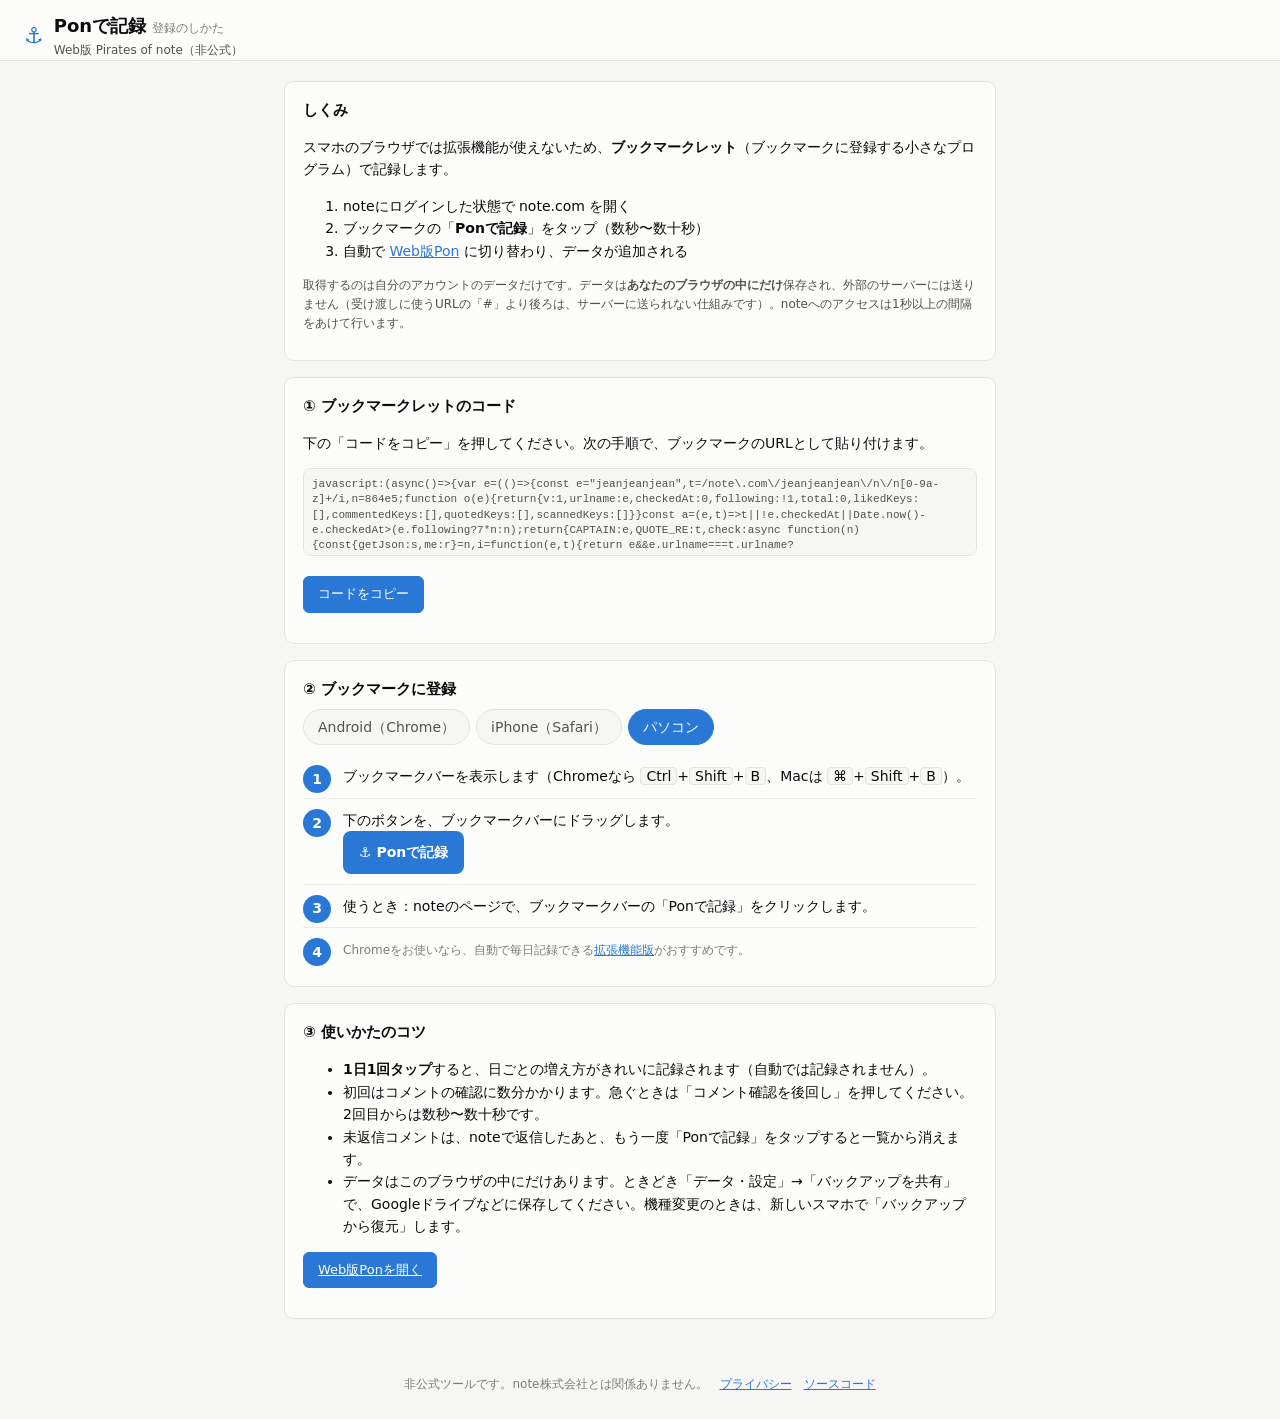
==== docs/install.html @ 09424269 "v0.5.0" ====
<!doctype html>
<html lang="ja">
<head>
<meta charset="utf-8">
<meta name="viewport" content="width=device-width,initial-scale=1">
<title>Ponで記録 — 登録のしかた</title>
<link rel="icon" href="icons/icon-192.png">
<link rel="apple-touch-icon" href="icons/apple-touch-icon.png">
<link rel="stylesheet" href="app/dashboard.css">
<style>
  main { max-width: 760px; }
  .steps { counter-reset: s; list-style: none; padding: 0; margin: 0; }
  .steps > li { counter-increment: s; position: relative; padding: 10px 0 10px 40px; border-top: 1px solid var(--grid); }
  .steps > li:first-child { border-top: 0; }
  .steps > li::before { content: counter(s); position: absolute; left: 0; top: 10px; width: 28px; height: 28px; border-radius: 50%; background: var(--accent); color: #fff; font-weight: 700; display: flex; align-items: center; justify-content: center; }
  .code { width: 100%; height: 88px; font: 11px/1.4 ui-monospace, monospace; border: 1px solid var(--line); border-radius: 8px; padding: 8px; background: var(--bg); color: var(--text-2); resize: none; }
  .drag { display: inline-block; padding: 10px 16px; border-radius: 8px; background: var(--accent); color: #fff; font-weight: 700; text-decoration: none; cursor: grab; }
  .tabs2 { display: flex; gap: 6px; flex-wrap: wrap; margin-bottom: 10px; }
  .tabs2 button { border: 1px solid var(--line); background: var(--bg); color: var(--text-2); border-radius: 999px; padding: 6px 14px; font: inherit; cursor: pointer; }
  .tabs2 button[aria-pressed="true"] { background: var(--accent); border-color: var(--accent); color: #fff; }
  .shot { display: block; max-width: 100%; border: 1px solid var(--line); border-radius: 10px; margin-top: 8px; }
  kbd { font: inherit; background: var(--bg); border: 1px solid var(--line); border-radius: 4px; padding: 0 5px; }
</style>
</head>
<body>
<header class="top">
  <div class="brand"><span class="logo" aria-hidden="true">⚓</span><div><h1>Ponで記録 <span class="meta">登録のしかた</span></h1><p class="sub">Web版 Pirates of note（非公式）</p></div></div>
</header>
<main>
  <div class="card">
    <h2>しくみ</h2>
    <p>スマホのブラウザでは拡張機能が使えないため、<b>ブックマークレット</b>（ブックマークに登録する小さなプログラム）で記録します。</p>
    <ol>
      <li>noteにログインした状態で note.com を開く</li>
      <li>ブックマークの「<b>Ponで記録</b>」をタップ（数秒〜数十秒）</li>
      <li>自動で <a href="./">Web版Pon</a> に切り替わり、データが追加される</li>
    </ol>
    <p class="hint">取得するのは自分のアカウントのデータだけです。データは<b>あなたのブラウザの中にだけ</b>保存され、外部のサーバーには送りません（受け渡しに使うURLの「#」より後ろは、サーバーに送られない仕組みです）。noteへのアクセスは1秒以上の間隔をあけて行います。</p>
  </div>

  <div class="card">
    <h2>① ブックマークレットのコード</h2>
    <p>下の「コードをコピー」を押してください。次の手順で、ブックマークのURLとして貼り付けます。</p>
    <textarea class="code" id="code" readonly></textarea>
    <p class="btn-row"><button class="btn primary" id="copy">コードをコピー</button> <span class="meta" id="copied"></span></p>
  </div>

  <div class="card">
    <h2>② ブックマークに登録</h2>
    <div class="tabs2" role="group" aria-label="端末">
      <button data-os="android" aria-pressed="true">Android（Chrome）</button>
      <button data-os="iphone" aria-pressed="false">iPhone（Safari）</button>
      <button data-os="pc" aria-pressed="false">パソコン</button>
    </div>

    <ol class="steps" data-panel="android">
      <li>このページを開いたまま、Chromeの右上の <kbd>⋮</kbd> → <b>☆</b>（ブックマークに追加）をタップします。</li>
      <li>画面下に出る「<b>編集</b>」をタップします（見逃したら <kbd>⋮</kbd> → ブックマーク → 追加したブックマークの <kbd>⋮</kbd> → 編集）。</li>
      <li><b>名前</b>を「<b>Ponで記録</b>」に変えます。</li>
      <li><b>URL</b>の欄を長押しして全部消し、①でコピーしたコードを貼り付けて保存します。</li>
      <li>使うとき：noteのページで、<b>アドレスバーに「Ponで記録」と入力</b>し、候補に出る<b>☆マークの「Ponで記録」</b>をタップします。<br><span class="meta">※候補の一番上に出る検索ではなく、☆のついたブックマークを選んでください。</span></li>
      <!-- 画像を追加する場合： <img class="shot" src="img/android-1.png" alt="…"> -->
    </ol>

    <ol class="steps" data-panel="iphone" hidden>
      <li>このページを開いたまま、Safariの下にある <b>共有ボタン</b>（□に↑）をタップし、「<b>ブックマークを追加</b>」を選んで保存します。</li>
      <li>下の <b>本のアイコン</b>（ブックマーク）をタップし、右下の「<b>編集</b>」を押して、いま追加したブックマークをタップします。</li>
      <li><b>名前</b>を「<b>Ponで記録</b>」に変えます。</li>
      <li><b>アドレス</b>の欄の <kbd>ⓧ</kbd> を押して消し、①でコピーしたコードを貼り付けて「完了」を押します。</li>
      <li>使うとき：noteのページで、本のアイコン → 「<b>Ponで記録</b>」をタップします。</li>
      <li><b>このWeb版Ponを「ホーム画面に追加」してください</b>（共有ボタン → ホーム画面に追加）。iPhoneのSafariは、7日間開かないサイトのデータを消すことがありますが、ホーム画面に追加すると対象外になります。</li>
    </ol>

    <ol class="steps" data-panel="pc" hidden>
      <li>ブックマークバーを表示します（Chromeなら <kbd>Ctrl</kbd>+<kbd>Shift</kbd>+<kbd>B</kbd>、Macは <kbd>⌘</kbd>+<kbd>Shift</kbd>+<kbd>B</kbd>）。</li>
      <li>下のボタンを、ブックマークバーにドラッグします。<br><a class="drag" id="drag" href="#">⚓ Ponで記録</a></li>
      <li>使うとき：noteのページで、ブックマークバーの「Ponで記録」をクリックします。</li>
      <li><span class="meta">Chromeをお使いなら、自動で毎日記録できる<a href="https://github.com/jeanjeanjean-sama/pirates-of-note/releases">拡張機能版</a>がおすすめです。</span></li>
    </ol>
  </div>

  <div class="card">
    <h2>③ 使いかたのコツ</h2>
    <ul>
      <li><b>1日1回タップ</b>すると、日ごとの増え方がきれいに記録されます（自動では記録されません）。</li>
      <li>初回はコメントの確認に数分かかります。急ぐときは「コメント確認を後回し」を押してください。2回目からは数秒〜数十秒です。</li>
      <li>未返信コメントは、noteで返信したあと、もう一度「Ponで記録」をタップすると一覧から消えます。</li>
      <li>データはこのブラウザの中にだけあります。ときどき「データ・設定」→「バックアップを共有」で、Googleドライブなどに保存してください。機種変更のときは、新しいスマホで「バックアップから復元」します。</li>
    </ul>
    <p><a class="btn primary" href="./">Web版Ponを開く</a></p>
  </div>
</main>
<footer class="foot">非公式ツールです。note株式会社とは関係ありません。　<a href="privacy.html">プライバシー</a>　<a href="https://github.com/jeanjeanjean-sama/pirates-of-note">ソースコード</a></footer>
<script>
  const CODE = "javascript:(async()=>{var e=(()=>{const e=\"jeanjeanjean\",t=/note\\.com\\/jeanjeanjean\\/n\\/n[0-9a-z]+/i,n=864e5;function o(e){return{v:1,urlname:e,checkedAt:0,following:!1,total:0,likedKeys:[],commentedKeys:[],quotedKeys:[],scannedKeys:[]}}const a=(e,t)=>t||!e.checkedAt||Date.now()-e.checkedAt>(e.following?7*n:n);return{CAPTAIN:e,QUOTE_RE:t,check:async function(n){const{getJson:s,me:r}=n,i=function(e,t){return e&&e.urlname===t.urlname?{...o(t.urlname),...e}:o(t.urlname)}(n.prev,r),c=e=>{try{n.onProgress&&n.onProgress(e)}catch(e){}};if(r.urlname===e)return{...i,captain:!0,following:!0,checkedAt:Date.now()};if(a(i,n.force)){c(\"ジァン=サマーとの縁を確認中…\");const t=await s(`/api/v2/creators/${e}`);if(i.following=!!(t&&t.data&&t.data.isFollowing),i.following){const t=[];for(let n=1;n<=30;n++){const o=await s(`/api/v2/creators/${e}/contents?kind=note&page=${n}`),a=o&&o.data||{};for(const e of a.contents||[])e&&e.key&&t.push({key:e.key,liked:!!e.isLiked,comments:e.commentCount||0});if(a.isLastPage||!(a.contents||[]).length)break}i.total=t.length,i.likedKeys=t.filter(e=>e.liked).map(e=>e.key);const n=new Set(i.commentedKeys.filter(e=>t.some(t=>t.key===e))),o=t.filter(e=>e.comments>0&&!n.has(e.key)).slice(0,60);for(let e=0;e<o.length;e++){c(`ジァン=サマーの記事のコメントを確認中… ${e+1} / ${o.length}`);try{let t=1;for(;t&&t<=3;){const a=await s(`/api/v3/notes/${o[e].key}/note_comments?page=${t}`);if((a.data||[]).some(e=>e&&e.user&&e.user.urlname===r.urlname)){n.add(o[e].key);break}t=a.next_page||null}}catch(e){}}i.commentedKeys=[...n]}i.checkedAt=Date.now()}if(i.following&&Array.isArray(n.ownKeys)){const e=new Set([...i.scannedKeys,...n.skipKeys||[]]),o=n.ownKeys.filter(t=>t&&!e.has(t)).slice(0,n.maxScan||15),a=new Set(i.quotedKeys);for(let e=0;e<o.length;e++){c(`自分の記事の引用を確認中… ${e+1} / ${o.length}`);try{const r=await s(`/api/v3/notes/${o[e]}`),c=r&&r.data||{};t.test(c.body||\"\")&&a.add(o[e]),i.scannedKeys.push(o[e]),n.onBody&&await n.onBody(o[e],c)}catch(t){/404/.test(String(t&&t.message))&&i.scannedKeys.push(o[e])}}i.quotedKeys=[...a],i.scannedKeys=i.scannedKeys.slice(-3e3)}return i},isDue:a}})();const t=\"pon.web.v1\",n=e=>new Promise(t=>setTimeout(t,e)),o=e=>(String(e).match(/\\/n\\/(n[0-9a-z]+)/i)||[])[1]||\"\",a=e=>(String(e).match(/note\\.com\\/([^/?#]+)\\/n\\//)||String(e).match(/^\\/([^/?#]+)\\/n\\//)||[])[1]||\"\",s=\"pon-web-collector\";let r=0;async function i(e){const t=r+1e3-Date.now();t>0&&await n(t);try{return await e()}finally{r=Date.now()}}async function c(e){for(let t=1;t<=3;t++){const o=await i(()=>fetch(e,{credentials:\"include\",headers:{Accept:\"application/json\"}}));if(o.ok)return o.json();if([401,403,404].includes(o.status)||3===t)throw new Error(`HTTP ${o.status}`);await n(2e3*t)}}const l=()=>{const e=document.cookie.match(/(?:^|;\\s*)note_gql_auth_token=([^;]+)/);return e?decodeURIComponent(e[1]):null};async function d(e,t){const o=l();if(!o)throw new Error(\"NOT_LOGGED_IN\");let a=\"\";for(let s=1;s<=4;s++){const r=await i(()=>fetch(\"https://graphql.note.com/graphql\",{method:\"POST\",headers:{\"content-type\":\"application/json\",accept:\"application/json\",authorization:`Bearer ${o}`},body:JSON.stringify({query:e,variables:t})})),c=await r.json().catch(()=>null);if(r.ok&&c&&c.data)return c.data;if(401===r.status||403===r.status)throw new Error(\"NOT_LOGGED_IN\");a=`HTTP ${r.status}`,s<4&&await n(2e3*2**(s-1))}throw new Error(`数値の取得に失敗しました（${a}）`)}function u(e){if(!e)return\"\";if(\"string\"==typeof e)return e;if(\"text\"===e.type)return e.value||\"\";const t=(e.children||[]).map(u).join(\"\");return\"p\"===e.tag_name||\"br\"===e.tag_name?t+\"\\n\":t}const m=e=>u(e.comment).replace(/\\s+/g,\" \").trim().slice(0,120);async function p(e){const t=[];for(let n=1;n&&n<=10;){const o=await c(`/api/v3/notes/${e}/note_comments?page=${n}`);t.push(...o.data||[]),n=o.next_page||null}return t}function f(e,t,n){return{noteKey:e.key,title:e.title,url:e.url,checkedCommentCount:e.comment,checkedAt:Date.now(),pending:t.filter(e=>e.user&&e.user.urlname!==n.urlname&&!1===e.is_creator_replied&&!e.is_blocked).map(e=>({commentKey:e.key,by:e.user.nickname||e.user.urlname,byUrlname:e.user.urlname,createdAt:e.created_at,likeCount:e.like_count||0,creatorLiked:!!e.is_creator_liked,excerpt:m(e)}))}}await async function(){const r=function(){const e=document.getElementById(s);e&&e.remove();const t=document.createElement(\"div\");t.id=s,t.style.cssText=\"position:fixed;left:12px;right:12px;bottom:12px;z-index:2147483647;max-width:420px;margin:0 auto;background:#1e56a0;color:#fff;font:14px/1.6 system-ui,sans-serif;padding:14px 16px;border-radius:12px;box-shadow:0 6px 24px rgba(0,0,0,.35);\",t.innerHTML='<div style=\"font-weight:700;margin-bottom:4px\">⚓ Ponで記録</div><div data-t style=\"white-space:pre-wrap\"></div><div data-b style=\"display:flex;gap:8px;justify-content:flex-end;margin-top:10px\"></div>',document.body.appendChild(t);const n=t.querySelector(\"[data-t]\"),o=t.querySelector(\"[data-b]\");return{set:e=>{n.textContent=e},buttons:e=>{o.innerHTML=\"\",e.forEach(([e,t])=>((e,t)=>{const n=document.createElement(\"button\");return n.textContent=e,n.style.cssText=\"border:0;border-radius:8px;padding:8px 12px;font:inherit;background:#fff;color:#1e56a0;cursor:pointer\",n.onclick=t,o.appendChild(n),n})(e,t))},close:()=>t.remove(),state:{skipComments:!1,cancelled:!1}}}();if(\"note.com\"!==location.hostname)return r.set(\"note.com のページで実行してください。\"),void r.buttons([[\"閉じる\",r.close]]);r.buttons([[\"中止\",()=>{r.state.cancelled=!0,r.close()}]]);try{r.set(\"noteの準備を待っています…\");for(let e=0;e<20&&!l();e++)await n(1e3);if(!l())throw new Error(\"noteにログインしてから実行してください（ログイン済みなら、noteのトップページを開き直してからもう一度）。\");let s={};try{s=JSON.parse(localStorage.getItem(t)||\"{}\")}catch(e){s={}}s.checked=s.checked||{},r.set(\"自分の情報を確認中…\");const i=(await c(\"/api/v2/current_user\")).data;if(!i||!i.urlname)throw new Error(\"noteにログインしてから実行してください。\");const u={urlname:i.urlname,nickname:i.nickname||i.urlname,followerCount:i.follower_count??null};s.urlname&&s.urlname!==u.urlname&&(s={checked:{}}),s.urlname=u.urlname,r.set(\"記事の数値を取得中…\");const m=await async function(e){const t=new Date(Date.now()+324e5).toISOString().slice(0,10),n=[];let a=null,s=null;for(let e=0;e<50;e++){const e={unit:\"ALL\",date:`${t}T00:00:00.000Z`,order:\"PUBLISHED_DATE_DESC\",first:100};a&&(e.after=a);const r=await d(\"query PonWebList($unit: DashboardPeriodUnit!, $date: Datetime!, $order: DashboardNoteListOrder, $first: Int!, $after: String) {\\n  dashboardNoteListConnection(unit: $unit, date: $date, order: $order, first: $first, after: $after) {\\n    pageInfo { hasNextPage endCursor }\\n    edges { node { note { title status publishedAt link { absoluteUrl } } metrics { pageViewCount impressionCount likeCount commentCount salesAmount } } }\\n  }\\n  dashboardStatLastUpdatedTimes { id noteStatLastUpdatedAt }\\n}\",e),i=r.dashboardNoteListConnection;s=s||r.dashboardStatLastUpdatedTimes&&r.dashboardStatLastUpdatedTimes.noteStatLastUpdatedAt||null;for(const e of i.edges||[]){const t=e.node||{},a=t.note||{},s=t.metrics||{},r=a.link&&a.link.absoluteUrl||\"\";n.push({key:o(r),title:a.title||\"\",url:r,status:a.status||\"\",publishedAt:a.publishedAt||\"\",imp:s.impressionCount||0,pv:s.pageViewCount||0,like:s.likeCount||0,comment:s.commentCount||0,sales:s.salesAmount||0})}if(!i.pageInfo||!i.pageInfo.hasNextPage)break;a=i.pageInfo.endCursor}const r=e=>n.reduce((t,n)=>t+n[e],0);return{date:t,capturedAt:(new Date).toISOString(),statUpdatedAt:s,followerCount:e.followerCount??null,totals:{imp:r(\"imp\"),pv:r(\"pv\"),like:r(\"like\"),comment:r(\"comment\"),sales:r(\"sales\"),articles:n.length},items:n}}(u);if(r.state.cancelled)return;const y=new Set(s.pendingKeys||[]),h=m.items.filter(e=>e.key&&e.comment>0&&(s.checked[e.key]!==e.comment||y.has(e.key))),g=[];r.buttons([[\"コメント確認を後回し\",()=>{r.state.skipComments=!0}],[\"中止\",()=>{r.state.cancelled=!0,r.close()}]]);for(let e=0;e<h.length;e++){if(r.state.cancelled)return;if(r.state.skipComments)break;r.set(`コメントを確認中… ${e+1} / ${h.length}記事\\n（初回は時間がかかります。2回目からは数秒です）`);try{const t=f(h[e],await p(h[e].key),u);g.push(t),s.checked[t.noteKey]=t.checkedCommentCount}catch(e){}}const k=new Set([...y].filter(e=>!g.some(t=>t.noteKey===e)));g.filter(e=>e.pending.length).forEach(e=>k.add(e.noteKey)),s.pendingKeys=[...k],r.buttons([[\"中止\",()=>{r.state.cancelled=!0,r.close()}]]),r.set(\"通知を確認中…\");const w=await async function(e,t){const n=2!==t.noticeScanVersion?\"\":t.lastNoticeSeenAt||\"\";let s=t.lastNoticeSeenAt||\"\";const r=new Map,i=[];for(let t=1;t<=25;t++){const l=await c(`/api/v3/notices?page=${t}`);let d=!1;for(const t of l.data||[]){if(t.noticed_at&&t.noticed_at>s&&(s=t.noticed_at),n&&t.noticed_at&&t.noticed_at<=n){d=!0;continue}if(\"note_comment_reply\"!==t.kind&&\"note_comment_like\"!==t.kind)continue;const c=t.all_area_url||t.featured_area_url||\"\",l=o(c),u=a(c);if(!l||!u)continue;const m=new URL(c,location.origin),p=m.searchParams.get(\"c\"),f=m.origin+m.pathname,y=(t.action_users||[]).map(e=>e.name).filter(Boolean).join(\"、\");if(u===e.urlname){\"note_comment_reply\"===t.kind&&i.push({id:`${l}|${t.noticed_at}|${y}`,noteKey:l,title:t.note_name||\"\",by:y,at:t.noticed_at,url:p?`${f}?c=${encodeURIComponent(p)}`:f});continue}const h=r.get(l)||{id:l,noteKey:l,noteTitle:t.note_name||\"\",noteUrl:f,author:u,source:\"notice\",firstSeenAt:(new Date).toISOString(),activity:[],lastActivityAt:null};h.activity.push({kind:\"note_comment_reply\"===t.kind?\"reply\":\"like\",by:y,at:t.noticed_at,link:p?`${f}?c=${encodeURIComponent(p)}`:f}),(!h.lastActivityAt||t.noticed_at>h.lastActivityAt)&&(h.lastActivityAt=t.noticed_at),r.set(l,h)}if(d||!l.next_page)break}return t.lastNoticeSeenAt=s,t.noticeScanVersion=2,{myComments:[...r.values()],threadReplies:i}}(u,s);if(r.state.cancelled)return;let b=s.perk||null;try{b=await e.check({getJson:c,me:u,prev:s.perk,force:!(s.perk&&s.perk.following),ownKeys:m.items.map(e=>e.key),onProgress:e=>r.set(e)}),s.perk=b}catch(e){}if(r.state.cancelled)return;r.set(\"Ponに渡しています…\");const _={app:\"pon-web\",v:1,me:u,snapshot:m,unreplied:g,myComments:w.myComments,threadReplies:w.threadReplies,perk:b?{...b,scannedKeys:void 0}:null,logs:r.state.skipComments?[{level:\"info\",message:\"コメント確認の残りは次回に後回しにしました\"}]:[]},S=await async function(e){const t=new Blob([JSON.stringify(e)]).stream().pipeThrough(new CompressionStream(\"gzip\")),n=new Uint8Array(await new Response(t).arrayBuffer());let o=\"\";for(let e=0;e<n.length;e+=32768)o+=String.fromCharCode.apply(null,n.subarray(e,e+32768));return btoa(o).replace(/\\+/g,\"-\").replace(/\\//g,\"_\").replace(/=+$/,\"\")}(_);localStorage.setItem(t,JSON.stringify(s)),location.href=`https://jeanjeanjean-sama.github.io/pirates-of-note/#pon=${S}`}catch(e){r.set(`❌ ${e.message}`),r.buttons([[\"閉じる\",r.close]])}}()})();";
  document.getElementById('code').value = CODE;
  document.getElementById('drag').href = CODE;
  document.getElementById('drag').addEventListener('click', (e) => { e.preventDefault(); alert('このボタンはクリックせず、ブックマークバーにドラッグしてください。'); });
  document.getElementById('copy').addEventListener('click', async () => {
    const out = document.getElementById('copied');
    try { await navigator.clipboard.writeText(CODE); out.textContent = 'コピーしました'; }
    catch (_) { const t = document.getElementById('code'); t.focus(); t.select(); document.execCommand('copy'); out.textContent = 'コピーしました（うまくいかない場合は枠の中を長押しして全選択→コピー）'; }
  });
  const osOf = () => /iPhone|iPad|iPod/.test(navigator.userAgent) ? 'iphone' : /Android/.test(navigator.userAgent) ? 'android' : 'pc';
  function show(os) {
    document.querySelectorAll('[data-os]').forEach((b) => b.setAttribute('aria-pressed', String(b.dataset.os === os)));
    document.querySelectorAll('[data-panel]').forEach((p) => { p.hidden = p.dataset.panel !== os; });
  }
  document.querySelectorAll('[data-os]').forEach((b) => b.addEventListener('click', () => show(b.dataset.os)));
  show(osOf());
</script>
</body>
</html>
---- docs/app/dashboard.css ----
[hidden] { display: none !important; }
.foot .ver { font-variant-numeric: tabular-nums; }
:root {
  color-scheme: light;
  --bg: #f6f6f4;
  --surface: #fcfcfb;
  --line: #e4e3df;
  --grid: #ecebe7;
  --text: #0b0b0b;
  --text-2: #52514e;
  --muted: #7d7c77;
  --accent: #2a78d6;
  --series-1: #2a78d6;
  --good: #1a7f37;
  --bad: #c62a2a;
  --danger: #c62a2a;
  --pill: #e34948;
  --radius: 10px;
}
@media (prefers-color-scheme: dark) {
  :root {
    color-scheme: dark;
    --bg: #121211;
    --surface: #1a1a19;
    --line: #2e2e2c;
    --grid: #262624;
    --text: #ffffff;
    --text-2: #c3c2b7;
    --muted: #8f8e87;
    --accent: #3987e5;
    --series-1: #3987e5;
    --good: #4cc26b;
    --bad: #ff7b72;
    --danger: #ff7b72;
    --pill: #e66767;
  }
}
* { box-sizing: border-box; }
body { margin: 0; background: var(--bg); color: var(--text); font: 14px/1.6 system-ui, -apple-system, "Hiragino Sans", "Noto Sans JP", "Yu Gothic UI", sans-serif; }
h1 { font-size: 18px; margin: 0; }
h2 { font-size: 15px; margin: 0 0 8px; }
a { color: var(--accent); }
.top { position: sticky; top: 0; z-index: 5; background: var(--surface); border-bottom: 1px solid var(--line); padding: 12px 24px 0; }
.brand { display: flex; gap: 10px; align-items: center; }
.logo { font-size: 22px; color: var(--accent); }
.sub { margin: 0; color: var(--text-2); font-size: 12px; }
.tabs { display: flex; gap: 4px; margin-top: 10px; overflow-x: auto; }
.tabs button { border: 0; background: none; color: var(--text-2); padding: 8px 14px; font-size: 14px; border-bottom: 2px solid transparent; cursor: pointer; white-space: nowrap; }
.tabs button[aria-selected="true"] { color: var(--text); border-bottom-color: var(--accent); font-weight: 600; }
.pill { display: inline-block; min-width: 18px; padding: 0 6px; border-radius: 9px; background: var(--pill); color: #fff; font-size: 11px; line-height: 18px; text-align: center; }
main { max-width: 1120px; margin: 0 auto; padding: 20px 24px 40px; }
.card { background: var(--surface); border: 1px solid var(--line); border-radius: var(--radius); padding: 16px 18px; margin-bottom: 16px; }
.card-head { display: flex; justify-content: space-between; align-items: center; gap: 12px; flex-wrap: wrap; margin-bottom: 8px; }
.card-head h2 { margin: 0; }
.empty { text-align: center; padding: 32px; }
.meta { color: var(--muted); font-size: 12px; font-weight: normal; }
.hint { color: var(--text-2); font-size: 12px; margin: 4px 0 10px; }
.kpis { display: grid; grid-template-columns: repeat(auto-fit, minmax(160px, 1fr)); gap: 12px; margin-bottom: 6px; }
.kpi { background: var(--surface); border: 1px solid var(--line); border-radius: var(--radius); padding: 12px 14px; }
.kpi .label { color: var(--text-2); font-size: 12px; }
.kpi .value { font-size: 24px; font-weight: 600; font-variant-numeric: tabular-nums; }
.kpi .delta { font-size: 12px; color: var(--text-2); font-variant-numeric: tabular-nums; }
.delta.up { color: var(--good); }
.delta.down { color: var(--bad); }
.controls { display: flex; gap: 12px; align-items: center; flex-wrap: wrap; font-size: 12px; color: var(--text-2); }
select, input[type="search"] { font: inherit; padding: 5px 8px; border: 1px solid var(--line); border-radius: 6px; background: var(--bg); color: var(--text); }
.seg { display: inline-flex; border: 1px solid var(--line); border-radius: 6px; overflow: hidden; }
.seg button { border: 0; background: none; color: var(--text-2); padding: 5px 10px; font-size: 12px; cursor: pointer; }
.seg button[aria-pressed="true"] { background: var(--accent); color: #fff; }
.chart { width: 100%; min-height: 260px; position: relative; }
.chart svg { display: block; width: 100%; height: 280px; overflow: visible; }
.chart .axis text { fill: var(--muted); font-size: 11px; }
.chart .gridline { stroke: var(--grid); stroke-width: 1; }
.chart .baseline { stroke: var(--line); stroke-width: 1; }
.chart .series { fill: none; stroke: var(--series-1); stroke-width: 2; stroke-linejoin: round; stroke-linecap: round; }
.chart .dot { fill: var(--series-1); stroke: var(--surface); stroke-width: 2; }
.chart .dot.multi { fill: var(--surface); stroke: var(--series-1); stroke-width: 2; }
.chart .cross { stroke: var(--muted); stroke-width: 1; stroke-dasharray: 3 3; }
.chart .hit { fill: transparent; cursor: crosshair; }
.chart .nodata { display: flex; align-items: center; justify-content: center; height: 260px; color: var(--muted); text-align: center; padding: 0 16px; }
.tooltip { position: fixed; z-index: 20; pointer-events: none; background: var(--surface); color: var(--text); border: 1px solid var(--line); border-radius: 8px; padding: 8px 10px; font-size: 12px; box-shadow: 0 4px 16px rgba(0,0,0,.12); max-width: 260px; }
.tooltip .t-value { font-size: 15px; font-weight: 600; font-variant-numeric: tabular-nums; }
.rank { margin: 0; padding-left: 1.6em; }
.rank li { padding: 4px 0; border-bottom: 1px solid var(--grid); }
.rank li:last-child { border-bottom: 0; }
.rank .num { float: right; font-variant-numeric: tabular-nums; color: var(--text-2); }
.table-wrap { overflow-x: auto; }
table.grid { width: 100%; border-collapse: collapse; font-size: 13px; }
.grid th, .grid td { padding: 6px 8px; border-bottom: 1px solid var(--grid); text-align: right; white-space: nowrap; font-variant-numeric: tabular-nums; }
.grid th { position: sticky; top: 0; background: var(--surface); color: var(--text-2); font-weight: 600; cursor: pointer; user-select: none; }
.grid th[aria-sort="descending"]::after { content: " ▼"; }
.grid th[aria-sort="ascending"]::after { content: " ▲"; }
.grid .l { text-align: left; white-space: normal; min-width: 240px; }
.grid tbody tr:hover { background: var(--bg); }
.up { color: var(--good); }
.down { color: var(--bad); }
.group { border-top: 1px solid var(--grid); padding: 10px 0; }
.group:first-child { border-top: 0; }
.group-title { font-weight: 600; }
.item { display: flex; gap: 10px; align-items: flex-start; padding: 8px 0 0 12px; }
.item .body { flex: 1; min-width: 0; }
.item .who { font-size: 12px; color: var(--text-2); }
.item .text { margin: 2px 0 0; overflow-wrap: anywhere; }
.item.dismissed { opacity: .5; }
.tag { display: inline-block; font-size: 11px; padding: 0 6px; border-radius: 4px; border: 1px solid var(--line); color: var(--text-2); margin-left: 4px; }
.btn { display: inline-block; font: inherit; font-size: 13px; padding: 7px 14px; border-radius: 6px; border: 1px solid var(--line); background: var(--bg); color: var(--text); cursor: pointer; }
.btn.small { padding: 3px 10px; font-size: 12px; }
.btn.primary { background: var(--accent); border-color: var(--accent); color: #fff; }
.btn.danger { color: var(--danger); border-color: var(--danger); background: none; }
.btn:disabled { opacity: .5; cursor: default; }
.btn-row { display: flex; gap: 8px; flex-wrap: wrap; }
.settings { display: grid; gap: 6px; margin-top: 8px; }
.check { display: inline-flex; gap: 6px; align-items: center; font-size: 13px; color: var(--text); }
.logs { list-style: none; margin: 0; padding: 0; max-height: 240px; overflow: auto; font-size: 12px; }
.logs li { padding: 3px 0; border-bottom: 1px solid var(--grid); color: var(--text-2); }
.logs li.error { color: var(--bad); }
.foot { text-align: center; color: var(--muted); font-size: 12px; padding: 0 16px 24px; }
@media (max-width: 640px) {
  .top { padding: 10px 16px 0; }
  main { padding: 16px; }
}

.subhead { font-size: 14px; margin: 18px 0 4px; padding-top: 12px; border-top: 1px solid var(--line); }

/* ---------- 記事カード ---------- */
:root { --c-imp: #2a78d6; --c-pv: #eb6834; --c-like: #1baf7a; --track: #ecebe7; }
@media (prefers-color-scheme: dark) { :root { --c-imp: #3987e5; --c-pv: #d95926; --c-like: #199e70; --track: #2a2a28; } }
.controls.wrap { margin: 4px 0 8px; }
.acard { border-top: 1px solid var(--line); padding: 14px 0; }
.acard:first-of-type { border-top: 0; }
.atitle { font-size: 15px; font-weight: 600; color: var(--text); text-decoration: none; }
.atitle:hover { text-decoration: underline; }
.ameta { font-size: 12px; color: var(--muted); margin: 2px 0 8px; }
.mrow { display: grid; grid-template-columns: 64px 1fr 72px 64px; gap: 10px; align-items: center; margin: 4px 0; font-size: 12px; }
.mlabel { color: var(--text-2); }
.mbar { position: relative; height: 10px; background: var(--track); border-radius: 5px; }
.mbar.none { background: none; }
.mbar .fill { position: absolute; left: 0; top: 0; bottom: 0; border-radius: 5px; }
.fill.c-imp { background: var(--c-imp); } .fill.c-pv { background: var(--c-pv); } .fill.c-like { background: var(--c-like); }
.mbar .med { position: absolute; top: -3px; bottom: -3px; border-left: 1.5px dashed var(--text-2); }
.mval { text-align: right; font-variant-numeric: tabular-nums; font-size: 14px; color: var(--text); }
.mdelta { text-align: right; font-variant-numeric: tabular-nums; color: var(--muted); }
.mdelta.up { color: var(--good); }
.afoot { display: flex; justify-content: space-between; align-items: center; margin-top: 8px; padding-top: 8px; border-top: 1px dashed var(--grid); }
.rate { display: flex; gap: 10px; align-items: baseline; }
.rlabel { font-size: 12px; color: var(--text-2); }
.rvalue { font-size: 20px; font-weight: 600; font-variant-numeric: tabular-nums; }
.rvalue.up { color: var(--good); }
.atrend { margin-top: 8px; }
.mini { width: 100%; max-width: 560px; height: 120px; display: block; }
.mini .mbar-fill { fill: var(--c-pv); }
.mini .axis-t { fill: var(--muted); font-size: 10px; }
.mini .baseline { stroke: var(--line); }
/* ---------- マップ ---------- */
.chart.map svg { height: auto; }
.chart .pt { stroke: var(--surface); stroke-width: 2; cursor: pointer; }
.chart .pt.past { fill: var(--muted); fill-opacity: .55; }
.chart .pt.recent { fill: var(--series-1); }
.chart .pt:hover { stroke: var(--text); }
.chart .guide { stroke: var(--muted); stroke-width: 1; stroke-dasharray: 4 4; opacity: .7; }
.chart .guide-t { fill: var(--muted); font-size: 11px; }
.legend { display: flex; gap: 16px; font-size: 12px; color: var(--text-2); margin: 4px 0 8px; }
.lg { display: inline-flex; gap: 6px; align-items: center; }
.sw { width: 10px; height: 10px; border-radius: 50%; display: inline-block; }
.sw.recent { background: var(--series-1); }
.sw.past { background: var(--muted); opacity: .55; }
@media (max-width: 640px) { .mrow { grid-template-columns: 48px 1fr 56px 48px; gap: 6px; } }
.mini .mbar-fill.like { fill: var(--c-like); }

/* ---------- 拡張機能版 / Web版の出し分け ---------- */
.web-only { display: none !important; }
html.web .web-only { display: revert !important; }
html.web .ext-only { display: none !important; }
html.web .btn.web-only, html.web label.btn.web-only, html.web a.btn.web-only { display: inline-block !important; }
.banner { border-color: #eda100; background: color-mix(in srgb, #eda100 10%, var(--surface)); }
.banner p { margin: 4px 0; }

/* ---------- トースト（Web版の通知） ---------- */
.toast { position: fixed; left: 16px; right: 16px; bottom: 16px; z-index: 30; max-width: 480px; margin: 0 auto; background: var(--text); color: var(--surface); padding: 12px 16px; border-radius: 10px; font-size: 14px; box-shadow: 0 6px 20px rgba(0,0,0,.25); }
.toast.error { background: var(--bad); color: #fff; }

/* ---------- 記録とダウンロードの説明 ---------- */
.flow { display: flex; align-items: stretch; gap: 8px; flex-wrap: wrap; margin: 6px 0 10px; }
.fstep { display: flex; flex-direction: column; justify-content: center; align-items: center; min-width: 110px; padding: 8px 12px; border: 1px solid var(--line); border-radius: 10px; background: var(--bg); font-size: 14px; text-align: center; }
.fstep small { color: var(--muted); font-size: 11px; }
.fstep.store { border-color: var(--accent); }
.fstep.file { border-color: var(--good); color: var(--good); }
.farrow { align-self: center; color: var(--muted); }
.btn.dl { font-weight: 600; }
.btn.primary.dl { background: var(--good); border-color: var(--good); }
details.more summary { cursor: pointer; color: var(--text-2); font-size: 13px; margin-top: 6px; }

/* ---------- 称号・着せ替え ---------- */
input[type="text"] { font: inherit; padding: 6px 10px; border: 1px solid var(--line); border-radius: 6px; background: var(--bg); color: var(--text); width: 100%; max-width: 320px; }
#titleSel { min-width: 240px; max-width: 100%; }
#titleMsg.bad { color: var(--bad); }
.title-chip { display: inline-block; margin-right: 6px; padding: 0 8px; border-radius: 4px; background: var(--accent); color: #fff; font-size: 11px; font-weight: 700; line-height: 18px; letter-spacing: .04em; vertical-align: 1px; }
.crew-grid { display: grid; grid-template-columns: 1fr 240px; gap: 16px; align-items: start; }
.crew-grid > .card { margin-bottom: 0; }
@media (max-width: 640px) { .crew-grid { grid-template-columns: 1fr; } .wanted { max-width: 260px; margin: 0 auto; } }
.crew-grid + .card { margin-top: 16px; }
/* 手配書：どの着せ替えでも羊皮紙 */
.wanted { background: radial-gradient(circle at 30% 20%, #f7ecd0, #e9d6a8 70%, #d9bf86); color: #3a2710; border: 1px solid #b89a60; border-radius: 4px; padding: 14px 16px 12px; text-align: center; box-shadow: 0 2px 10px rgba(60,40,10,.25), inset 0 0 30px rgba(120,80,20,.25); font-family: "Hiragino Mincho ProN", "Yu Mincho", "YuMincho", "Noto Serif JP", serif; }
.w-head { font: 700 34px/1 Georgia, "Times New Roman", serif; letter-spacing: .12em; }
.w-photo { margin: 10px auto; width: 120px; height: 120px; display: flex; align-items: center; justify-content: center; font-size: 56px; background: #efe0bb; border: 2px solid #5b4020; }
.w-title { font-size: 13px; font-weight: 700; color: #7a1f14; min-height: 1.4em; }
.w-name { font-size: 20px; font-weight: 700; margin: 2px 0 6px; overflow-wrap: anywhere; }
.w-bounty { font: 700 20px/1.2 Georgia, serif; font-variant-numeric: tabular-nums; border-top: 1px solid #8a6a3a; border-bottom: 1px solid #8a6a3a; padding: 4px 0; }
.w-bounty span { font: 700 12px/1 "Hiragino Mincho ProN", "Yu Mincho", serif; margin-right: 4px; }
.w-foot { font: italic 11px/1 Georgia, serif; margin-top: 8px; opacity: .7; }
/* 着せ替えの選択肢 */
.themes { display: grid; grid-template-columns: repeat(auto-fill, minmax(170px, 1fr)); gap: 12px; }
.theme-opt { display: flex; flex-direction: column; gap: 4px; text-align: left; font: inherit; color: var(--text); background: var(--bg); border: 2px solid var(--line); border-radius: 10px; padding: 8px; cursor: pointer; }
.theme-opt[aria-pressed="true"] { border-color: var(--accent); box-shadow: 0 0 0 2px color-mix(in srgb, var(--accent) 25%, transparent); }
.theme-opt:disabled { cursor: default; opacity: .55; }
.tp { display: block; height: 72px; border-radius: 6px; overflow: hidden; position: relative; border: 1px solid rgba(0,0,0,.12); }
.tp-head { display: block; height: 16px; }
.tp-card { position: absolute; left: 10px; right: 10px; top: 24px; bottom: 8px; border: 1px solid; border-radius: 4px; padding: 6px; display: flex; flex-direction: column; gap: 5px; }
.tp-card i { display: block; height: 6px; border-radius: 3px; width: 60%; }
.tp-card i + i { width: 85%; }
.tp-name { font-weight: 700; font-size: 13px; }
.tp-desc { font-size: 11px; color: var(--muted); }
/* 特別な称号 */
.unlocks { list-style: none; margin: 0; padding: 0; }
.unlocks li { display: grid; grid-template-columns: 28px 1fr 110px; gap: 10px; align-items: center; padding: 8px 0; border-top: 1px solid var(--grid); }
.unlocks li:first-child { border-top: 0; }
.unlocks li:not(.ok):not(.king) .u-body b { color: var(--text-2); }
.u-mark { font-size: 18px; text-align: center; }
.u-body { display: flex; flex-direction: column; }
.u-prog { font-size: 12px; color: var(--text-2); text-align: right; font-variant-numeric: tabular-nums; }
.u-bar { display: block; height: 6px; background: var(--track); border-radius: 3px; margin-top: 3px; overflow: hidden; }
.u-bar span { display: block; height: 100%; background: var(--accent); }
.unlocks li.king .u-bar { display: none; }
.perk-status h2 { font-size: 16px; }

/* ---------- 着せ替え：共通の飾り ---------- */
html[data-theme] h1, html[data-theme] h2, html[data-theme] .tabs button, html[data-theme] .kpi .label { font-family: "Hiragino Mincho ProN", "Yu Mincho", "YuMincho", "Noto Serif JP", serif; }
html[data-theme] .top { border-bottom: 0; }
html[data-theme] .top .sub, html[data-theme] .top .meta { color: var(--head-sub); }
html[data-theme] .top h1 { color: var(--head-text); }
html[data-theme] .tabs button { color: var(--head-sub); }
html[data-theme] .tabs button[aria-selected="true"] { color: var(--head-text); border-bottom-color: var(--head-accent); }
html[data-theme] .top .title-chip { background: var(--head-accent); color: var(--head-chip-text); }
html[data-theme] .logo { color: var(--head-accent); }

/* 海賊船：羊皮紙と木の甲板 */
html[data-theme="pirate"] {
  --bg: #efe2c4; --surface: #f8efd9; --line: #cdb68a; --grid: #e3d3ae; --track: #e3d3ae;
  --text: #2b1d0e; --text-2: #5a4326; --muted: #8a7150;
  --accent: #8e2a1c; --series-1: #8e2a1c; --good: #2f6b2a; --bad: #a3261b; --danger: #a3261b; --pill: #a3261b;
  --head-bg: repeating-linear-gradient(180deg, #5b3a1e 0 22px, #4f321a 22px 23px), #4a2f17;
  --head-text: #f4e4bc; --head-sub: #d6bf8e; --head-accent: #d9a441; --head-chip-text: #2b1d0e;
}
html[data-theme="pirate"] body { background: radial-gradient(ellipse at top, #f5ead0, transparent 60%), radial-gradient(ellipse at bottom right, #e6d2a6, transparent 55%), var(--bg); min-height: 100vh; }
html[data-theme="pirate"] .top { background: var(--head-bg); box-shadow: 0 3px 0 #2e1c0c, 0 6px 14px rgba(40,20,5,.3); }
html[data-theme="pirate"] .card, html[data-theme="pirate"] .kpi { box-shadow: inset 0 0 0 3px var(--surface), inset 0 0 0 4px var(--line), 0 1px 3px rgba(60,40,10,.12); border-radius: 6px; }
@media (prefers-color-scheme: dark) {
  html[data-theme="pirate"] {
    color-scheme: dark;
    --bg: #17110a; --surface: #221910; --line: #4a3822; --grid: #33271a; --track: #33271a;
    --text: #f1e3c2; --text-2: #cdb68a; --muted: #9a8462;
    --accent: #d9a441; --series-1: #d9a441; --good: #7fbf6a; --bad: #e0705c; --danger: #e0705c; --pill: #c0392b;
    --head-bg: repeating-linear-gradient(180deg, #2b1c0e 0 22px, #24170b 22px 23px), #22160a;
  }
  html[data-theme="pirate"] body { background: radial-gradient(ellipse at top, #2a1d10, transparent 60%), var(--bg); }
  html[data-theme="pirate"] .btn.primary { color: #1a1108; }
}

/* 海軍本部：白い制服と紺の旗 */
html[data-theme="navy"] {
  --bg: #eef2f7; --surface: #ffffff; --line: #c9d4e3; --grid: #e2e8f1; --track: #e2e8f1;
  --text: #0d1b2e; --text-2: #3b4d66; --muted: #6b7c93;
  --accent: #1b3a6b; --series-1: #1b3a6b; --good: #1a7f37; --bad: #b3261e; --danger: #b3261e; --pill: #b3261e;
  --head-bg: #13294b; --head-text: #ffffff; --head-sub: #b9c7de; --head-accent: #ffffff; --head-chip-text: #13294b;
}
html[data-theme="navy"] .top { background: var(--head-bg); border-bottom: 4px solid transparent; border-image: repeating-linear-gradient(90deg, #ffffff 0 14px, #13294b 14px 28px) 4; }
html[data-theme="navy"] .card, html[data-theme="navy"] .kpi { border-top: 3px solid var(--accent); border-radius: 4px; }
@media (prefers-color-scheme: dark) {
  html[data-theme="navy"] {
    color-scheme: dark;
    --bg: #0b1320; --surface: #111c2e; --line: #22324a; --grid: #1a2940; --track: #1a2940;
    --text: #eef3fb; --text-2: #b3c1d8; --muted: #7f90aa;
    --accent: #7fa7e6; --series-1: #7fa7e6; --good: #4cc26b; --bad: #ff7b72; --danger: #ff7b72; --pill: #d9453b;
    --head-bg: #0a1a33;
  }
  html[data-theme="navy"] .btn.primary { color: #0b1320; }
}

/* 黄金の宝島 */
html[data-theme="treasure"] {
  --bg: #fbf6e6; --surface: #fffdf5; --line: #e6d39a; --grid: #f1e6c3; --track: #f1e6c3;
  --text: #2a2208; --text-2: #5c4c1a; --muted: #8d7b45;
  --accent: #a67c00; --series-1: #a67c00; --good: #2f7d32; --bad: #b3261e; --danger: #b3261e; --pill: #b3261e;
  --head-bg: linear-gradient(135deg, #b8860b, #7a5500 60%, #9c7406); --head-text: #fff8e0; --head-sub: #f3dea0; --head-accent: #ffe082; --head-chip-text: #3a2a00;
}
html[data-theme="treasure"] .top { background: var(--head-bg); box-shadow: 0 2px 0 #5a3f00; }
html[data-theme="treasure"] .card, html[data-theme="treasure"] .kpi { border-color: var(--line); box-shadow: 0 0 0 1px #fff inset, 0 2px 8px rgba(166,124,0,.12); }
@media (prefers-color-scheme: dark) {
  html[data-theme="treasure"] {
    color-scheme: dark;
    --bg: #14110a; --surface: #1d180d; --line: #4a3d17; --grid: #2e2612; --track: #2e2612;
    --text: #fbf1d0; --text-2: #d8c58c; --muted: #a08f5c;
    --accent: #e0b43c; --series-1: #e0b43c; --good: #7fcf84; --bad: #ff7b72; --danger: #ff7b72;
    --head-bg: linear-gradient(135deg, #5a4108, #2c1f02 60%, #4a3505);
  }
  html[data-theme="treasure"] .card, html[data-theme="treasure"] .kpi { box-shadow: 0 2px 8px rgba(0,0,0,.3); }
  html[data-theme="treasure"] .btn.primary { color: #14110a; }
}

/* 海賊王の旗艦（@jeanjeanjean 専用） */
html[data-theme="king"] {
  color-scheme: dark;
  --c-imp: #3987e5; --c-pv: #d95926; --c-like: #199e70;
  --bg: #1a1512; --surface: #241d18; --line: #4a3b2a; --grid: #332a21; --track: #332a21;
  --text: #f3e7c9; --text-2: #d8c49a; --muted: #a08d6a;
  --accent: #c9a227; --series-1: #c9a227; --good: #7fcf84; --bad: #ff6b5e; --danger: #ff6b5e; --pill: #b0171f;
  --head-bg: linear-gradient(180deg, #0d0b0a, #1f0708); --head-text: #f5d77a; --head-sub: #c9ae6a; --head-accent: #c9a227; --head-chip-text: #1a1512;
}
html[data-theme="king"] .top { background: var(--head-bg); border-bottom: 3px solid #8b0f16; box-shadow: 0 3px 0 #c9a227; }
html[data-theme="king"] .card, html[data-theme="king"] .kpi { border-color: #5a4630; box-shadow: inset 0 0 0 1px rgba(201,162,39,.25); }
html[data-theme="king"] .btn.primary { color: #1a1512; }
@media (max-width: 640px) {
  .themes { grid-template-columns: repeat(2, 1fr); gap: 8px; }
  .tp { height: 56px; }
  .tp-desc { display: none; }
  .unlocks li { grid-template-columns: 24px 1fr 64px; gap: 8px; }
}
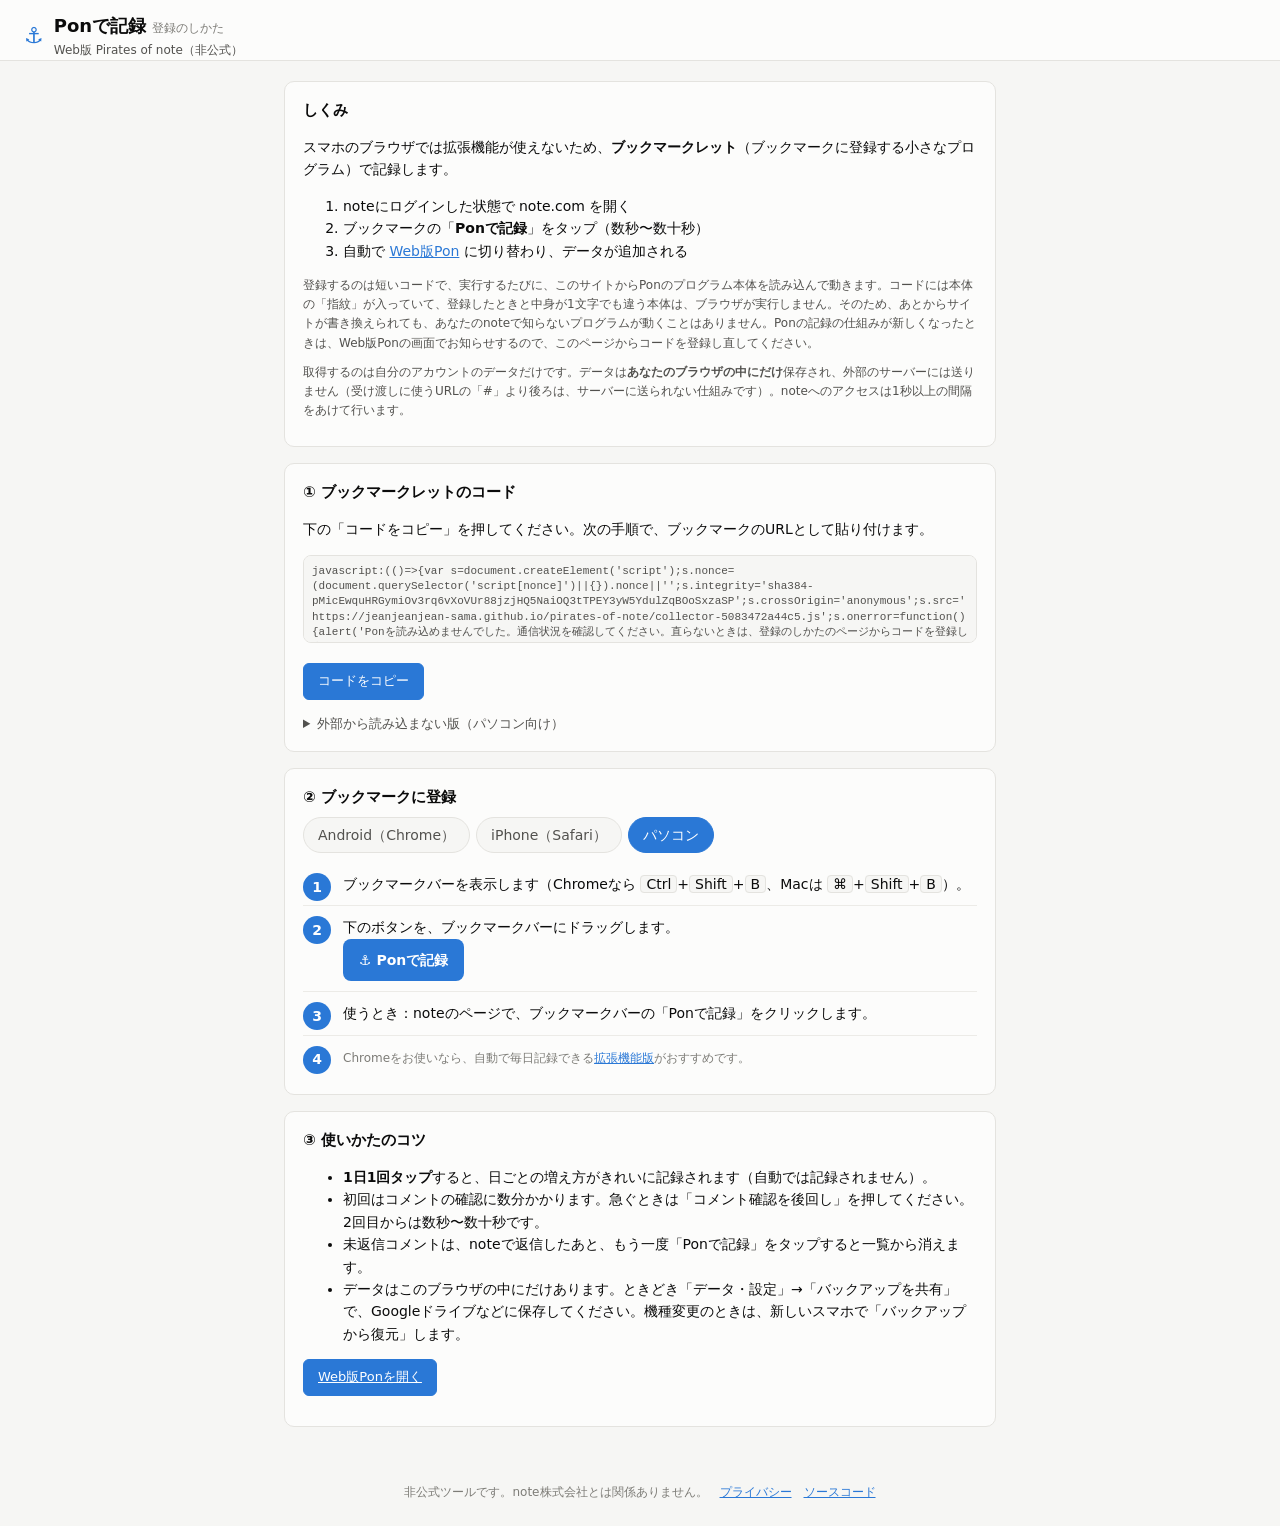
==== commit 76b8c7ab: "v0.5.1" ====
--- a/docs/install.html
+++ b/docs/install.html
@@ -35,6 +35,7 @@
       <li>ブックマークの「<b>Ponで記録</b>」をタップ（数秒〜数十秒）</li>
       <li>自動で <a href="./">Web版Pon</a> に切り替わり、データが追加される</li>
     </ol>
+    <p class="hint">登録するのは短いコードで、実行するたびに、このサイトからPonのプログラム本体を読み込んで動きます。コードには本体の「指紋」が入っていて、登録したときと中身が1文字でも違う本体は、ブラウザが実行しません。そのため、あとからサイトが書き換えられても、あなたのnoteで知らないプログラムが動くことはありません。Ponの記録の仕組みが新しくなったときは、Web版Ponの画面でお知らせするので、このページからコードを登録し直してください。</p>
     <p class="hint">取得するのは自分のアカウントのデータだけです。データは<b>あなたのブラウザの中にだけ</b>保存され、外部のサーバーには送りません（受け渡しに使うURLの「#」より後ろは、サーバーに送られない仕組みです）。noteへのアクセスは1秒以上の間隔をあけて行います。</p>
   </div>
 
@@ -43,6 +44,11 @@
     <p>下の「コードをコピー」を押してください。次の手順で、ブックマークのURLとして貼り付けます。</p>
     <textarea class="code" id="code" readonly></textarea>
     <p class="btn-row"><button class="btn primary" id="copy">コードをコピー</button> <span class="meta" id="copied"></span></p>
+    <details class="more">
+      <summary>外部から読み込まない版（パソコン向け）</summary>
+      <p class="hint">プログラム全体をブックマークに入れる長い版です。このサイトから読み込まずに動きます。記録の仕組みが新しくなったときは、同じように登録し直してください。スマホ（特にAndroid）では長すぎて途中で切れ、動かないことがあります。</p>
+      <textarea class="code" id="codeFull" readonly></textarea>
+    </details>
   </div>
 
   <div class="card">
@@ -92,8 +98,9 @@
 </main>
 <footer class="foot">非公式ツールです。note株式会社とは関係ありません。　<a href="privacy.html">プライバシー</a>　<a href="https://github.com/jeanjeanjean-sama/pirates-of-note">ソースコード</a></footer>
 <script>
-  const CODE = "javascript:(async()=>{var e=(()=>{const e=\"jeanjeanjean\",t=/note\\.com\\/jeanjeanjean\\/n\\/n[0-9a-z]+/i,n=864e5;function o(e){return{v:1,urlname:e,checkedAt:0,following:!1,total:0,likedKeys:[],commentedKeys:[],quotedKeys:[],scannedKeys:[]}}const a=(e,t)=>t||!e.checkedAt||Date.now()-e.checkedAt>(e.following?7*n:n);return{CAPTAIN:e,QUOTE_RE:t,check:async function(n){const{getJson:s,me:r}=n,i=function(e,t){return e&&e.urlname===t.urlname?{...o(t.urlname),...e}:o(t.urlname)}(n.prev,r),c=e=>{try{n.onProgress&&n.onProgress(e)}catch(e){}};if(r.urlname===e)return{...i,captain:!0,following:!0,checkedAt:Date.now()};if(a(i,n.force)){c(\"ジァン=サマーとの縁を確認中…\");const t=await s(`/api/v2/creators/${e}`);if(i.following=!!(t&&t.data&&t.data.isFollowing),i.following){const t=[];for(let n=1;n<=30;n++){const o=await s(`/api/v2/creators/${e}/contents?kind=note&page=${n}`),a=o&&o.data||{};for(const e of a.contents||[])e&&e.key&&t.push({key:e.key,liked:!!e.isLiked,comments:e.commentCount||0});if(a.isLastPage||!(a.contents||[]).length)break}i.total=t.length,i.likedKeys=t.filter(e=>e.liked).map(e=>e.key);const n=new Set(i.commentedKeys.filter(e=>t.some(t=>t.key===e))),o=t.filter(e=>e.comments>0&&!n.has(e.key)).slice(0,60);for(let e=0;e<o.length;e++){c(`ジァン=サマーの記事のコメントを確認中… ${e+1} / ${o.length}`);try{let t=1;for(;t&&t<=3;){const a=await s(`/api/v3/notes/${o[e].key}/note_comments?page=${t}`);if((a.data||[]).some(e=>e&&e.user&&e.user.urlname===r.urlname)){n.add(o[e].key);break}t=a.next_page||null}}catch(e){}}i.commentedKeys=[...n]}i.checkedAt=Date.now()}if(i.following&&Array.isArray(n.ownKeys)){const e=new Set([...i.scannedKeys,...n.skipKeys||[]]),o=n.ownKeys.filter(t=>t&&!e.has(t)).slice(0,n.maxScan||15),a=new Set(i.quotedKeys);for(let e=0;e<o.length;e++){c(`自分の記事の引用を確認中… ${e+1} / ${o.length}`);try{const r=await s(`/api/v3/notes/${o[e]}`),c=r&&r.data||{};t.test(c.body||\"\")&&a.add(o[e]),i.scannedKeys.push(o[e]),n.onBody&&await n.onBody(o[e],c)}catch(t){/404/.test(String(t&&t.message))&&i.scannedKeys.push(o[e])}}i.quotedKeys=[...a],i.scannedKeys=i.scannedKeys.slice(-3e3)}return i},isDue:a}})();const t=\"pon.web.v1\",n=e=>new Promise(t=>setTimeout(t,e)),o=e=>(String(e).match(/\\/n\\/(n[0-9a-z]+)/i)||[])[1]||\"\",a=e=>(String(e).match(/note\\.com\\/([^/?#]+)\\/n\\//)||String(e).match(/^\\/([^/?#]+)\\/n\\//)||[])[1]||\"\",s=\"pon-web-collector\";let r=0;async function i(e){const t=r+1e3-Date.now();t>0&&await n(t);try{return await e()}finally{r=Date.now()}}async function c(e){for(let t=1;t<=3;t++){const o=await i(()=>fetch(e,{credentials:\"include\",headers:{Accept:\"application/json\"}}));if(o.ok)return o.json();if([401,403,404].includes(o.status)||3===t)throw new Error(`HTTP ${o.status}`);await n(2e3*t)}}const l=()=>{const e=document.cookie.match(/(?:^|;\\s*)note_gql_auth_token=([^;]+)/);return e?decodeURIComponent(e[1]):null};async function d(e,t){const o=l();if(!o)throw new Error(\"NOT_LOGGED_IN\");let a=\"\";for(let s=1;s<=4;s++){const r=await i(()=>fetch(\"https://graphql.note.com/graphql\",{method:\"POST\",headers:{\"content-type\":\"application/json\",accept:\"application/json\",authorization:`Bearer ${o}`},body:JSON.stringify({query:e,variables:t})})),c=await r.json().catch(()=>null);if(r.ok&&c&&c.data)return c.data;if(401===r.status||403===r.status)throw new Error(\"NOT_LOGGED_IN\");a=`HTTP ${r.status}`,s<4&&await n(2e3*2**(s-1))}throw new Error(`数値の取得に失敗しました（${a}）`)}function u(e){if(!e)return\"\";if(\"string\"==typeof e)return e;if(\"text\"===e.type)return e.value||\"\";const t=(e.children||[]).map(u).join(\"\");return\"p\"===e.tag_name||\"br\"===e.tag_name?t+\"\\n\":t}const m=e=>u(e.comment).replace(/\\s+/g,\" \").trim().slice(0,120);async function p(e){const t=[];for(let n=1;n&&n<=10;){const o=await c(`/api/v3/notes/${e}/note_comments?page=${n}`);t.push(...o.data||[]),n=o.next_page||null}return t}function f(e,t,n){return{noteKey:e.key,title:e.title,url:e.url,checkedCommentCount:e.comment,checkedAt:Date.now(),pending:t.filter(e=>e.user&&e.user.urlname!==n.urlname&&!1===e.is_creator_replied&&!e.is_blocked).map(e=>({commentKey:e.key,by:e.user.nickname||e.user.urlname,byUrlname:e.user.urlname,createdAt:e.created_at,likeCount:e.like_count||0,creatorLiked:!!e.is_creator_liked,excerpt:m(e)}))}}await async function(){const r=function(){const e=document.getElementById(s);e&&e.remove();const t=document.createElement(\"div\");t.id=s,t.style.cssText=\"position:fixed;left:12px;right:12px;bottom:12px;z-index:2147483647;max-width:420px;margin:0 auto;background:#1e56a0;color:#fff;font:14px/1.6 system-ui,sans-serif;padding:14px 16px;border-radius:12px;box-shadow:0 6px 24px rgba(0,0,0,.35);\",t.innerHTML='<div style=\"font-weight:700;margin-bottom:4px\">⚓ Ponで記録</div><div data-t style=\"white-space:pre-wrap\"></div><div data-b style=\"display:flex;gap:8px;justify-content:flex-end;margin-top:10px\"></div>',document.body.appendChild(t);const n=t.querySelector(\"[data-t]\"),o=t.querySelector(\"[data-b]\");return{set:e=>{n.textContent=e},buttons:e=>{o.innerHTML=\"\",e.forEach(([e,t])=>((e,t)=>{const n=document.createElement(\"button\");return n.textContent=e,n.style.cssText=\"border:0;border-radius:8px;padding:8px 12px;font:inherit;background:#fff;color:#1e56a0;cursor:pointer\",n.onclick=t,o.appendChild(n),n})(e,t))},close:()=>t.remove(),state:{skipComments:!1,cancelled:!1}}}();if(\"note.com\"!==location.hostname)return r.set(\"note.com のページで実行してください。\"),void r.buttons([[\"閉じる\",r.close]]);r.buttons([[\"中止\",()=>{r.state.cancelled=!0,r.close()}]]);try{r.set(\"noteの準備を待っています…\");for(let e=0;e<20&&!l();e++)await n(1e3);if(!l())throw new Error(\"noteにログインしてから実行してください（ログイン済みなら、noteのトップページを開き直してからもう一度）。\");let s={};try{s=JSON.parse(localStorage.getItem(t)||\"{}\")}catch(e){s={}}s.checked=s.checked||{},r.set(\"自分の情報を確認中…\");const i=(await c(\"/api/v2/current_user\")).data;if(!i||!i.urlname)throw new Error(\"noteにログインしてから実行してください。\");const u={urlname:i.urlname,nickname:i.nickname||i.urlname,followerCount:i.follower_count??null};s.urlname&&s.urlname!==u.urlname&&(s={checked:{}}),s.urlname=u.urlname,r.set(\"記事の数値を取得中…\");const m=await async function(e){const t=new Date(Date.now()+324e5).toISOString().slice(0,10),n=[];let a=null,s=null;for(let e=0;e<50;e++){const e={unit:\"ALL\",date:`${t}T00:00:00.000Z`,order:\"PUBLISHED_DATE_DESC\",first:100};a&&(e.after=a);const r=await d(\"query PonWebList($unit: DashboardPeriodUnit!, $date: Datetime!, $order: DashboardNoteListOrder, $first: Int!, $after: String) {\\n  dashboardNoteListConnection(unit: $unit, date: $date, order: $order, first: $first, after: $after) {\\n    pageInfo { hasNextPage endCursor }\\n    edges { node { note { title status publishedAt link { absoluteUrl } } metrics { pageViewCount impressionCount likeCount commentCount salesAmount } } }\\n  }\\n  dashboardStatLastUpdatedTimes { id noteStatLastUpdatedAt }\\n}\",e),i=r.dashboardNoteListConnection;s=s||r.dashboardStatLastUpdatedTimes&&r.dashboardStatLastUpdatedTimes.noteStatLastUpdatedAt||null;for(const e of i.edges||[]){const t=e.node||{},a=t.note||{},s=t.metrics||{},r=a.link&&a.link.absoluteUrl||\"\";n.push({key:o(r),title:a.title||\"\",url:r,status:a.status||\"\",publishedAt:a.publishedAt||\"\",imp:s.impressionCount||0,pv:s.pageViewCount||0,like:s.likeCount||0,comment:s.commentCount||0,sales:s.salesAmount||0})}if(!i.pageInfo||!i.pageInfo.hasNextPage)break;a=i.pageInfo.endCursor}const r=e=>n.reduce((t,n)=>t+n[e],0);return{date:t,capturedAt:(new Date).toISOString(),statUpdatedAt:s,followerCount:e.followerCount??null,totals:{imp:r(\"imp\"),pv:r(\"pv\"),like:r(\"like\"),comment:r(\"comment\"),sales:r(\"sales\"),articles:n.length},items:n}}(u);if(r.state.cancelled)return;const y=new Set(s.pendingKeys||[]),h=m.items.filter(e=>e.key&&e.comment>0&&(s.checked[e.key]!==e.comment||y.has(e.key))),g=[];r.buttons([[\"コメント確認を後回し\",()=>{r.state.skipComments=!0}],[\"中止\",()=>{r.state.cancelled=!0,r.close()}]]);for(let e=0;e<h.length;e++){if(r.state.cancelled)return;if(r.state.skipComments)break;r.set(`コメントを確認中… ${e+1} / ${h.length}記事\\n（初回は時間がかかります。2回目からは数秒です）`);try{const t=f(h[e],await p(h[e].key),u);g.push(t),s.checked[t.noteKey]=t.checkedCommentCount}catch(e){}}const k=new Set([...y].filter(e=>!g.some(t=>t.noteKey===e)));g.filter(e=>e.pending.length).forEach(e=>k.add(e.noteKey)),s.pendingKeys=[...k],r.buttons([[\"中止\",()=>{r.state.cancelled=!0,r.close()}]]),r.set(\"通知を確認中…\");const w=await async function(e,t){const n=2!==t.noticeScanVersion?\"\":t.lastNoticeSeenAt||\"\";let s=t.lastNoticeSeenAt||\"\";const r=new Map,i=[];for(let t=1;t<=25;t++){const l=await c(`/api/v3/notices?page=${t}`);let d=!1;for(const t of l.data||[]){if(t.noticed_at&&t.noticed_at>s&&(s=t.noticed_at),n&&t.noticed_at&&t.noticed_at<=n){d=!0;continue}if(\"note_comment_reply\"!==t.kind&&\"note_comment_like\"!==t.kind)continue;const c=t.all_area_url||t.featured_area_url||\"\",l=o(c),u=a(c);if(!l||!u)continue;const m=new URL(c,location.origin),p=m.searchParams.get(\"c\"),f=m.origin+m.pathname,y=(t.action_users||[]).map(e=>e.name).filter(Boolean).join(\"、\");if(u===e.urlname){\"note_comment_reply\"===t.kind&&i.push({id:`${l}|${t.noticed_at}|${y}`,noteKey:l,title:t.note_name||\"\",by:y,at:t.noticed_at,url:p?`${f}?c=${encodeURIComponent(p)}`:f});continue}const h=r.get(l)||{id:l,noteKey:l,noteTitle:t.note_name||\"\",noteUrl:f,author:u,source:\"notice\",firstSeenAt:(new Date).toISOString(),activity:[],lastActivityAt:null};h.activity.push({kind:\"note_comment_reply\"===t.kind?\"reply\":\"like\",by:y,at:t.noticed_at,link:p?`${f}?c=${encodeURIComponent(p)}`:f}),(!h.lastActivityAt||t.noticed_at>h.lastActivityAt)&&(h.lastActivityAt=t.noticed_at),r.set(l,h)}if(d||!l.next_page)break}return t.lastNoticeSeenAt=s,t.noticeScanVersion=2,{myComments:[...r.values()],threadReplies:i}}(u,s);if(r.state.cancelled)return;let b=s.perk||null;try{b=await e.check({getJson:c,me:u,prev:s.perk,force:!(s.perk&&s.perk.following),ownKeys:m.items.map(e=>e.key),onProgress:e=>r.set(e)}),s.perk=b}catch(e){}if(r.state.cancelled)return;r.set(\"Ponに渡しています…\");const _={app:\"pon-web\",v:1,me:u,snapshot:m,unreplied:g,myComments:w.myComments,threadReplies:w.threadReplies,perk:b?{...b,scannedKeys:void 0}:null,logs:r.state.skipComments?[{level:\"info\",message:\"コメント確認の残りは次回に後回しにしました\"}]:[]},S=await async function(e){const t=new Blob([JSON.stringify(e)]).stream().pipeThrough(new CompressionStream(\"gzip\")),n=new Uint8Array(await new Response(t).arrayBuffer());let o=\"\";for(let e=0;e<n.length;e+=32768)o+=String.fromCharCode.apply(null,n.subarray(e,e+32768));return btoa(o).replace(/\\+/g,\"-\").replace(/\\//g,\"_\").replace(/=+$/,\"\")}(_);localStorage.setItem(t,JSON.stringify(s)),location.href=`https://jeanjeanjean-sama.github.io/pirates-of-note/#pon=${S}`}catch(e){r.set(`❌ ${e.message}`),r.buttons([[\"閉じる\",r.close]])}}()})();";
+  const CODE = "javascript:(()=>{var s=document.createElement('script');s.nonce=(document.querySelector('script[nonce]')||{}).nonce||'';s.integrity='sha384-pMicEwquHRGymiOv3rq6vXoVUr88jzjHQ5NaiOQ3tTPEY3yW5YdulZqBOoSxzaSP';s.crossOrigin='anonymous';s.src='https://jeanjeanjean-sama.github.io/pirates-of-note/collector-5083472a44c5.js';s.onerror=function(){alert('Ponを読み込めませんでした。通信状況を確認してください。直らないときは、登録のしかたのページからコードを登録し直してください。')};document.body.appendChild(s)})();";
   document.getElementById('code').value = CODE;
+  document.getElementById('codeFull').value = "javascript:(async()=>{var e=(()=>{const e=\"jeanjeanjean\",t=/note\\.com\\/jeanjeanjean\\/n\\/n[0-9a-z]+/i,n=864e5;function o(e){return{v:1,urlname:e,checkedAt:0,following:!1,total:0,likedKeys:[],commentedKeys:[],quotedKeys:[],scannedKeys:[]}}const a=(e,t)=>t||!e.checkedAt||Date.now()-e.checkedAt>(e.following?7*n:n);return{CAPTAIN:e,QUOTE_RE:t,check:async function(n){const{getJson:s,me:r}=n,i=function(e,t){return e&&e.urlname===t.urlname?{...o(t.urlname),...e}:o(t.urlname)}(n.prev,r),c=e=>{try{n.onProgress&&n.onProgress(e)}catch(e){}};if(r.urlname===e)return{...i,captain:!0,following:!0,checkedAt:Date.now()};if(a(i,n.force)){c(\"ジァン=サマーとの縁を確認中…\");const t=await s(`/api/v2/creators/${e}`);if(i.following=!!(t&&t.data&&t.data.isFollowing),i.following){const t=[];for(let n=1;n<=30;n++){const o=await s(`/api/v2/creators/${e}/contents?kind=note&page=${n}`),a=o&&o.data||{};for(const e of a.contents||[])e&&e.key&&t.push({key:e.key,liked:!!e.isLiked,comments:e.commentCount||0});if(a.isLastPage||!(a.contents||[]).length)break}i.total=t.length,i.likedKeys=t.filter(e=>e.liked).map(e=>e.key);const n=new Set(i.commentedKeys.filter(e=>t.some(t=>t.key===e))),o=t.filter(e=>e.comments>0&&!n.has(e.key)).slice(0,60);for(let e=0;e<o.length;e++){c(`ジァン=サマーの記事のコメントを確認中… ${e+1} / ${o.length}`);try{let t=1;for(;t&&t<=3;){const a=await s(`/api/v3/notes/${o[e].key}/note_comments?page=${t}`);if((a.data||[]).some(e=>e&&e.user&&e.user.urlname===r.urlname)){n.add(o[e].key);break}t=a.next_page||null}}catch(e){}}i.commentedKeys=[...n]}i.checkedAt=Date.now()}if(i.following&&Array.isArray(n.ownKeys)){const e=new Set([...i.scannedKeys,...n.skipKeys||[]]),o=n.ownKeys.filter(t=>t&&!e.has(t)).slice(0,n.maxScan||15),a=new Set(i.quotedKeys);for(let e=0;e<o.length;e++){c(`自分の記事の引用を確認中… ${e+1} / ${o.length}`);try{const r=await s(`/api/v3/notes/${o[e]}`),c=r&&r.data||{};t.test(c.body||\"\")&&a.add(o[e]),i.scannedKeys.push(o[e]),n.onBody&&await n.onBody(o[e],c)}catch(t){/404/.test(String(t&&t.message))&&i.scannedKeys.push(o[e])}}i.quotedKeys=[...a],i.scannedKeys=i.scannedKeys.slice(-3e3)}return i},isDue:a}})();const t=(document.currentScript&&document.currentScript.src||\"\").match(/collector-([0-9a-f]+)\\.js/)?.[1]||\"\",n=\"pon.web.v1\",o=e=>new Promise(t=>setTimeout(t,e)),a=e=>(String(e).match(/\\/n\\/(n[0-9a-z]+)/i)||[])[1]||\"\",s=e=>(String(e).match(/note\\.com\\/([^/?#]+)\\/n\\//)||String(e).match(/^\\/([^/?#]+)\\/n\\//)||[])[1]||\"\",r=\"pon-web-collector\";let i=0;async function c(e){const t=i+1e3-Date.now();t>0&&await o(t);try{return await e()}finally{i=Date.now()}}async function l(e){for(let t=1;t<=3;t++){const n=await c(()=>fetch(e,{credentials:\"include\",headers:{Accept:\"application/json\"}}));if(n.ok)return n.json();if([401,403,404].includes(n.status)||3===t)throw new Error(`HTTP ${n.status}`);await o(2e3*t)}}const d=()=>{const e=document.cookie.match(/(?:^|;\\s*)note_gql_auth_token=([^;]+)/);return e?decodeURIComponent(e[1]):null};async function u(e,t){const n=d();if(!n)throw new Error(\"NOT_LOGGED_IN\");let a=\"\";for(let s=1;s<=4;s++){const r=await c(()=>fetch(\"https://graphql.note.com/graphql\",{method:\"POST\",headers:{\"content-type\":\"application/json\",accept:\"application/json\",authorization:`Bearer ${n}`},body:JSON.stringify({query:e,variables:t})})),i=await r.json().catch(()=>null);if(r.ok&&i&&i.data)return i.data;if(401===r.status||403===r.status)throw new Error(\"NOT_LOGGED_IN\");a=`HTTP ${r.status}`,s<4&&await o(2e3*2**(s-1))}throw new Error(`数値の取得に失敗しました（${a}）`)}function m(e){if(!e)return\"\";if(\"string\"==typeof e)return e;if(\"text\"===e.type)return e.value||\"\";const t=(e.children||[]).map(m).join(\"\");return\"p\"===e.tag_name||\"br\"===e.tag_name?t+\"\\n\":t}const p=e=>m(e.comment).replace(/\\s+/g,\" \").trim().slice(0,120);async function f(e){const t=[];for(let n=1;n&&n<=10;){const o=await l(`/api/v3/notes/${e}/note_comments?page=${n}`);t.push(...o.data||[]),n=o.next_page||null}return t}function y(e,t,n){return{noteKey:e.key,title:e.title,url:e.url,checkedCommentCount:e.comment,checkedAt:Date.now(),pending:t.filter(e=>e.user&&e.user.urlname!==n.urlname&&!1===e.is_creator_replied&&!e.is_blocked).map(e=>({commentKey:e.key,by:e.user.nickname||e.user.urlname,byUrlname:e.user.urlname,createdAt:e.created_at,likeCount:e.like_count||0,creatorLiked:!!e.is_creator_liked,excerpt:p(e)}))}}await async function(){const i=function(){const e=document.getElementById(r);e&&e.remove();const t=document.createElement(\"div\");t.id=r,t.style.cssText=\"position:fixed;left:12px;right:12px;bottom:12px;z-index:2147483647;max-width:420px;margin:0 auto;background:#1e56a0;color:#fff;font:14px/1.6 system-ui,sans-serif;padding:14px 16px;border-radius:12px;box-shadow:0 6px 24px rgba(0,0,0,.35);\",t.innerHTML='<div style=\"font-weight:700;margin-bottom:4px\">⚓ Ponで記録</div><div data-t style=\"white-space:pre-wrap\"></div><div data-b style=\"display:flex;gap:8px;justify-content:flex-end;margin-top:10px\"></div>',document.body.appendChild(t);const n=t.querySelector(\"[data-t]\"),o=t.querySelector(\"[data-b]\");return{set:e=>{n.textContent=e},buttons:e=>{o.innerHTML=\"\",e.forEach(([e,t])=>((e,t)=>{const n=document.createElement(\"button\");return n.textContent=e,n.style.cssText=\"border:0;border-radius:8px;padding:8px 12px;font:inherit;background:#fff;color:#1e56a0;cursor:pointer\",n.onclick=t,o.appendChild(n),n})(e,t))},close:()=>t.remove(),state:{skipComments:!1,cancelled:!1}}}();if(\"note.com\"!==location.hostname)return i.set(\"note.com のページで実行してください。\"),void i.buttons([[\"閉じる\",i.close]]);i.buttons([[\"中止\",()=>{i.state.cancelled=!0,i.close()}]]);try{i.set(\"noteの準備を待っています…\");for(let e=0;e<20&&!d();e++)await o(1e3);if(!d())throw new Error(\"noteにログインしてから実行してください（ログイン済みなら、noteのトップページを開き直してからもう一度）。\");let r={};try{r=JSON.parse(localStorage.getItem(n)||\"{}\")}catch(e){r={}}r.checked=r.checked||{},i.set(\"自分の情報を確認中…\");const c=(await l(\"/api/v2/current_user\")).data;if(!c||!c.urlname)throw new Error(\"noteにログインしてから実行してください。\");const m={urlname:c.urlname,nickname:c.nickname||c.urlname,followerCount:c.follower_count??null};r.urlname&&r.urlname!==m.urlname&&(r={checked:{}}),r.urlname=m.urlname,i.set(\"記事の数値を取得中…\");const p=await async function(e){const t=new Date(Date.now()+324e5).toISOString().slice(0,10),n=[];let o=null,s=null;for(let e=0;e<50;e++){const e={unit:\"ALL\",date:`${t}T00:00:00.000Z`,order:\"PUBLISHED_DATE_DESC\",first:100};o&&(e.after=o);const r=await u(\"query PonWebList($unit: DashboardPeriodUnit!, $date: Datetime!, $order: DashboardNoteListOrder, $first: Int!, $after: String) {\\n  dashboardNoteListConnection(unit: $unit, date: $date, order: $order, first: $first, after: $after) {\\n    pageInfo { hasNextPage endCursor }\\n    edges { node { note { title status publishedAt link { absoluteUrl } } metrics { pageViewCount impressionCount likeCount commentCount salesAmount } } }\\n  }\\n  dashboardStatLastUpdatedTimes { id noteStatLastUpdatedAt }\\n}\",e),i=r.dashboardNoteListConnection;s=s||r.dashboardStatLastUpdatedTimes&&r.dashboardStatLastUpdatedTimes.noteStatLastUpdatedAt||null;for(const e of i.edges||[]){const t=e.node||{},o=t.note||{},s=t.metrics||{},r=o.link&&o.link.absoluteUrl||\"\";n.push({key:a(r),title:o.title||\"\",url:r,status:o.status||\"\",publishedAt:o.publishedAt||\"\",imp:s.impressionCount||0,pv:s.pageViewCount||0,like:s.likeCount||0,comment:s.commentCount||0,sales:s.salesAmount||0})}if(!i.pageInfo||!i.pageInfo.hasNextPage)break;o=i.pageInfo.endCursor}const r=e=>n.reduce((t,n)=>t+n[e],0);return{date:t,capturedAt:(new Date).toISOString(),statUpdatedAt:s,followerCount:e.followerCount??null,totals:{imp:r(\"imp\"),pv:r(\"pv\"),like:r(\"like\"),comment:r(\"comment\"),sales:r(\"sales\"),articles:n.length},items:n}}(m);if(i.state.cancelled)return;const h=new Set(r.pendingKeys||[]),g=p.items.filter(e=>e.key&&e.comment>0&&(r.checked[e.key]!==e.comment||h.has(e.key))),k=[];i.buttons([[\"コメント確認を後回し\",()=>{i.state.skipComments=!0}],[\"中止\",()=>{i.state.cancelled=!0,i.close()}]]);for(let e=0;e<g.length;e++){if(i.state.cancelled)return;if(i.state.skipComments)break;i.set(`コメントを確認中… ${e+1} / ${g.length}記事\\n（初回は時間がかかります。2回目からは数秒です）`);try{const t=y(g[e],await f(g[e].key),m);k.push(t),r.checked[t.noteKey]=t.checkedCommentCount}catch(e){}}const w=new Set([...h].filter(e=>!k.some(t=>t.noteKey===e)));k.filter(e=>e.pending.length).forEach(e=>w.add(e.noteKey)),r.pendingKeys=[...w],i.buttons([[\"中止\",()=>{i.state.cancelled=!0,i.close()}]]),i.set(\"通知を確認中…\");const b=await async function(e,t){const n=2!==t.noticeScanVersion?\"\":t.lastNoticeSeenAt||\"\";let o=t.lastNoticeSeenAt||\"\";const r=new Map,i=[];for(let t=1;t<=25;t++){const c=await l(`/api/v3/notices?page=${t}`);let d=!1;for(const t of c.data||[]){if(t.noticed_at&&t.noticed_at>o&&(o=t.noticed_at),n&&t.noticed_at&&t.noticed_at<=n){d=!0;continue}if(\"note_comment_reply\"!==t.kind&&\"note_comment_like\"!==t.kind)continue;const c=t.all_area_url||t.featured_area_url||\"\",l=a(c),u=s(c);if(!l||!u)continue;const m=new URL(c,location.origin),p=m.searchParams.get(\"c\"),f=m.origin+m.pathname,y=(t.action_users||[]).map(e=>e.name).filter(Boolean).join(\"、\");if(u===e.urlname){\"note_comment_reply\"===t.kind&&i.push({id:`${l}|${t.noticed_at}|${y}`,noteKey:l,title:t.note_name||\"\",by:y,at:t.noticed_at,url:p?`${f}?c=${encodeURIComponent(p)}`:f});continue}const h=r.get(l)||{id:l,noteKey:l,noteTitle:t.note_name||\"\",noteUrl:f,author:u,source:\"notice\",firstSeenAt:(new Date).toISOString(),activity:[],lastActivityAt:null};h.activity.push({kind:\"note_comment_reply\"===t.kind?\"reply\":\"like\",by:y,at:t.noticed_at,link:p?`${f}?c=${encodeURIComponent(p)}`:f}),(!h.lastActivityAt||t.noticed_at>h.lastActivityAt)&&(h.lastActivityAt=t.noticed_at),r.set(l,h)}if(d||!c.next_page)break}return t.lastNoticeSeenAt=o,t.noticeScanVersion=2,{myComments:[...r.values()],threadReplies:i}}(m,r);if(i.state.cancelled)return;let _=r.perk||null;try{_=await e.check({getJson:l,me:m,prev:r.perk,force:!(r.perk&&r.perk.following),ownKeys:p.items.map(e=>e.key),onProgress:e=>i.set(e)}),r.perk=_}catch(e){}if(i.state.cancelled)return;i.set(\"Ponに渡しています…\");const S={app:\"pon-web\",v:1,cid:t,me:m,snapshot:p,unreplied:k,myComments:b.myComments,threadReplies:b.threadReplies,perk:_?{..._,scannedKeys:void 0}:null,logs:i.state.skipComments?[{level:\"info\",message:\"コメント確認の残りは次回に後回しにしました\"}]:[]},C=await async function(e){const t=new Blob([JSON.stringify(e)]).stream().pipeThrough(new CompressionStream(\"gzip\")),n=new Uint8Array(await new Response(t).arrayBuffer());let o=\"\";for(let e=0;e<n.length;e+=32768)o+=String.fromCharCode.apply(null,n.subarray(e,e+32768));return btoa(o).replace(/\\+/g,\"-\").replace(/\\//g,\"_\").replace(/=+$/,\"\")}(S);localStorage.setItem(n,JSON.stringify(r)),location.href=`https://jeanjeanjean-sama.github.io/pirates-of-note/#pon=${C}`}catch(e){i.set(`❌ ${e.message}`),i.buttons([[\"閉じる\",i.close]])}}()})();";
   document.getElementById('drag').href = CODE;
   document.getElementById('drag').addEventListener('click', (e) => { e.preventDefault(); alert('このボタンはクリックせず、ブックマークバーにドラッグしてください。'); });
   document.getElementById('copy').addEventListener('click', async () => {
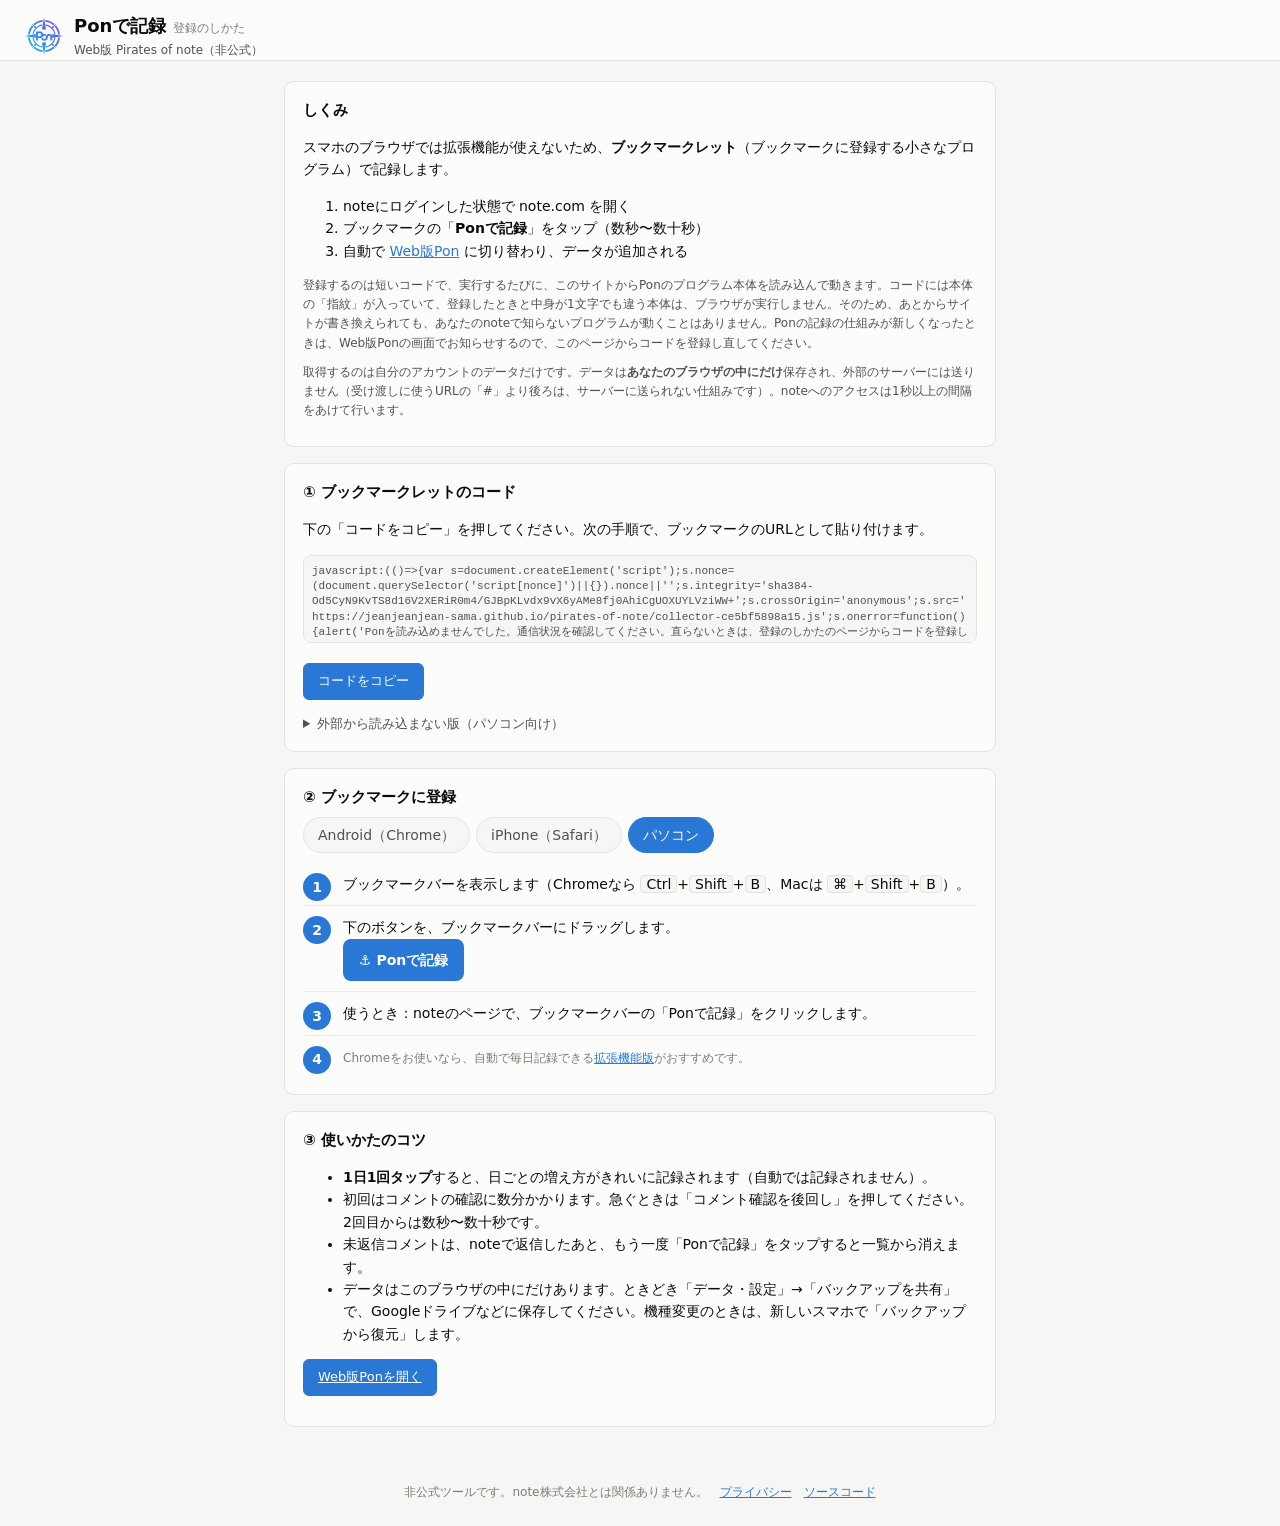
==== commit 1a8dafb9: "v0.6.0" ====
--- a/docs/install.html
+++ b/docs/install.html
@@ -24,7 +24,7 @@
 </head>
 <body>
 <header class="top">
-  <div class="brand"><span class="logo" aria-hidden="true">⚓</span><div><h1>Ponで記録 <span class="meta">登録のしかた</span></h1><p class="sub">Web版 Pirates of note（非公式）</p></div></div>
+  <div class="brand"><span class="logo" aria-hidden="true"><img src="icons/pon-logo.svg" alt=""></span><div><h1>Ponで記録 <span class="meta">登録のしかた</span></h1><p class="sub">Web版 Pirates of note（非公式）</p></div></div>
 </header>
 <main>
   <div class="card">
@@ -98,9 +98,9 @@
 </main>
 <footer class="foot">非公式ツールです。note株式会社とは関係ありません。　<a href="privacy.html">プライバシー</a>　<a href="https://github.com/jeanjeanjean-sama/pirates-of-note">ソースコード</a></footer>
 <script>
-  const CODE = "javascript:(()=>{var s=document.createElement('script');s.nonce=(document.querySelector('script[nonce]')||{}).nonce||'';s.integrity='sha384-pMicEwquHRGymiOv3rq6vXoVUr88jzjHQ5NaiOQ3tTPEY3yW5YdulZqBOoSxzaSP';s.crossOrigin='anonymous';s.src='https://jeanjeanjean-sama.github.io/pirates-of-note/collector-5083472a44c5.js';s.onerror=function(){alert('Ponを読み込めませんでした。通信状況を確認してください。直らないときは、登録のしかたのページからコードを登録し直してください。')};document.body.appendChild(s)})();";
+  const CODE = "javascript:(()=>{var s=document.createElement('script');s.nonce=(document.querySelector('script[nonce]')||{}).nonce||'';s.integrity='sha384-Od5CyN9KvTS8d16V2XERiR0m4/GJBpKLvdx9vX6yAMe8fj0AhiCgUOXUYLVziWW+';s.crossOrigin='anonymous';s.src='https://jeanjeanjean-sama.github.io/pirates-of-note/collector-ce5bf5898a15.js';s.onerror=function(){alert('Ponを読み込めませんでした。通信状況を確認してください。直らないときは、登録のしかたのページからコードを登録し直してください。')};document.body.appendChild(s)})();";
   document.getElementById('code').value = CODE;
-  document.getElementById('codeFull').value = "javascript:(async()=>{var e=(()=>{const e=\"jeanjeanjean\",t=/note\\.com\\/jeanjeanjean\\/n\\/n[0-9a-z]+/i,n=864e5;function o(e){return{v:1,urlname:e,checkedAt:0,following:!1,total:0,likedKeys:[],commentedKeys:[],quotedKeys:[],scannedKeys:[]}}const a=(e,t)=>t||!e.checkedAt||Date.now()-e.checkedAt>(e.following?7*n:n);return{CAPTAIN:e,QUOTE_RE:t,check:async function(n){const{getJson:s,me:r}=n,i=function(e,t){return e&&e.urlname===t.urlname?{...o(t.urlname),...e}:o(t.urlname)}(n.prev,r),c=e=>{try{n.onProgress&&n.onProgress(e)}catch(e){}};if(r.urlname===e)return{...i,captain:!0,following:!0,checkedAt:Date.now()};if(a(i,n.force)){c(\"ジァン=サマーとの縁を確認中…\");const t=await s(`/api/v2/creators/${e}`);if(i.following=!!(t&&t.data&&t.data.isFollowing),i.following){const t=[];for(let n=1;n<=30;n++){const o=await s(`/api/v2/creators/${e}/contents?kind=note&page=${n}`),a=o&&o.data||{};for(const e of a.contents||[])e&&e.key&&t.push({key:e.key,liked:!!e.isLiked,comments:e.commentCount||0});if(a.isLastPage||!(a.contents||[]).length)break}i.total=t.length,i.likedKeys=t.filter(e=>e.liked).map(e=>e.key);const n=new Set(i.commentedKeys.filter(e=>t.some(t=>t.key===e))),o=t.filter(e=>e.comments>0&&!n.has(e.key)).slice(0,60);for(let e=0;e<o.length;e++){c(`ジァン=サマーの記事のコメントを確認中… ${e+1} / ${o.length}`);try{let t=1;for(;t&&t<=3;){const a=await s(`/api/v3/notes/${o[e].key}/note_comments?page=${t}`);if((a.data||[]).some(e=>e&&e.user&&e.user.urlname===r.urlname)){n.add(o[e].key);break}t=a.next_page||null}}catch(e){}}i.commentedKeys=[...n]}i.checkedAt=Date.now()}if(i.following&&Array.isArray(n.ownKeys)){const e=new Set([...i.scannedKeys,...n.skipKeys||[]]),o=n.ownKeys.filter(t=>t&&!e.has(t)).slice(0,n.maxScan||15),a=new Set(i.quotedKeys);for(let e=0;e<o.length;e++){c(`自分の記事の引用を確認中… ${e+1} / ${o.length}`);try{const r=await s(`/api/v3/notes/${o[e]}`),c=r&&r.data||{};t.test(c.body||\"\")&&a.add(o[e]),i.scannedKeys.push(o[e]),n.onBody&&await n.onBody(o[e],c)}catch(t){/404/.test(String(t&&t.message))&&i.scannedKeys.push(o[e])}}i.quotedKeys=[...a],i.scannedKeys=i.scannedKeys.slice(-3e3)}return i},isDue:a}})();const t=(document.currentScript&&document.currentScript.src||\"\").match(/collector-([0-9a-f]+)\\.js/)?.[1]||\"\",n=\"pon.web.v1\",o=e=>new Promise(t=>setTimeout(t,e)),a=e=>(String(e).match(/\\/n\\/(n[0-9a-z]+)/i)||[])[1]||\"\",s=e=>(String(e).match(/note\\.com\\/([^/?#]+)\\/n\\//)||String(e).match(/^\\/([^/?#]+)\\/n\\//)||[])[1]||\"\",r=\"pon-web-collector\";let i=0;async function c(e){const t=i+1e3-Date.now();t>0&&await o(t);try{return await e()}finally{i=Date.now()}}async function l(e){for(let t=1;t<=3;t++){const n=await c(()=>fetch(e,{credentials:\"include\",headers:{Accept:\"application/json\"}}));if(n.ok)return n.json();if([401,403,404].includes(n.status)||3===t)throw new Error(`HTTP ${n.status}`);await o(2e3*t)}}const d=()=>{const e=document.cookie.match(/(?:^|;\\s*)note_gql_auth_token=([^;]+)/);return e?decodeURIComponent(e[1]):null};async function u(e,t){const n=d();if(!n)throw new Error(\"NOT_LOGGED_IN\");let a=\"\";for(let s=1;s<=4;s++){const r=await c(()=>fetch(\"https://graphql.note.com/graphql\",{method:\"POST\",headers:{\"content-type\":\"application/json\",accept:\"application/json\",authorization:`Bearer ${n}`},body:JSON.stringify({query:e,variables:t})})),i=await r.json().catch(()=>null);if(r.ok&&i&&i.data)return i.data;if(401===r.status||403===r.status)throw new Error(\"NOT_LOGGED_IN\");a=`HTTP ${r.status}`,s<4&&await o(2e3*2**(s-1))}throw new Error(`数値の取得に失敗しました（${a}）`)}function m(e){if(!e)return\"\";if(\"string\"==typeof e)return e;if(\"text\"===e.type)return e.value||\"\";const t=(e.children||[]).map(m).join(\"\");return\"p\"===e.tag_name||\"br\"===e.tag_name?t+\"\\n\":t}const p=e=>m(e.comment).replace(/\\s+/g,\" \").trim().slice(0,120);async function f(e){const t=[];for(let n=1;n&&n<=10;){const o=await l(`/api/v3/notes/${e}/note_comments?page=${n}`);t.push(...o.data||[]),n=o.next_page||null}return t}function y(e,t,n){return{noteKey:e.key,title:e.title,url:e.url,checkedCommentCount:e.comment,checkedAt:Date.now(),pending:t.filter(e=>e.user&&e.user.urlname!==n.urlname&&!1===e.is_creator_replied&&!e.is_blocked).map(e=>({commentKey:e.key,by:e.user.nickname||e.user.urlname,byUrlname:e.user.urlname,createdAt:e.created_at,likeCount:e.like_count||0,creatorLiked:!!e.is_creator_liked,excerpt:p(e)}))}}await async function(){const i=function(){const e=document.getElementById(r);e&&e.remove();const t=document.createElement(\"div\");t.id=r,t.style.cssText=\"position:fixed;left:12px;right:12px;bottom:12px;z-index:2147483647;max-width:420px;margin:0 auto;background:#1e56a0;color:#fff;font:14px/1.6 system-ui,sans-serif;padding:14px 16px;border-radius:12px;box-shadow:0 6px 24px rgba(0,0,0,.35);\",t.innerHTML='<div style=\"font-weight:700;margin-bottom:4px\">⚓ Ponで記録</div><div data-t style=\"white-space:pre-wrap\"></div><div data-b style=\"display:flex;gap:8px;justify-content:flex-end;margin-top:10px\"></div>',document.body.appendChild(t);const n=t.querySelector(\"[data-t]\"),o=t.querySelector(\"[data-b]\");return{set:e=>{n.textContent=e},buttons:e=>{o.innerHTML=\"\",e.forEach(([e,t])=>((e,t)=>{const n=document.createElement(\"button\");return n.textContent=e,n.style.cssText=\"border:0;border-radius:8px;padding:8px 12px;font:inherit;background:#fff;color:#1e56a0;cursor:pointer\",n.onclick=t,o.appendChild(n),n})(e,t))},close:()=>t.remove(),state:{skipComments:!1,cancelled:!1}}}();if(\"note.com\"!==location.hostname)return i.set(\"note.com のページで実行してください。\"),void i.buttons([[\"閉じる\",i.close]]);i.buttons([[\"中止\",()=>{i.state.cancelled=!0,i.close()}]]);try{i.set(\"noteの準備を待っています…\");for(let e=0;e<20&&!d();e++)await o(1e3);if(!d())throw new Error(\"noteにログインしてから実行してください（ログイン済みなら、noteのトップページを開き直してからもう一度）。\");let r={};try{r=JSON.parse(localStorage.getItem(n)||\"{}\")}catch(e){r={}}r.checked=r.checked||{},i.set(\"自分の情報を確認中…\");const c=(await l(\"/api/v2/current_user\")).data;if(!c||!c.urlname)throw new Error(\"noteにログインしてから実行してください。\");const m={urlname:c.urlname,nickname:c.nickname||c.urlname,followerCount:c.follower_count??null};r.urlname&&r.urlname!==m.urlname&&(r={checked:{}}),r.urlname=m.urlname,i.set(\"記事の数値を取得中…\");const p=await async function(e){const t=new Date(Date.now()+324e5).toISOString().slice(0,10),n=[];let o=null,s=null;for(let e=0;e<50;e++){const e={unit:\"ALL\",date:`${t}T00:00:00.000Z`,order:\"PUBLISHED_DATE_DESC\",first:100};o&&(e.after=o);const r=await u(\"query PonWebList($unit: DashboardPeriodUnit!, $date: Datetime!, $order: DashboardNoteListOrder, $first: Int!, $after: String) {\\n  dashboardNoteListConnection(unit: $unit, date: $date, order: $order, first: $first, after: $after) {\\n    pageInfo { hasNextPage endCursor }\\n    edges { node { note { title status publishedAt link { absoluteUrl } } metrics { pageViewCount impressionCount likeCount commentCount salesAmount } } }\\n  }\\n  dashboardStatLastUpdatedTimes { id noteStatLastUpdatedAt }\\n}\",e),i=r.dashboardNoteListConnection;s=s||r.dashboardStatLastUpdatedTimes&&r.dashboardStatLastUpdatedTimes.noteStatLastUpdatedAt||null;for(const e of i.edges||[]){const t=e.node||{},o=t.note||{},s=t.metrics||{},r=o.link&&o.link.absoluteUrl||\"\";n.push({key:a(r),title:o.title||\"\",url:r,status:o.status||\"\",publishedAt:o.publishedAt||\"\",imp:s.impressionCount||0,pv:s.pageViewCount||0,like:s.likeCount||0,comment:s.commentCount||0,sales:s.salesAmount||0})}if(!i.pageInfo||!i.pageInfo.hasNextPage)break;o=i.pageInfo.endCursor}const r=e=>n.reduce((t,n)=>t+n[e],0);return{date:t,capturedAt:(new Date).toISOString(),statUpdatedAt:s,followerCount:e.followerCount??null,totals:{imp:r(\"imp\"),pv:r(\"pv\"),like:r(\"like\"),comment:r(\"comment\"),sales:r(\"sales\"),articles:n.length},items:n}}(m);if(i.state.cancelled)return;const h=new Set(r.pendingKeys||[]),g=p.items.filter(e=>e.key&&e.comment>0&&(r.checked[e.key]!==e.comment||h.has(e.key))),k=[];i.buttons([[\"コメント確認を後回し\",()=>{i.state.skipComments=!0}],[\"中止\",()=>{i.state.cancelled=!0,i.close()}]]);for(let e=0;e<g.length;e++){if(i.state.cancelled)return;if(i.state.skipComments)break;i.set(`コメントを確認中… ${e+1} / ${g.length}記事\\n（初回は時間がかかります。2回目からは数秒です）`);try{const t=y(g[e],await f(g[e].key),m);k.push(t),r.checked[t.noteKey]=t.checkedCommentCount}catch(e){}}const w=new Set([...h].filter(e=>!k.some(t=>t.noteKey===e)));k.filter(e=>e.pending.length).forEach(e=>w.add(e.noteKey)),r.pendingKeys=[...w],i.buttons([[\"中止\",()=>{i.state.cancelled=!0,i.close()}]]),i.set(\"通知を確認中…\");const b=await async function(e,t){const n=2!==t.noticeScanVersion?\"\":t.lastNoticeSeenAt||\"\";let o=t.lastNoticeSeenAt||\"\";const r=new Map,i=[];for(let t=1;t<=25;t++){const c=await l(`/api/v3/notices?page=${t}`);let d=!1;for(const t of c.data||[]){if(t.noticed_at&&t.noticed_at>o&&(o=t.noticed_at),n&&t.noticed_at&&t.noticed_at<=n){d=!0;continue}if(\"note_comment_reply\"!==t.kind&&\"note_comment_like\"!==t.kind)continue;const c=t.all_area_url||t.featured_area_url||\"\",l=a(c),u=s(c);if(!l||!u)continue;const m=new URL(c,location.origin),p=m.searchParams.get(\"c\"),f=m.origin+m.pathname,y=(t.action_users||[]).map(e=>e.name).filter(Boolean).join(\"、\");if(u===e.urlname){\"note_comment_reply\"===t.kind&&i.push({id:`${l}|${t.noticed_at}|${y}`,noteKey:l,title:t.note_name||\"\",by:y,at:t.noticed_at,url:p?`${f}?c=${encodeURIComponent(p)}`:f});continue}const h=r.get(l)||{id:l,noteKey:l,noteTitle:t.note_name||\"\",noteUrl:f,author:u,source:\"notice\",firstSeenAt:(new Date).toISOString(),activity:[],lastActivityAt:null};h.activity.push({kind:\"note_comment_reply\"===t.kind?\"reply\":\"like\",by:y,at:t.noticed_at,link:p?`${f}?c=${encodeURIComponent(p)}`:f}),(!h.lastActivityAt||t.noticed_at>h.lastActivityAt)&&(h.lastActivityAt=t.noticed_at),r.set(l,h)}if(d||!c.next_page)break}return t.lastNoticeSeenAt=o,t.noticeScanVersion=2,{myComments:[...r.values()],threadReplies:i}}(m,r);if(i.state.cancelled)return;let _=r.perk||null;try{_=await e.check({getJson:l,me:m,prev:r.perk,force:!(r.perk&&r.perk.following),ownKeys:p.items.map(e=>e.key),onProgress:e=>i.set(e)}),r.perk=_}catch(e){}if(i.state.cancelled)return;i.set(\"Ponに渡しています…\");const S={app:\"pon-web\",v:1,cid:t,me:m,snapshot:p,unreplied:k,myComments:b.myComments,threadReplies:b.threadReplies,perk:_?{..._,scannedKeys:void 0}:null,logs:i.state.skipComments?[{level:\"info\",message:\"コメント確認の残りは次回に後回しにしました\"}]:[]},C=await async function(e){const t=new Blob([JSON.stringify(e)]).stream().pipeThrough(new CompressionStream(\"gzip\")),n=new Uint8Array(await new Response(t).arrayBuffer());let o=\"\";for(let e=0;e<n.length;e+=32768)o+=String.fromCharCode.apply(null,n.subarray(e,e+32768));return btoa(o).replace(/\\+/g,\"-\").replace(/\\//g,\"_\").replace(/=+$/,\"\")}(S);localStorage.setItem(n,JSON.stringify(r)),location.href=`https://jeanjeanjean-sama.github.io/pirates-of-note/#pon=${C}`}catch(e){i.set(`❌ ${e.message}`),i.buttons([[\"閉じる\",i.close]])}}()})();";
+  document.getElementById('codeFull').value = "javascript:(async()=>{var e=(()=>{const e=\"jeanjeanjean\",t=/note\\.com\\/jeanjeanjean\\/n\\/n[0-9a-z]+/i,n=864e5;function o(e){return{v:1,urlname:e,checkedAt:0,following:!1,total:0,likedKeys:[],commentedKeys:[],quotedKeys:[],scannedKeys:[]}}const a=(e,t)=>t||!e.checkedAt||Date.now()-e.checkedAt>(e.following?7*n:n);return{CAPTAIN:e,QUOTE_RE:t,check:async function(n){const{getJson:r,me:s}=n,i=function(e,t){return e&&e.urlname===t.urlname?{...o(t.urlname),...e}:o(t.urlname)}(n.prev,s),c=e=>{try{n.onProgress&&n.onProgress(e)}catch(e){}};if(s.urlname===e)return{...i,captain:!0,following:!0,checkedAt:Date.now()};if(a(i,n.force)){c(\"ジァン=サマーとの縁を確認中…\");const t=await r(`/api/v2/creators/${e}`);if(i.following=!!(t&&t.data&&t.data.isFollowing),i.following){const t=[];for(let n=1;n<=30;n++){const o=await r(`/api/v2/creators/${e}/contents?kind=note&page=${n}`),a=o&&o.data||{};for(const e of a.contents||[])e&&e.key&&t.push({key:e.key,liked:!!e.isLiked,comments:e.commentCount||0});if(a.isLastPage||!(a.contents||[]).length)break}i.total=t.length,i.likedKeys=t.filter(e=>e.liked).map(e=>e.key);const n=new Set(i.commentedKeys.filter(e=>t.some(t=>t.key===e))),o=t.filter(e=>e.comments>0&&!n.has(e.key)).slice(0,60);for(let e=0;e<o.length;e++){c(`ジァン=サマーの記事のコメントを確認中… ${e+1} / ${o.length}`);try{let t=1;for(;t&&t<=3;){const a=await r(`/api/v3/notes/${o[e].key}/note_comments?page=${t}`);if((a.data||[]).some(e=>e&&e.user&&e.user.urlname===s.urlname)){n.add(o[e].key);break}t=a.next_page||null}}catch(e){}}i.commentedKeys=[...n]}i.checkedAt=Date.now()}if(i.following&&Array.isArray(n.ownKeys)){const e=new Set([...i.scannedKeys,...n.skipKeys||[]]),o=n.ownKeys.filter(t=>t&&!e.has(t)).slice(0,n.maxScan||15),a=new Set(i.quotedKeys);for(let e=0;e<o.length;e++){c(`自分の記事の引用を確認中… ${e+1} / ${o.length}`);try{const s=await r(`/api/v3/notes/${o[e]}`),c=s&&s.data||{};t.test(c.body||\"\")&&a.add(o[e]),i.scannedKeys.push(o[e]),n.onBody&&await n.onBody(o[e],c)}catch(t){/404/.test(String(t&&t.message))&&i.scannedKeys.push(o[e])}}i.quotedKeys=[...a],i.scannedKeys=i.scannedKeys.slice(-3e3)}return i},isDue:a}})();const t=(document.currentScript&&document.currentScript.src||\"\").match(/collector-([0-9a-f]+)\\.js/)?.[1]||\"\",n=\"pon.web.v1\",o=e=>new Promise(t=>setTimeout(t,e)),a=e=>(String(e).match(/\\/n\\/(n[0-9a-z]+)/i)||[])[1]||\"\",r=e=>(String(e).match(/note\\.com\\/([^/?#]+)\\/n\\//)||String(e).match(/^\\/([^/?#]+)\\/n\\//)||[])[1]||\"\",s=\"pon-web-collector\";let i=0;async function c(e){const t=i+1e3-Date.now();t>0&&await o(t);try{return await e()}finally{i=Date.now()}}async function l(e){for(let t=1;t<=3;t++){const n=await c(()=>fetch(e,{credentials:\"include\",headers:{Accept:\"application/json\"}}));if(n.ok)return n.json();if([401,403,404].includes(n.status)||3===t)throw new Error(`HTTP ${n.status}`);await o(2e3*t)}}const d=()=>{const e=document.cookie.match(/(?:^|;\\s*)note_gql_auth_token=([^;]+)/);return e?decodeURIComponent(e[1]):null};async function u(e,t){const n=d();if(!n)throw new Error(\"NOT_LOGGED_IN\");let a=\"\";for(let r=1;r<=4;r++){const s=await c(()=>fetch(\"https://graphql.note.com/graphql\",{method:\"POST\",headers:{\"content-type\":\"application/json\",accept:\"application/json\",authorization:`Bearer ${n}`},body:JSON.stringify({query:e,variables:t})})),i=await s.json().catch(()=>null);if(s.ok&&i&&i.data)return i.data;if(401===s.status||403===s.status)throw new Error(\"NOT_LOGGED_IN\");a=`HTTP ${s.status}`,r<4&&await o(2e3*2**(r-1))}throw new Error(`数値の取得に失敗しました（${a}）`)}function m(e){if(!e)return\"\";if(\"string\"==typeof e)return e;if(\"text\"===e.type)return e.value||\"\";const t=(e.children||[]).map(m).join(\"\");return\"p\"===e.tag_name||\"br\"===e.tag_name?t+\"\\n\":t}const p=e=>m(e.comment).replace(/\\s+/g,\" \").trim().slice(0,120);async function f(e){const t=[];for(let n=1;n&&n<=10;){const o=await l(`/api/v3/notes/${e}/note_comments?page=${n}`);t.push(...o.data||[]),n=o.next_page||null}return t}function y(e,t,n){return{noteKey:e.key,title:e.title,url:e.url,checkedCommentCount:e.comment,checkedAt:Date.now(),pending:t.filter(e=>e.user&&e.user.urlname!==n.urlname&&!1===e.is_creator_replied&&!e.is_blocked).map(e=>({commentKey:e.key,by:e.user.nickname||e.user.urlname,byUrlname:e.user.urlname,createdAt:e.created_at,likeCount:e.like_count||0,creatorLiked:!!e.is_creator_liked,excerpt:p(e)}))}}await async function(){const i=function(){const e=document.getElementById(s);e&&e.remove();const t=document.createElement(\"div\");t.id=s,t.style.cssText=\"position:fixed;left:12px;right:12px;bottom:12px;z-index:2147483647;max-width:420px;margin:0 auto;background:#1e56a0;color:#fff;font:14px/1.6 system-ui,sans-serif;padding:14px 16px;border-radius:12px;box-shadow:0 6px 24px rgba(0,0,0,.35);\",t.innerHTML='<div style=\"font-weight:700;margin-bottom:4px\">🧭 Ponで記録</div><div data-t style=\"white-space:pre-wrap\"></div><div data-b style=\"display:flex;gap:8px;justify-content:flex-end;margin-top:10px\"></div>',document.body.appendChild(t);const n=t.querySelector(\"[data-t]\"),o=t.querySelector(\"[data-b]\");return{set:e=>{n.textContent=e},buttons:e=>{o.innerHTML=\"\",e.forEach(([e,t])=>((e,t)=>{const n=document.createElement(\"button\");return n.textContent=e,n.style.cssText=\"border:0;border-radius:8px;padding:8px 12px;font:inherit;background:#fff;color:#1e56a0;cursor:pointer\",n.onclick=t,o.appendChild(n),n})(e,t))},close:()=>t.remove(),state:{skipComments:!1,cancelled:!1}}}();if(\"note.com\"!==location.hostname)return i.set(\"note.com のページで実行してください。\"),void i.buttons([[\"閉じる\",i.close]]);i.buttons([[\"中止\",()=>{i.state.cancelled=!0,i.close()}]]);try{i.set(\"noteの準備を待っています…\");for(let e=0;e<20&&!d();e++)await o(1e3);if(!d())throw new Error(\"noteにログインしてから実行してください（ログイン済みなら、noteのトップページを開き直してからもう一度）。\");let s={};try{s=JSON.parse(localStorage.getItem(n)||\"{}\")}catch(e){s={}}s.checked=s.checked||{},i.set(\"自分の情報を確認中…\");const c=(await l(\"/api/v2/current_user\")).data;if(!c||!c.urlname)throw new Error(\"noteにログインしてから実行してください。\");const m={urlname:c.urlname,nickname:c.nickname||c.urlname,followerCount:c.follower_count??null},p=String(s.account||s.urlname||\"\").toLowerCase();if(p&&p!==String(m.urlname).toLowerCase()){if(i.set(`別のアカウント（@${m.urlname}）でログインしています。\\nこのブラウザで前に記録したのは @${p} です。記録が混ざらないように、何も記録しませんでした。\\n\\n（Web版Ponの「記録するアカウント」が @${m.urlname} のときだけ、右のボタンを押してください。違うときは、押してもWeb版Ponの側で取り込みを止めます）`),!await new Promise(e=>i.buttons([[\"閉じる\",()=>{i.close(),e(!1)}],[`@${m.urlname} で記録する`,()=>e(!0)]])))return;s={checked:{}},i.buttons([[\"中止\",()=>{i.state.cancelled=!0,i.close()}]])}s.account=String(m.urlname).toLowerCase(),s.urlname=m.urlname,i.set(\"記事の数値を取得中…\");const h=await async function(e){const t=new Date(Date.now()+324e5).toISOString().slice(0,10),n=[];let o=null,r=null;for(let e=0;e<50;e++){const e={unit:\"ALL\",date:`${t}T00:00:00.000Z`,order:\"PUBLISHED_DATE_DESC\",first:100};o&&(e.after=o);const s=await u(\"query PonWebList($unit: DashboardPeriodUnit!, $date: Datetime!, $order: DashboardNoteListOrder, $first: Int!, $after: String) {\\n  dashboardNoteListConnection(unit: $unit, date: $date, order: $order, first: $first, after: $after) {\\n    pageInfo { hasNextPage endCursor }\\n    edges { node { note { title status publishedAt link { absoluteUrl } } metrics { pageViewCount impressionCount likeCount commentCount salesAmount } } }\\n  }\\n  dashboardStatLastUpdatedTimes { id noteStatLastUpdatedAt }\\n}\",e),i=s.dashboardNoteListConnection;r=r||s.dashboardStatLastUpdatedTimes&&s.dashboardStatLastUpdatedTimes.noteStatLastUpdatedAt||null;for(const e of i.edges||[]){const t=e.node||{},o=t.note||{},r=t.metrics||{},s=o.link&&o.link.absoluteUrl||\"\";n.push({key:a(s),title:o.title||\"\",url:s,status:o.status||\"\",publishedAt:o.publishedAt||\"\",imp:r.impressionCount||0,pv:r.pageViewCount||0,like:r.likeCount||0,comment:r.commentCount||0,sales:r.salesAmount||0})}if(!i.pageInfo||!i.pageInfo.hasNextPage)break;o=i.pageInfo.endCursor}const s=e=>n.reduce((t,n)=>t+n[e],0);return{date:t,capturedAt:(new Date).toISOString(),statUpdatedAt:r,followerCount:e.followerCount??null,totals:{imp:s(\"imp\"),pv:s(\"pv\"),like:s(\"like\"),comment:s(\"comment\"),sales:s(\"sales\"),articles:n.length},items:n}}(m);if(i.state.cancelled)return;const g=new Set(s.pendingKeys||[]),w=h.items.filter(e=>e.key&&e.comment>0&&(s.checked[e.key]!==e.comment||g.has(e.key))),k=[];i.buttons([[\"コメント確認を後回し\",()=>{i.state.skipComments=!0}],[\"中止\",()=>{i.state.cancelled=!0,i.close()}]]);for(let e=0;e<w.length;e++){if(i.state.cancelled)return;if(i.state.skipComments)break;i.set(`コメントを確認中… ${e+1} / ${w.length}記事\\n（初回は時間がかかります。2回目からは数秒です）`);try{const t=y(w[e],await f(w[e].key),m);k.push(t),s.checked[t.noteKey]=t.checkedCommentCount}catch(e){}}const b=new Set([...g].filter(e=>!k.some(t=>t.noteKey===e)));k.filter(e=>e.pending.length).forEach(e=>b.add(e.noteKey)),s.pendingKeys=[...b],i.buttons([[\"中止\",()=>{i.state.cancelled=!0,i.close()}]]),i.set(\"通知を確認中…\");const _=await async function(e,t){const n=2!==t.noticeScanVersion?\"\":t.lastNoticeSeenAt||\"\";let o=t.lastNoticeSeenAt||\"\";const s=new Map,i=[];for(let t=1;t<=25;t++){const c=await l(`/api/v3/notices?page=${t}`);let d=!1;for(const t of c.data||[]){if(t.noticed_at&&t.noticed_at>o&&(o=t.noticed_at),n&&t.noticed_at&&t.noticed_at<=n){d=!0;continue}if(\"note_comment_reply\"!==t.kind&&\"note_comment_like\"!==t.kind)continue;const c=t.all_area_url||t.featured_area_url||\"\",l=a(c),u=r(c);if(!l||!u)continue;const m=new URL(c,location.origin),p=m.searchParams.get(\"c\"),f=m.origin+m.pathname,y=(t.action_users||[]).map(e=>e.name).filter(Boolean).join(\"、\");if(u===e.urlname){\"note_comment_reply\"===t.kind&&i.push({id:`${l}|${t.noticed_at}|${y}`,noteKey:l,title:t.note_name||\"\",by:y,at:t.noticed_at,url:p?`${f}?c=${encodeURIComponent(p)}`:f});continue}const h=s.get(l)||{id:l,noteKey:l,noteTitle:t.note_name||\"\",noteUrl:f,author:u,source:\"notice\",firstSeenAt:(new Date).toISOString(),activity:[],lastActivityAt:null};h.activity.push({kind:\"note_comment_reply\"===t.kind?\"reply\":\"like\",by:y,at:t.noticed_at,link:p?`${f}?c=${encodeURIComponent(p)}`:f}),(!h.lastActivityAt||t.noticed_at>h.lastActivityAt)&&(h.lastActivityAt=t.noticed_at),s.set(l,h)}if(d||!c.next_page)break}return t.lastNoticeSeenAt=o,t.noticeScanVersion=2,{myComments:[...s.values()],threadReplies:i}}(m,s);if(i.state.cancelled)return;let S=s.perk||null;try{S=await e.check({getJson:l,me:m,prev:s.perk,force:!(s.perk&&s.perk.following),ownKeys:h.items.map(e=>e.key),onProgress:e=>i.set(e)}),s.perk=S}catch(e){}if(i.state.cancelled)return;i.set(\"Ponに渡しています…\");const $={app:\"pon-web\",v:1,cid:t,me:m,snapshot:h,unreplied:k,myComments:_.myComments,threadReplies:_.threadReplies,perk:S?{...S,scannedKeys:void 0}:null,logs:i.state.skipComments?[{level:\"info\",message:\"コメント確認の残りは次回に後回しにしました\"}]:[]},C=await async function(e){const t=new Blob([JSON.stringify(e)]).stream().pipeThrough(new CompressionStream(\"gzip\")),n=new Uint8Array(await new Response(t).arrayBuffer());let o=\"\";for(let e=0;e<n.length;e+=32768)o+=String.fromCharCode.apply(null,n.subarray(e,e+32768));return btoa(o).replace(/\\+/g,\"-\").replace(/\\//g,\"_\").replace(/=+$/,\"\")}($);localStorage.setItem(n,JSON.stringify(s)),location.href=`https://jeanjeanjean-sama.github.io/pirates-of-note/#pon=${C}`}catch(e){i.set(`❌ ${e.message}`),i.buttons([[\"閉じる\",i.close]])}}()})();";
   document.getElementById('drag').href = CODE;
   document.getElementById('drag').addEventListener('click', (e) => { e.preventDefault(); alert('このボタンはクリックせず、ブックマークバーにドラッグしてください。'); });
   document.getElementById('copy').addEventListener('click', async () => {
--- a/docs/app/dashboard.css
+++ b/docs/app/dashboard.css
@@ -325,3 +325,237 @@
   .tp-desc { display: none; }
   .unlocks li { grid-template-columns: 24px 1fr 64px; gap: 8px; }
 }
+
+/* v0.6.0 ① 期間の選択・期間ごとの比較 */
+.period-picker { display: inline-flex; gap: 8px; align-items: center; flex-wrap: wrap; }
+.period-picker input[type="date"] { font: inherit; font-size: 12px; padding: 3px 6px; border: 1px solid var(--line); border-radius: 6px; background: var(--bg); color: var(--text); }
+.warn { color: #9a6700; font-size: 12px; }
+@media (prefers-color-scheme: dark) { .warn { color: #d8a33a; } }
+.rank .tag, .grid .tag { display: inline-block; margin-left: 6px; padding: 0 6px; border-radius: 4px; background: var(--bg); border: 1px solid var(--line); color: var(--text-2); font-size: 11px; }
+.grid.compare td.l { min-width: 150px; }
+.grid.compare .warn { font-weight: normal; }
+.grid.compare .nodata-cell { color: var(--muted); text-align: center; font-size: 12px; }
+.grid.compare .muted-cell { color: var(--muted); text-align: center; }
+.grid.compare td.up { color: var(--good); }
+.grid.compare sup { color: var(--accent); font-size: 10px; margin-left: 2px; }
+.grid.compare th { cursor: default; }
+.grid.compare .barcell { width: 22%; min-width: 80px; text-align: left; }
+.hbar { display: inline-block; height: 10px; border-radius: 3px; background: var(--series-1); vertical-align: middle; min-width: 1px; }
+.grid.compare.arts td.l { min-width: 220px; max-width: 360px; }
+@media (max-width: 640px) { .grid.compare .barcell { display: none; } .grid.compare.arts td.l { min-width: 160px; } }
+.rank .rrow { display: flex; justify-content: space-between; align-items: baseline; gap: 4px 12px; flex-wrap: wrap; }
+.rank .rnum { font-variant-numeric: tabular-nums; color: var(--text-2); white-space: nowrap; margin-left: auto; }
+@media (max-width: 640px) { .rank .rnum { font-size: 12px; } }
+
+/* v0.6.0 期間の動き（全体の数字の期間比較） */
+#periodCard .card-head { align-items: flex-start; }
+.period-nav { display: flex; align-items: center; gap: 8px; flex-wrap: wrap; margin: 4px 0 8px; font-size: 13px; }
+.period-nav .pnav-range { flex: 1 1 auto; text-align: center; font-variant-numeric: tabular-nums; }
+.period-kpis { grid-template-columns: repeat(auto-fit, minmax(150px, 1fr)); margin: 8px 0; }
+.period-kpis .kpi { background: var(--bg); }
+.period-kpis .value small { font-size: 13px; margin-left: 2px; font-weight: normal; }
+.flow-chart { width: 100%; }
+.flow-chart svg { display: block; width: 100%; height: 250px; overflow: visible; }
+.flow-chart .lbl, .flow-chart .tick { fill: var(--muted); font-size: 11px; }
+.flow-chart .baseline { stroke: var(--line); }
+.flow-chart .c-imp { fill: var(--c-imp); } .flow-chart .c-pv { fill: var(--c-pv); } .flow-chart .c-like { fill: var(--c-like); } .flow-chart .c-comment { fill: #8a63d2; }
+.flow-chart .multi { opacity: .45; }
+.flow-chart .nobar { fill: var(--track); }
+.flow-chart .hit { fill: transparent; cursor: crosshair; }
+.flow-chart .rate-head { font-size: 11px; color: var(--muted); margin-top: 2px; }
+.flow-chart .rate-row { display: grid; text-align: center; font-size: 11px; font-variant-numeric: tabular-nums; color: var(--text-2); line-height: 1.4; }
+@media (max-width: 640px) {
+  .period-nav .pnav-range { order: -1; flex-basis: 100%; }
+  .period-kpis { grid-template-columns: repeat(2, 1fr); }
+  .period-kpis .value { font-size: 20px; }
+}
+.flow-chart svg[aria-label*="線グラフ"] { height: auto; }
+.flow-chart .ptitle { fill: var(--text-2); font-size: 12px; font-weight: 600; }
+.flow-chart .gridline { stroke: var(--grid); }
+.flow-chart .cur-line { fill: none; stroke: var(--series-1); stroke-width: 2; stroke-linejoin: round; stroke-linecap: round; }
+.flow-chart .cur-line.c-imp { stroke: var(--c-imp); } .flow-chart .cur-line.c-pv { stroke: var(--c-pv); } .flow-chart .cur-line.c-like { stroke: var(--c-like); } .flow-chart .cur-line.c-comment { stroke: #8a63d2; } .flow-chart .cur-line.c-rate { stroke: var(--text-2); }
+.flow-chart .prev-line { fill: none; stroke: var(--muted); stroke-width: 1.5; stroke-dasharray: 4 3; }
+.flow-chart .pt { stroke: var(--surface); stroke-width: 1; }
+.flow-chart .pt.c-imp { fill: var(--c-imp); } .flow-chart .pt.c-pv { fill: var(--c-pv); } .flow-chart .pt.c-like { fill: var(--c-like); } .flow-chart .pt.c-comment { fill: #8a63d2; } .flow-chart .pt.c-rate { fill: var(--text-2); }
+.flow-chart .pt.multi { fill: var(--surface) !important; stroke: var(--text-2); stroke-width: 1.5; }
+.flow-chart .cross { stroke: var(--muted); stroke-dasharray: 3 3; }
+.flow-chart .nobar { fill: var(--track); opacity: .6; }
+.tooltip .t-prev { color: var(--muted); margin-top: 2px; }
+
+/* v0.6.0 ② 記事カードの推移（上：累計の線、下：増えた数の棒） */
+.trend-controls { margin: 8px 0 4px; padding: 8px 10px; border: 1px solid var(--grid); border-radius: 8px; background: var(--bg); gap: 8px 12px; }
+.trend-controls .trend-opts { display: inline-flex; flex-wrap: wrap; gap: 8px 12px; align-items: center; }
+.trend-controls .trend-nav { display: inline-flex; gap: 6px; align-items: center; }
+.trend-controls input[type="date"] { font: inherit; font-size: 12px; padding: 3px 6px; border: 1px solid var(--line); border-radius: 6px; background: var(--surface); color: var(--text); }
+.acurve { margin-top: 8px; min-height: 180px; max-width: 760px; }
+.acurve.big { max-width: none; min-height: 0; }
+.acurve-empty { height: 180px; }
+.acurve .curve { display: block; width: 100%; height: auto; overflow: visible; }
+.acurve .axis-t { fill: var(--muted); font-size: 10px; }
+.acurve .ctitle { fill: var(--text-2); font-size: 11px; }
+.acurve .cmax { fill: var(--text); font-size: 12px; font-weight: 600; font-variant-numeric: tabular-nums; }
+.acurve .gridline { stroke: var(--grid); }
+.acurve .baseline { stroke: var(--line); }
+.acurve .line { fill: none; stroke-width: 2; stroke-linejoin: round; stroke-linecap: round; stroke: var(--c-pv); }
+.acurve .line.c-imp { stroke: var(--c-imp); } .acurve .line.c-like { stroke: var(--c-like); } .acurve .line.c-comment { stroke: #8a63d2; }
+.acurve .bar { fill: var(--c-pv); } .acurve .bar.c-imp { fill: var(--c-imp); } .acurve .bar.c-like { fill: var(--c-like); } .acurve .bar.c-comment { fill: #8a63d2; }
+.acurve .bar.weak { opacity: .45; }
+.acurve .gapline { fill: none; stroke: var(--muted); stroke-width: 1.5; stroke-dasharray: 3 3; }
+.acurve .pt.c-pv, .acurve .hover-pt.c-pv { fill: var(--c-pv); } .acurve .pt.c-imp, .acurve .hover-pt.c-imp { fill: var(--c-imp); } .acurve .pt.c-like, .acurve .hover-pt.c-like { fill: var(--c-like); } .acurve .pt.c-comment, .acurve .hover-pt.c-comment { fill: #8a63d2; }
+.acurve .hover-pt { stroke: var(--surface); stroke-width: 2; }
+.acurve .cross { stroke: var(--muted); stroke-dasharray: 3 3; }
+.acurve .selband { fill: var(--accent); opacity: .08; pointer-events: none; }
+.acurve .hit { fill: transparent; cursor: crosshair; }
+.acurve .acurve-note, .acurve + .acurve-note { margin: 0; }
+.acurve .acurve-msg { padding: 30px 0; text-align: center; }
+.acurve .curve.big .axis-t { font-size: 11px; }
+
+/* 大きく見る */
+body.pop-open { overflow: hidden; }
+.pop-ov { position: fixed; inset: 0; z-index: 15; background: rgba(0,0,0,.35); display: flex; align-items: flex-start; justify-content: center; padding: 24px 16px; overflow-y: auto; }
+.pop { background: var(--surface); color: var(--text); border: 1px solid var(--line); border-radius: 12px; width: min(820px, 100%); padding: 14px 18px 18px; box-shadow: 0 10px 40px rgba(0,0,0,.2); }
+.pop-head { display: flex; justify-content: space-between; align-items: center; gap: 8px; margin-bottom: 10px; }
+.pop-nav { display: inline-flex; gap: 6px; align-items: center; }
+.pop-title { display: flex; gap: 14px; align-items: flex-start; margin-bottom: 10px; }
+.pop-title h3 { margin: 0 0 4px; font-size: 15px; line-height: 1.5; }
+.pop-title .meta { margin: 0; }
+.eyecatch { flex: 0 0 128px; width: 128px; aspect-ratio: 1.91 / 1; border-radius: 6px; background: var(--track); overflow: hidden; }
+.eyecatch img { width: 100%; height: 100%; object-fit: cover; display: block; }
+.month-box { display: flex; flex-wrap: wrap; gap: 6px 18px; align-items: baseline; padding: 8px 12px; margin: 10px 0 4px; border-radius: 8px; background: var(--bg); border: 1px solid var(--grid); font-variant-numeric: tabular-nums; }
+.pop-hint { border: 1px dashed var(--line); border-radius: 6px; padding: 4px 8px; }
+@media (max-width: 640px) { .pop-ov { padding: 0; } .pop { border-radius: 0; min-height: 100%; padding: 12px; } .eyecatch { flex-basis: 96px; width: 96px; } }
+
+/* v0.6.0 ③ 率 */
+.rate-kpis { grid-template-columns: repeat(auto-fit, minmax(200px, 1fr)); margin: 8px 0; }
+.rate-tile { background: var(--bg); }
+.rate-tile .rname { font-weight: 600; font-size: 13px; }
+@media (max-width: 640px) { .rate-kpis { grid-template-columns: 1fr; } }
+
+/* v0.6.0 ④ 見出し画像（表示するだけ） */
+.ahead.with-eye { display: flex; gap: 12px; align-items: flex-start; }
+.ahead-text { min-width: 0; flex: 1; }
+.athumb { flex: 0 0 120px; width: 120px; aspect-ratio: 1.91 / 1; border-radius: 6px; background: var(--track); overflow: hidden; display: block; }
+.athumb img { width: 100%; height: 100%; object-fit: cover; display: block; }
+@media (max-width: 640px) { .athumb { flex-basis: 88px; width: 88px; } }
+
+/* v0.6.0 ⑤ 共有用に出す */
+.card-head h2 .btn.small { margin-left: 8px; vertical-align: middle; font-weight: normal; }
+.share-pop h3 { margin: 0; font-size: 16px; }
+.share-opts, .share-img-opts { display: flex; flex-wrap: wrap; gap: 8px 16px; align-items: center; margin: 8px 0 12px; font-size: 13px; }
+.share-tabs { margin-bottom: 10px; }
+.share-text { width: 100%; font: 13px/1.7 inherit; font-family: inherit; padding: 10px 12px; border: 1px solid var(--line); border-radius: 8px; background: var(--bg); color: var(--text); resize: vertical; margin-bottom: 10px; }
+.share-preview { border: 1px solid var(--line); border-radius: 8px; background: var(--bg); padding: 8px; margin-bottom: 10px; max-height: 60vh; overflow: auto; }
+.share-canvas { display: block; width: 100%; height: auto; }
+
+/* v0.6.0 ⑥ 記事を選んでダウンロード */
+#bodyExport .custom-range input[type="date"] { font: inherit; font-size: 12px; padding: 3px 6px; border: 1px solid var(--line); border-radius: 6px; background: var(--bg); color: var(--text); }
+.x-list-head { display: flex; gap: 10px; align-items: center; flex-wrap: wrap; margin: 10px 0 6px; }
+.x-list { list-style: none; margin: 0 0 10px; padding: 4px 8px; max-height: 280px; overflow: auto; border: 1px solid var(--line); border-radius: 8px; background: var(--bg); }
+.x-list li { padding: 3px 0; border-bottom: 1px solid var(--grid); }
+.x-list li:last-child { border-bottom: 0; }
+.x-list label.check { display: flex; gap: 8px; align-items: baseline; }
+.x-list .x-date { color: var(--muted); font-size: 12px; font-variant-numeric: tabular-nums; flex: 0 0 auto; }
+.x-list .x-title { flex: 1; min-width: 0; }
+.x-list li.norec { color: var(--muted); }
+.x-out { margin-bottom: 6px; }
+
+/* v0.6.0 ⑦ 記事を探す */
+#searchForm .sq { flex: 1 1 320px; min-width: 0; font: inherit; padding: 7px 10px; border: 1px solid var(--line); border-radius: 6px; background: var(--bg); color: var(--text); }
+#searchForm .s-opts { margin-top: 8px; }
+#searchForm input[type="date"] { font: inherit; font-size: 12px; padding: 3px 6px; border: 1px solid var(--line); border-radius: 6px; background: var(--bg); color: var(--text); }
+.s-results { list-style: none; margin: 6px 0 0; padding: 0; max-height: 480px; overflow: auto; }
+.s-item { padding: 8px 0; border-bottom: 1px solid var(--grid); }
+.s-item:last-child { border-bottom: 0; }
+.s-head { display: flex; flex-wrap: wrap; gap: 4px 8px; align-items: baseline; }
+.s-head .tag { display: inline-block; padding: 0 6px; border-radius: 4px; background: var(--bg); border: 1px solid var(--line); color: var(--text-2); font-size: 11px; }
+.s-head .tag.muted { color: var(--muted); }
+.linkish { font: inherit; font-weight: 600; background: none; border: 0; padding: 0; color: var(--accent); cursor: pointer; text-align: left; text-decoration: underline; }
+.linkish:disabled { color: var(--text); text-decoration: none; cursor: default; }
+.s-snip { margin: 4px 0 0; font-size: 13px; color: var(--text-2); }
+.s-tags { margin: 2px 0 0; font-size: 12px; color: var(--muted); }
+.s-results mark, .s-title mark { background: #ffe58a; color: inherit; border-radius: 2px; padding: 0 1px; }
+@media (prefers-color-scheme: dark) { .s-results mark, .s-title mark { background: #6b5a12; } }
+.acard.flash { animation: ponflash 2.4s ease-out; }
+@keyframes ponflash { 0%, 30% { background: color-mix(in srgb, var(--accent) 14%, transparent); } 100% { background: transparent; } }
+.acard { scroll-margin-top: 140px; }
+
+/* v0.6.0 ⑧ 二つ名 */
+.epithet { margin-right: 4px; font-weight: 700; color: inherit; }
+.epithet-input { font: inherit; padding: 6px 10px; border: 1px solid var(--line); border-radius: 6px; background: var(--bg); color: var(--text); width: 100%; max-width: 280px; }
+.epithet-ideas { display: flex; flex-wrap: wrap; gap: 6px; align-items: center; }
+#epithetMsg.bad { color: var(--bad); }
+.w-epithet { font-size: 13px; font-weight: 700; min-height: 1.2em; margin-top: 2px; }
+
+/* v0.6.0 ⑨ カレンダー */
+.cal-legend { display: flex; gap: 14px; flex-wrap: wrap; font-size: 12px; color: var(--text-2); margin: 4px 0 8px; }
+.cal-dot { display: inline-block; width: 10px; height: 10px; border-radius: 3px; margin-right: 4px; vertical-align: -1px; }
+.cal-dot.posted, .cal-item.posted { --c: var(--c-pv); } .cal-dot.plan, .cal-item.post { --c: var(--accent); } .cal-dot.contest, .cal-item.contest { --c: var(--bad); }
+.cal-dot { background: var(--c); }
+.cal-grid { display: grid; grid-template-columns: repeat(7, minmax(0, 1fr)); border-top: 1px solid var(--line); border-left: 1px solid var(--line); }
+.cal-wd { padding: 4px 6px; font-size: 12px; color: var(--text-2); border-right: 1px solid var(--line); border-bottom: 1px solid var(--line); background: var(--bg); text-align: center; }
+.cal-wd.sun, .cal-day.sun { color: var(--bad); } .cal-wd.sat, .cal-day.sat { color: var(--accent); }
+.cal-cell { min-height: 92px; padding: 2px 4px 4px; border-right: 1px solid var(--line); border-bottom: 1px solid var(--line); min-width: 0; }
+.cal-cell.out { background: var(--bg); opacity: .55; }
+.cal-cell.today { box-shadow: inset 0 0 0 2px var(--accent); }
+.cal-day { font: inherit; font-size: 12px; font-weight: 600; background: none; border: 0; padding: 2px 4px; border-radius: 4px; cursor: pointer; color: var(--text); }
+.cal-day:hover { background: var(--bg); }
+.cal-items { display: flex; flex-direction: column; gap: 2px; }
+.cal-item { font: inherit; font-size: 11px; line-height: 1.35; text-align: left; border: 0; border-left: 3px solid var(--c); background: color-mix(in srgb, var(--c) 10%, transparent); color: var(--text); padding: 1px 4px; border-radius: 3px; cursor: pointer; white-space: nowrap; overflow: hidden; text-overflow: ellipsis; max-width: 100%; }
+.cal-item.done, .linkish.done { text-decoration: line-through; opacity: .6; }
+.cal-list { list-style: none; margin: 0; padding: 0; }
+.cal-list li { padding: 6px 0; border-bottom: 1px solid var(--grid); display: flex; flex-wrap: wrap; gap: 4px 8px; align-items: baseline; }
+.cal-list .cal-date { font-variant-numeric: tabular-nums; color: var(--text-2); min-width: 64px; }
+.cal-list .cal-memo { flex-basis: 100%; padding-left: 72px; white-space: pre-wrap; }
+.tag.posted, .tag.post, .tag.contest { display: inline-block; padding: 0 6px; border-radius: 4px; font-size: 11px; color: #fff; }
+.tag.posted { background: var(--c-pv); } .tag.post { background: var(--accent); } .tag.contest { background: var(--bad); }
+.soon-list { margin: 0; padding-left: 1.2em; }
+.soon-list li { padding: 2px 0; }
+.banner.soon { border-color: var(--bad); }
+.plan-form { display: flex; flex-direction: column; gap: 10px; }
+.plan-form label:not(.check) { display: flex; flex-direction: column; gap: 4px; font-size: 13px; color: var(--text-2); }
+.plan-form input[type="text"], .plan-form input[type="url"], .plan-form input[type="date"], .plan-form textarea { font: inherit; color: var(--text); padding: 6px 10px; border: 1px solid var(--line); border-radius: 6px; background: var(--bg); }
+.plan-pop { width: min(520px, 100%); }
+@media (max-width: 640px) {
+  .cal-cell { min-height: 64px; padding: 1px 2px 2px; }
+  .cal-item { font-size: 0; padding: 0; height: 6px; border-left-width: 0; background: var(--c); }
+  .cal-list .cal-memo { padding-left: 0; }
+}
+
+/* v0.6.0 ⑩ セルフミッション */
+.m-list { list-style: none; margin: 0; padding: 0; }
+.m-item { padding: 10px 0; border-bottom: 1px solid var(--grid); }
+.m-item:last-child { border-bottom: 0; }
+.m-head { display: flex; gap: 6px 10px; align-items: baseline; flex-wrap: wrap; }
+.m-head .btn { margin-left: auto; }
+.m-prog { display: flex; gap: 10px; align-items: center; margin: 6px 0 4px; }
+.m-bar { flex: 1; height: 10px; border-radius: 5px; background: var(--track); overflow: hidden; }
+.m-bar > span { display: block; height: 100%; background: var(--accent); border-radius: 5px; }
+.m-item.done .m-bar > span { background: var(--good); }
+.m-item.ended .m-bar > span { background: var(--muted); }
+.m-num { font-variant-numeric: tabular-nums; font-weight: 600; white-space: nowrap; }
+.m-foot { display: flex; gap: 4px 12px; flex-wrap: wrap; font-size: 12px; }
+.m-done { color: var(--good); font-weight: 700; }
+.m-rest { border: 1px solid var(--line); border-radius: 8px; padding: 8px 10px; }
+.m-rest legend { font-size: 13px; color: var(--text-2); padding: 0 4px; }
+.m-rest > div { display: flex; flex-wrap: wrap; gap: 6px 12px; align-items: center; }
+.m-dates { margin-top: 8px; }
+.m-dates input[type="date"] { font: inherit; font-size: 12px; padding: 3px 6px; border: 1px solid var(--line); border-radius: 6px; background: var(--bg); color: var(--text); }
+.plan-form select, .plan-form input[type="number"] { font: inherit; color: var(--text); padding: 6px 10px; border: 1px solid var(--line); border-radius: 6px; background: var(--bg); }
+
+/* v0.6.0 ⑪ 表示する機能 */
+.feature-off { display: none !important; }
+.feature-list { display: grid; grid-template-columns: repeat(auto-fit, minmax(260px, 1fr)); gap: 10px; }
+.feature-list fieldset { border: 1px solid var(--line); border-radius: 8px; padding: 8px 12px; margin: 0; display: flex; flex-direction: column; gap: 4px; }
+.feature-list legend { font-size: 13px; font-weight: 600; color: var(--text-2); padding: 0 4px; }
+
+/* v0.6.0 ⑫ 記録するアカウント */
+.banner.account { border-color: #b35c00; background: color-mix(in srgb, #b35c00 8%, var(--surface)); }
+.mix-list { max-height: 320px; }
+
+/* v0.6.0 ⑫ 記録するアカウント */
+.banner.account { border-color: #b35c00; background: color-mix(in srgb, #b35c00 8%, var(--surface)); }
+.mix-list { max-height: 320px; }
+
+/* v0.6.0 ロゴ（コンパス） */
+.logo svg, .logo img { width: 40px; height: 40px; display: block; margin: -4px 0; }
+.w-photo svg { width: 70%; height: 70%; }
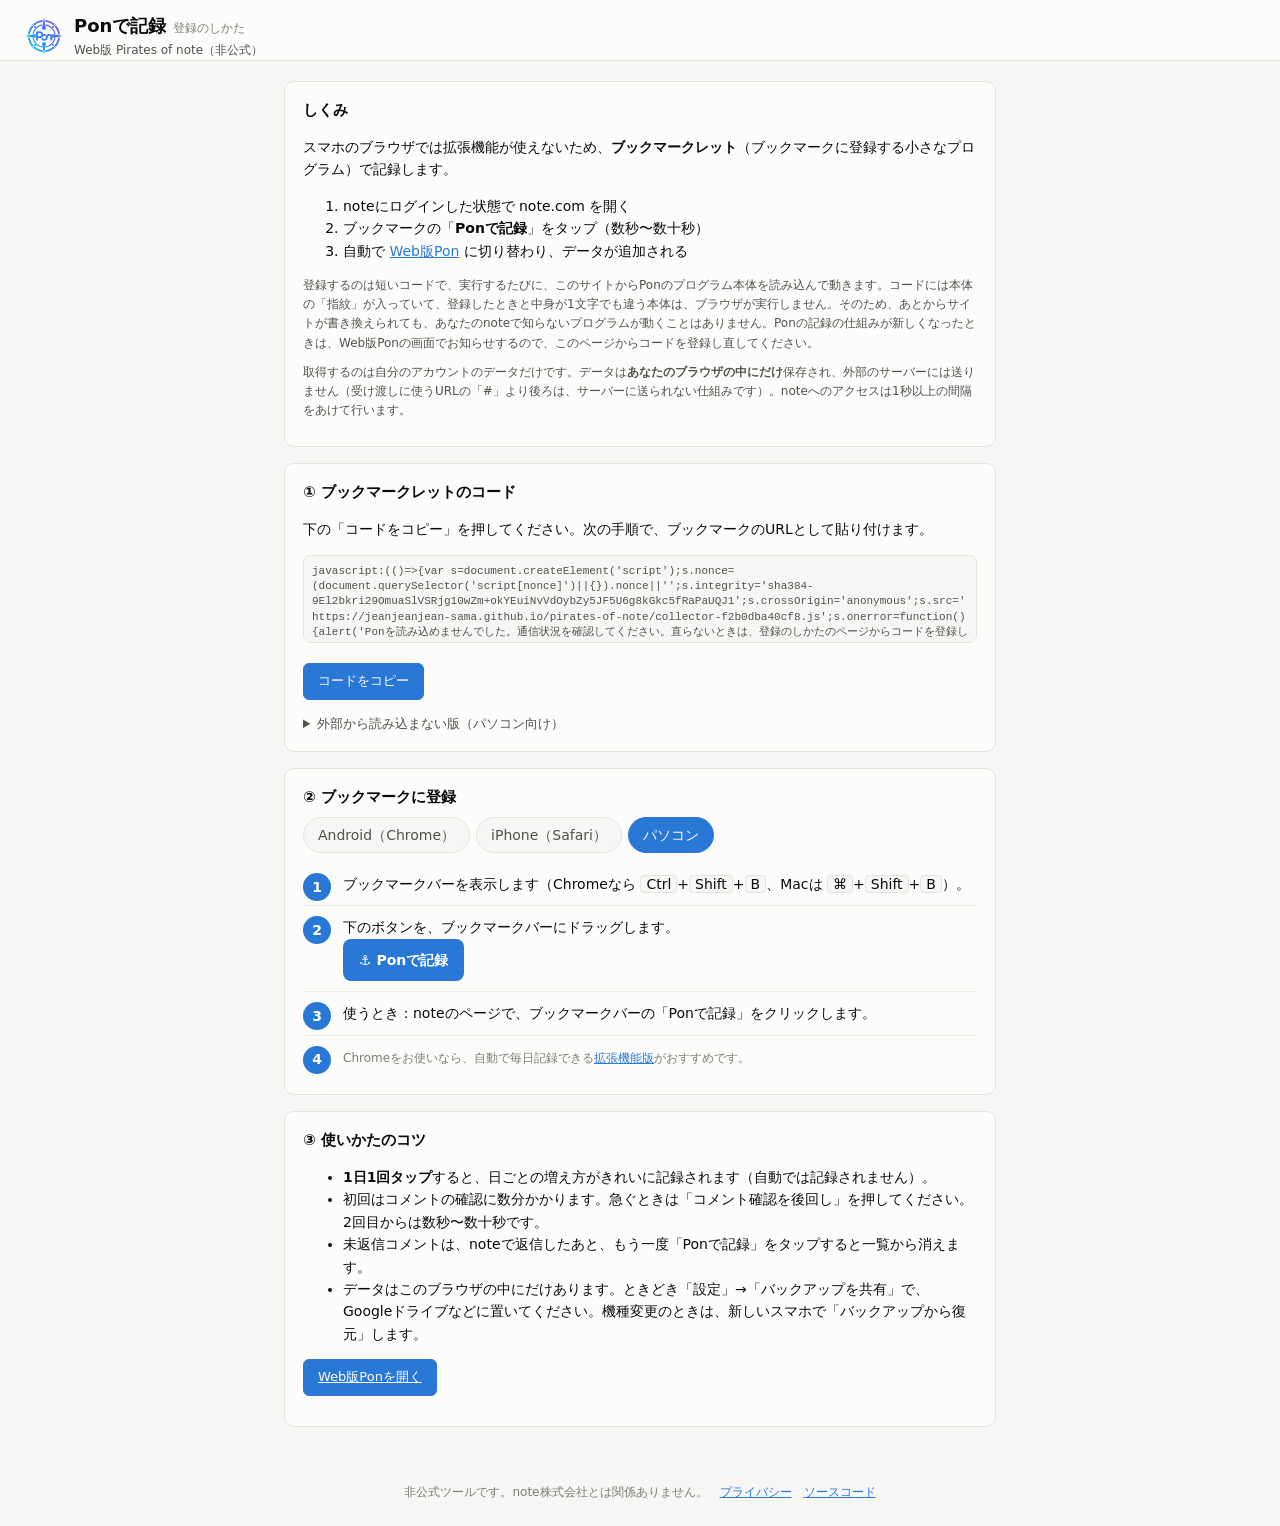
==== commit 839762d0: "v0.6.2" ====
--- a/docs/install.html
+++ b/docs/install.html
@@ -91,16 +91,16 @@
       <li><b>1日1回タップ</b>すると、日ごとの増え方がきれいに記録されます（自動では記録されません）。</li>
       <li>初回はコメントの確認に数分かかります。急ぐときは「コメント確認を後回し」を押してください。2回目からは数秒〜数十秒です。</li>
       <li>未返信コメントは、noteで返信したあと、もう一度「Ponで記録」をタップすると一覧から消えます。</li>
-      <li>データはこのブラウザの中にだけあります。ときどき「データ・設定」→「バックアップを共有」で、Googleドライブなどに保存してください。機種変更のときは、新しいスマホで「バックアップから復元」します。</li>
+      <li>データはこのブラウザの中にだけあります。ときどき「設定」→「バックアップを共有」で、Googleドライブなどに置いてください。機種変更のときは、新しいスマホで「バックアップから復元」します。</li>
     </ul>
     <p><a class="btn primary" href="./">Web版Ponを開く</a></p>
   </div>
 </main>
 <footer class="foot">非公式ツールです。note株式会社とは関係ありません。　<a href="privacy.html">プライバシー</a>　<a href="https://github.com/jeanjeanjean-sama/pirates-of-note">ソースコード</a></footer>
 <script>
-  const CODE = "javascript:(()=>{var s=document.createElement('script');s.nonce=(document.querySelector('script[nonce]')||{}).nonce||'';s.integrity='sha384-Od5CyN9KvTS8d16V2XERiR0m4/GJBpKLvdx9vX6yAMe8fj0AhiCgUOXUYLVziWW+';s.crossOrigin='anonymous';s.src='https://jeanjeanjean-sama.github.io/pirates-of-note/collector-ce5bf5898a15.js';s.onerror=function(){alert('Ponを読み込めませんでした。通信状況を確認してください。直らないときは、登録のしかたのページからコードを登録し直してください。')};document.body.appendChild(s)})();";
+  const CODE = "javascript:(()=>{var s=document.createElement('script');s.nonce=(document.querySelector('script[nonce]')||{}).nonce||'';s.integrity='sha384-9El2bkri29OmuaSlVSRjg10wZm+okYEuiNvVdOybZy5JF5U6g8kGkc5fRaPaUQJ1';s.crossOrigin='anonymous';s.src='https://jeanjeanjean-sama.github.io/pirates-of-note/collector-f2b0dba40cf8.js';s.onerror=function(){alert('Ponを読み込めませんでした。通信状況を確認してください。直らないときは、登録のしかたのページからコードを登録し直してください。')};document.body.appendChild(s)})();";
   document.getElementById('code').value = CODE;
-  document.getElementById('codeFull').value = "javascript:(async()=>{var e=(()=>{const e=\"jeanjeanjean\",t=/note\\.com\\/jeanjeanjean\\/n\\/n[0-9a-z]+/i,n=864e5;function o(e){return{v:1,urlname:e,checkedAt:0,following:!1,total:0,likedKeys:[],commentedKeys:[],quotedKeys:[],scannedKeys:[]}}const a=(e,t)=>t||!e.checkedAt||Date.now()-e.checkedAt>(e.following?7*n:n);return{CAPTAIN:e,QUOTE_RE:t,check:async function(n){const{getJson:r,me:s}=n,i=function(e,t){return e&&e.urlname===t.urlname?{...o(t.urlname),...e}:o(t.urlname)}(n.prev,s),c=e=>{try{n.onProgress&&n.onProgress(e)}catch(e){}};if(s.urlname===e)return{...i,captain:!0,following:!0,checkedAt:Date.now()};if(a(i,n.force)){c(\"ジァン=サマーとの縁を確認中…\");const t=await r(`/api/v2/creators/${e}`);if(i.following=!!(t&&t.data&&t.data.isFollowing),i.following){const t=[];for(let n=1;n<=30;n++){const o=await r(`/api/v2/creators/${e}/contents?kind=note&page=${n}`),a=o&&o.data||{};for(const e of a.contents||[])e&&e.key&&t.push({key:e.key,liked:!!e.isLiked,comments:e.commentCount||0});if(a.isLastPage||!(a.contents||[]).length)break}i.total=t.length,i.likedKeys=t.filter(e=>e.liked).map(e=>e.key);const n=new Set(i.commentedKeys.filter(e=>t.some(t=>t.key===e))),o=t.filter(e=>e.comments>0&&!n.has(e.key)).slice(0,60);for(let e=0;e<o.length;e++){c(`ジァン=サマーの記事のコメントを確認中… ${e+1} / ${o.length}`);try{let t=1;for(;t&&t<=3;){const a=await r(`/api/v3/notes/${o[e].key}/note_comments?page=${t}`);if((a.data||[]).some(e=>e&&e.user&&e.user.urlname===s.urlname)){n.add(o[e].key);break}t=a.next_page||null}}catch(e){}}i.commentedKeys=[...n]}i.checkedAt=Date.now()}if(i.following&&Array.isArray(n.ownKeys)){const e=new Set([...i.scannedKeys,...n.skipKeys||[]]),o=n.ownKeys.filter(t=>t&&!e.has(t)).slice(0,n.maxScan||15),a=new Set(i.quotedKeys);for(let e=0;e<o.length;e++){c(`自分の記事の引用を確認中… ${e+1} / ${o.length}`);try{const s=await r(`/api/v3/notes/${o[e]}`),c=s&&s.data||{};t.test(c.body||\"\")&&a.add(o[e]),i.scannedKeys.push(o[e]),n.onBody&&await n.onBody(o[e],c)}catch(t){/404/.test(String(t&&t.message))&&i.scannedKeys.push(o[e])}}i.quotedKeys=[...a],i.scannedKeys=i.scannedKeys.slice(-3e3)}return i},isDue:a}})();const t=(document.currentScript&&document.currentScript.src||\"\").match(/collector-([0-9a-f]+)\\.js/)?.[1]||\"\",n=\"pon.web.v1\",o=e=>new Promise(t=>setTimeout(t,e)),a=e=>(String(e).match(/\\/n\\/(n[0-9a-z]+)/i)||[])[1]||\"\",r=e=>(String(e).match(/note\\.com\\/([^/?#]+)\\/n\\//)||String(e).match(/^\\/([^/?#]+)\\/n\\//)||[])[1]||\"\",s=\"pon-web-collector\";let i=0;async function c(e){const t=i+1e3-Date.now();t>0&&await o(t);try{return await e()}finally{i=Date.now()}}async function l(e){for(let t=1;t<=3;t++){const n=await c(()=>fetch(e,{credentials:\"include\",headers:{Accept:\"application/json\"}}));if(n.ok)return n.json();if([401,403,404].includes(n.status)||3===t)throw new Error(`HTTP ${n.status}`);await o(2e3*t)}}const d=()=>{const e=document.cookie.match(/(?:^|;\\s*)note_gql_auth_token=([^;]+)/);return e?decodeURIComponent(e[1]):null};async function u(e,t){const n=d();if(!n)throw new Error(\"NOT_LOGGED_IN\");let a=\"\";for(let r=1;r<=4;r++){const s=await c(()=>fetch(\"https://graphql.note.com/graphql\",{method:\"POST\",headers:{\"content-type\":\"application/json\",accept:\"application/json\",authorization:`Bearer ${n}`},body:JSON.stringify({query:e,variables:t})})),i=await s.json().catch(()=>null);if(s.ok&&i&&i.data)return i.data;if(401===s.status||403===s.status)throw new Error(\"NOT_LOGGED_IN\");a=`HTTP ${s.status}`,r<4&&await o(2e3*2**(r-1))}throw new Error(`数値の取得に失敗しました（${a}）`)}function m(e){if(!e)return\"\";if(\"string\"==typeof e)return e;if(\"text\"===e.type)return e.value||\"\";const t=(e.children||[]).map(m).join(\"\");return\"p\"===e.tag_name||\"br\"===e.tag_name?t+\"\\n\":t}const p=e=>m(e.comment).replace(/\\s+/g,\" \").trim().slice(0,120);async function f(e){const t=[];for(let n=1;n&&n<=10;){const o=await l(`/api/v3/notes/${e}/note_comments?page=${n}`);t.push(...o.data||[]),n=o.next_page||null}return t}function y(e,t,n){return{noteKey:e.key,title:e.title,url:e.url,checkedCommentCount:e.comment,checkedAt:Date.now(),pending:t.filter(e=>e.user&&e.user.urlname!==n.urlname&&!1===e.is_creator_replied&&!e.is_blocked).map(e=>({commentKey:e.key,by:e.user.nickname||e.user.urlname,byUrlname:e.user.urlname,createdAt:e.created_at,likeCount:e.like_count||0,creatorLiked:!!e.is_creator_liked,excerpt:p(e)}))}}await async function(){const i=function(){const e=document.getElementById(s);e&&e.remove();const t=document.createElement(\"div\");t.id=s,t.style.cssText=\"position:fixed;left:12px;right:12px;bottom:12px;z-index:2147483647;max-width:420px;margin:0 auto;background:#1e56a0;color:#fff;font:14px/1.6 system-ui,sans-serif;padding:14px 16px;border-radius:12px;box-shadow:0 6px 24px rgba(0,0,0,.35);\",t.innerHTML='<div style=\"font-weight:700;margin-bottom:4px\">🧭 Ponで記録</div><div data-t style=\"white-space:pre-wrap\"></div><div data-b style=\"display:flex;gap:8px;justify-content:flex-end;margin-top:10px\"></div>',document.body.appendChild(t);const n=t.querySelector(\"[data-t]\"),o=t.querySelector(\"[data-b]\");return{set:e=>{n.textContent=e},buttons:e=>{o.innerHTML=\"\",e.forEach(([e,t])=>((e,t)=>{const n=document.createElement(\"button\");return n.textContent=e,n.style.cssText=\"border:0;border-radius:8px;padding:8px 12px;font:inherit;background:#fff;color:#1e56a0;cursor:pointer\",n.onclick=t,o.appendChild(n),n})(e,t))},close:()=>t.remove(),state:{skipComments:!1,cancelled:!1}}}();if(\"note.com\"!==location.hostname)return i.set(\"note.com のページで実行してください。\"),void i.buttons([[\"閉じる\",i.close]]);i.buttons([[\"中止\",()=>{i.state.cancelled=!0,i.close()}]]);try{i.set(\"noteの準備を待っています…\");for(let e=0;e<20&&!d();e++)await o(1e3);if(!d())throw new Error(\"noteにログインしてから実行してください（ログイン済みなら、noteのトップページを開き直してからもう一度）。\");let s={};try{s=JSON.parse(localStorage.getItem(n)||\"{}\")}catch(e){s={}}s.checked=s.checked||{},i.set(\"自分の情報を確認中…\");const c=(await l(\"/api/v2/current_user\")).data;if(!c||!c.urlname)throw new Error(\"noteにログインしてから実行してください。\");const m={urlname:c.urlname,nickname:c.nickname||c.urlname,followerCount:c.follower_count??null},p=String(s.account||s.urlname||\"\").toLowerCase();if(p&&p!==String(m.urlname).toLowerCase()){if(i.set(`別のアカウント（@${m.urlname}）でログインしています。\\nこのブラウザで前に記録したのは @${p} です。記録が混ざらないように、何も記録しませんでした。\\n\\n（Web版Ponの「記録するアカウント」が @${m.urlname} のときだけ、右のボタンを押してください。違うときは、押してもWeb版Ponの側で取り込みを止めます）`),!await new Promise(e=>i.buttons([[\"閉じる\",()=>{i.close(),e(!1)}],[`@${m.urlname} で記録する`,()=>e(!0)]])))return;s={checked:{}},i.buttons([[\"中止\",()=>{i.state.cancelled=!0,i.close()}]])}s.account=String(m.urlname).toLowerCase(),s.urlname=m.urlname,i.set(\"記事の数値を取得中…\");const h=await async function(e){const t=new Date(Date.now()+324e5).toISOString().slice(0,10),n=[];let o=null,r=null;for(let e=0;e<50;e++){const e={unit:\"ALL\",date:`${t}T00:00:00.000Z`,order:\"PUBLISHED_DATE_DESC\",first:100};o&&(e.after=o);const s=await u(\"query PonWebList($unit: DashboardPeriodUnit!, $date: Datetime!, $order: DashboardNoteListOrder, $first: Int!, $after: String) {\\n  dashboardNoteListConnection(unit: $unit, date: $date, order: $order, first: $first, after: $after) {\\n    pageInfo { hasNextPage endCursor }\\n    edges { node { note { title status publishedAt link { absoluteUrl } } metrics { pageViewCount impressionCount likeCount commentCount salesAmount } } }\\n  }\\n  dashboardStatLastUpdatedTimes { id noteStatLastUpdatedAt }\\n}\",e),i=s.dashboardNoteListConnection;r=r||s.dashboardStatLastUpdatedTimes&&s.dashboardStatLastUpdatedTimes.noteStatLastUpdatedAt||null;for(const e of i.edges||[]){const t=e.node||{},o=t.note||{},r=t.metrics||{},s=o.link&&o.link.absoluteUrl||\"\";n.push({key:a(s),title:o.title||\"\",url:s,status:o.status||\"\",publishedAt:o.publishedAt||\"\",imp:r.impressionCount||0,pv:r.pageViewCount||0,like:r.likeCount||0,comment:r.commentCount||0,sales:r.salesAmount||0})}if(!i.pageInfo||!i.pageInfo.hasNextPage)break;o=i.pageInfo.endCursor}const s=e=>n.reduce((t,n)=>t+n[e],0);return{date:t,capturedAt:(new Date).toISOString(),statUpdatedAt:r,followerCount:e.followerCount??null,totals:{imp:s(\"imp\"),pv:s(\"pv\"),like:s(\"like\"),comment:s(\"comment\"),sales:s(\"sales\"),articles:n.length},items:n}}(m);if(i.state.cancelled)return;const g=new Set(s.pendingKeys||[]),w=h.items.filter(e=>e.key&&e.comment>0&&(s.checked[e.key]!==e.comment||g.has(e.key))),k=[];i.buttons([[\"コメント確認を後回し\",()=>{i.state.skipComments=!0}],[\"中止\",()=>{i.state.cancelled=!0,i.close()}]]);for(let e=0;e<w.length;e++){if(i.state.cancelled)return;if(i.state.skipComments)break;i.set(`コメントを確認中… ${e+1} / ${w.length}記事\\n（初回は時間がかかります。2回目からは数秒です）`);try{const t=y(w[e],await f(w[e].key),m);k.push(t),s.checked[t.noteKey]=t.checkedCommentCount}catch(e){}}const b=new Set([...g].filter(e=>!k.some(t=>t.noteKey===e)));k.filter(e=>e.pending.length).forEach(e=>b.add(e.noteKey)),s.pendingKeys=[...b],i.buttons([[\"中止\",()=>{i.state.cancelled=!0,i.close()}]]),i.set(\"通知を確認中…\");const _=await async function(e,t){const n=2!==t.noticeScanVersion?\"\":t.lastNoticeSeenAt||\"\";let o=t.lastNoticeSeenAt||\"\";const s=new Map,i=[];for(let t=1;t<=25;t++){const c=await l(`/api/v3/notices?page=${t}`);let d=!1;for(const t of c.data||[]){if(t.noticed_at&&t.noticed_at>o&&(o=t.noticed_at),n&&t.noticed_at&&t.noticed_at<=n){d=!0;continue}if(\"note_comment_reply\"!==t.kind&&\"note_comment_like\"!==t.kind)continue;const c=t.all_area_url||t.featured_area_url||\"\",l=a(c),u=r(c);if(!l||!u)continue;const m=new URL(c,location.origin),p=m.searchParams.get(\"c\"),f=m.origin+m.pathname,y=(t.action_users||[]).map(e=>e.name).filter(Boolean).join(\"、\");if(u===e.urlname){\"note_comment_reply\"===t.kind&&i.push({id:`${l}|${t.noticed_at}|${y}`,noteKey:l,title:t.note_name||\"\",by:y,at:t.noticed_at,url:p?`${f}?c=${encodeURIComponent(p)}`:f});continue}const h=s.get(l)||{id:l,noteKey:l,noteTitle:t.note_name||\"\",noteUrl:f,author:u,source:\"notice\",firstSeenAt:(new Date).toISOString(),activity:[],lastActivityAt:null};h.activity.push({kind:\"note_comment_reply\"===t.kind?\"reply\":\"like\",by:y,at:t.noticed_at,link:p?`${f}?c=${encodeURIComponent(p)}`:f}),(!h.lastActivityAt||t.noticed_at>h.lastActivityAt)&&(h.lastActivityAt=t.noticed_at),s.set(l,h)}if(d||!c.next_page)break}return t.lastNoticeSeenAt=o,t.noticeScanVersion=2,{myComments:[...s.values()],threadReplies:i}}(m,s);if(i.state.cancelled)return;let S=s.perk||null;try{S=await e.check({getJson:l,me:m,prev:s.perk,force:!(s.perk&&s.perk.following),ownKeys:h.items.map(e=>e.key),onProgress:e=>i.set(e)}),s.perk=S}catch(e){}if(i.state.cancelled)return;i.set(\"Ponに渡しています…\");const $={app:\"pon-web\",v:1,cid:t,me:m,snapshot:h,unreplied:k,myComments:_.myComments,threadReplies:_.threadReplies,perk:S?{...S,scannedKeys:void 0}:null,logs:i.state.skipComments?[{level:\"info\",message:\"コメント確認の残りは次回に後回しにしました\"}]:[]},C=await async function(e){const t=new Blob([JSON.stringify(e)]).stream().pipeThrough(new CompressionStream(\"gzip\")),n=new Uint8Array(await new Response(t).arrayBuffer());let o=\"\";for(let e=0;e<n.length;e+=32768)o+=String.fromCharCode.apply(null,n.subarray(e,e+32768));return btoa(o).replace(/\\+/g,\"-\").replace(/\\//g,\"_\").replace(/=+$/,\"\")}($);localStorage.setItem(n,JSON.stringify(s)),location.href=`https://jeanjeanjean-sama.github.io/pirates-of-note/#pon=${C}`}catch(e){i.set(`❌ ${e.message}`),i.buttons([[\"閉じる\",i.close]])}}()})();";
+  document.getElementById('codeFull').value = "javascript:(async()=>{var e=(()=>{const e=\"jeanjeanjean\",t=/note\\.com\\/jeanjeanjean\\/n\\/n[0-9a-z]+/i,n=864e5;function o(e){return{v:1,urlname:e,checkedAt:0,following:!1,total:0,likedKeys:[],commentedKeys:[],quotedKeys:[],scannedKeys:[]}}const a=(e,t)=>t||!e.checkedAt||Date.now()-e.checkedAt>(e.following?7*n:n);return{CAPTAIN:e,QUOTE_RE:t,check:async function(n){const{getJson:s,me:r}=n,i=function(e,t){return e&&e.urlname===t.urlname?{...o(t.urlname),...e}:o(t.urlname)}(n.prev,r),c=e=>{try{n.onProgress&&n.onProgress(e)}catch(e){}};if(r.urlname===e)return{...i,captain:!0,following:!0,checkedAt:Date.now()};if(a(i,n.force)){c(\"ジァン=サマーとの縁を確認中…\");const t=await s(`/api/v2/creators/${e}`);if(i.following=!!(t&&t.data&&t.data.isFollowing),i.following){const t=[];for(let n=1;n<=30;n++){const o=await s(`/api/v2/creators/${e}/contents?kind=note&page=${n}`),a=o&&o.data||{};for(const e of a.contents||[])e&&e.key&&t.push({key:e.key,liked:!!e.isLiked,comments:e.commentCount||0});if(a.isLastPage||!(a.contents||[]).length)break}i.total=t.length,i.likedKeys=t.filter(e=>e.liked).map(e=>e.key);const n=new Set(i.commentedKeys.filter(e=>t.some(t=>t.key===e))),o=t.filter(e=>e.comments>0&&!n.has(e.key)).slice(0,60);for(let e=0;e<o.length;e++){c(`ジァン=サマーの記事のコメントを確認中… ${e+1} / ${o.length}`);try{let t=1;for(;t&&t<=3;){const a=await s(`/api/v3/notes/${o[e].key}/note_comments?page=${t}`);if((a.data||[]).some(e=>e&&e.user&&e.user.urlname===r.urlname)){n.add(o[e].key);break}t=a.next_page||null}}catch(e){}}i.commentedKeys=[...n]}i.checkedAt=Date.now()}if(i.following&&Array.isArray(n.ownKeys)){const e=new Set([...i.scannedKeys,...n.skipKeys||[]]),o=n.ownKeys.filter(t=>t&&!e.has(t)).slice(0,n.maxScan||15),a=new Set(i.quotedKeys);for(let e=0;e<o.length;e++){c(`自分の記事の引用を確認中… ${e+1} / ${o.length}`);try{const r=await s(`/api/v3/notes/${o[e]}`),c=r&&r.data||{};t.test(c.body||\"\")&&a.add(o[e]),i.scannedKeys.push(o[e]),n.onBody&&await n.onBody(o[e],c)}catch(t){/404/.test(String(t&&t.message))&&i.scannedKeys.push(o[e])}}i.quotedKeys=[...a],i.scannedKeys=i.scannedKeys.slice(-3e3)}return i},isDue:a}})();const t=(()=>{const e=e=>String(e||\"\").trim().toLowerCase();function t(t,n,o){const a=e(o),s=[t,...n||[]].filter(Boolean),r=t=>e(t&&t.user&&t.user.urlname),i=s.some(e=>r(e)===a),c=s.reduce((e,t)=>!e||String(t.created_at||\"\")>=String(e.created_at||\"\")?t:e,null),l=r(c);return{mine:i,lastBy:l,lastByName:c&&c.user&&(c.user.nickname||c.user.urlname)||\"\",lastAt:c&&c.created_at||\"\",lastKey:c&&c.key||\"\",needs:i&&!!l&&l!==a}}async function n(e,t,n,o=20){const a=[];for(let s=1;s&&s<=o;){const o=await e(`/api/v3/notes/${t}/note_comments?per_page=10&page=${s}&parent_key=${encodeURIComponent(n)}&order=oldest`);a.push(...o&&o.data||[]),s=o&&o.next_page||null}return a}const o=e=>e&&e.rootKey?`thr:${e.rootKey}@${e.lastAt||\"\"}`:`thr:${e&&e.id}`,a=(e,t={})=>!(!e||e.rootKey&&!e.needs||t[o(e)]),s=e=>!!e&&!1===e.own,r=(e,t={})=>!s(e)||!1!==(t&&t.badgeMineReplies);return{judge:t,fetchReplies:n,check:async function({getJson:o,note:a,roots:s,me:r,prev:i={},force:c=!1,own:l=!0,find:d=[],maxFind:u=10}){const m=e(r),f=[],y=new Set((d||[]).filter(Boolean)),p=new Set,h=new Set,k=(e,n)=>{h.add(e.key),p.add(e.key);for(const e of n)e&&e.key&&p.add(e.key);const o=t(e,n,m);o.mine&&f.push({id:e.key,rootKey:e.key,noteKey:a.key,title:a.title||\"\",url:a.url?`${a.url.replace(/[?#].*$/,\"\")}?c=${encodeURIComponent(e.key)}`:\"\",own:l,replyCount:e.reply_count,needs:o.needs,lastBy:o.lastBy,lastByName:o.lastByName,lastAt:o.lastAt,lastKey:o.lastKey,by:o.lastByName,at:o.lastAt,judgedAt:Date.now()})};for(const t of s||[]){if(!t||!t.key||!(t.reply_count>0)||t.is_blocked)continue;const s=e(t.user&&t.user.urlname)===m;if(l?!s&&!t.is_creator_replied:!s&&!i[t.key])continue;const r=i[t.key];!c&&r&&r.judgedAt&&r.replyCount===t.reply_count?(f.push(r),p.add(t.key),r.lastKey&&p.add(r.lastKey),h.add(t.key)):k(t,await n(o,a.key,t.key))}let w=[...y].filter(e=>!p.has(e));for(const e of s||[]){if(!w.length||u<=0)break;if(!e||!e.key||h.has(e.key)||!(e.reply_count>0)||e.is_blocked)continue;u--;const t=await n(o,a.key,e.key),s=new Set(t.map(e=>e&&e.key));w.some(e=>s.has(e))?k(e,t):h.add(e.key),w=w.filter(e=>!s.has(e))}return f},dismissKey:o,shows:a,isMineOnOther:s,inBadge:r,badgeCount:(e,t={},n={})=>Object.values(e||{}).filter(e=>a(e,t)&&r(e,n)).length}})(),n=(document.currentScript&&document.currentScript.src||\"\").match(/collector-([0-9a-f]+)\\.js/)?.[1]||\"\",o=\"pon.web.v1\",a=e=>new Promise(t=>setTimeout(t,e)),s=e=>(String(e).match(/\\/n\\/(n[0-9a-z]+)/i)||[])[1]||\"\",r=e=>(String(e).match(/note\\.com\\/([^/?#]+)\\/n\\//)||String(e).match(/^\\/([^/?#]+)\\/n\\//)||[])[1]||\"\",i=\"pon-web-collector\";let c=0;async function l(e){const t=c+1e3-Date.now();t>0&&await a(t);try{return await e()}finally{c=Date.now()}}async function d(e){for(let t=1;t<=3;t++){const n=await l(()=>fetch(e,{credentials:\"include\",headers:{Accept:\"application/json\"}}));if(n.ok)return n.json();if([401,403,404].includes(n.status)||3===t)throw new Error(`HTTP ${n.status}`);await a(2e3*t)}}const u=()=>{const e=document.cookie.match(/(?:^|;\\s*)note_gql_auth_token=([^;]+)/);return e?decodeURIComponent(e[1]):null};async function m(e,t){const n=u();if(!n)throw new Error(\"NOT_LOGGED_IN\");let o=\"\";for(let s=1;s<=4;s++){const r=await l(()=>fetch(\"https://graphql.note.com/graphql\",{method:\"POST\",headers:{\"content-type\":\"application/json\",accept:\"application/json\",authorization:`Bearer ${n}`},body:JSON.stringify({query:e,variables:t})})),i=await r.json().catch(()=>null);if(r.ok&&i&&i.data)return i.data;if(401===r.status||403===r.status)throw new Error(\"NOT_LOGGED_IN\");o=`HTTP ${r.status}`,s<4&&await a(2e3*2**(s-1))}throw new Error(`数値の取得に失敗しました（${o}）`)}async function f(e){const t=e,n=[];let o=null,a=null;for(let e=0;e<50;e++){const e={unit:\"ALL\",date:`${t}T00:00:00.000Z`,order:\"PUBLISHED_DATE_DESC\",first:100};o&&(e.after=o);const r=await m(\"query PonWebList($unit: DashboardPeriodUnit!, $date: Datetime!, $order: DashboardNoteListOrder, $first: Int!, $after: String) {\\n  dashboardNoteListConnection(unit: $unit, date: $date, order: $order, first: $first, after: $after) {\\n    pageInfo { hasNextPage endCursor }\\n    edges { node { note { title status publishedAt link { absoluteUrl } } metrics { pageViewCount impressionCount likeCount commentCount salesAmount } } }\\n  }\\n  dashboardStatLastUpdatedTimes { id noteStatLastUpdatedAt }\\n}\",e),i=r.dashboardNoteListConnection;a=a||r.dashboardStatLastUpdatedTimes&&r.dashboardStatLastUpdatedTimes.noteStatLastUpdatedAt||null;for(const e of i.edges||[]){const t=e.node||{},o=t.note||{},a=t.metrics||{},r=o.link&&o.link.absoluteUrl||\"\";n.push({key:s(r),title:o.title||\"\",url:r,status:o.status||\"\",publishedAt:o.publishedAt||\"\",imp:a.impressionCount||0,pv:a.pageViewCount||0,like:a.likeCount||0,comment:a.commentCount||0,sales:a.salesAmount||0})}if(!i.pageInfo||!i.pageInfo.hasNextPage)break;o=i.pageInfo.endCursor}return{items:n,statUpdatedAt:a}}function y(e){if(!e)return\"\";if(\"string\"==typeof e)return e;if(\"text\"===e.type)return e.value||\"\";const t=(e.children||[]).map(y).join(\"\");return\"p\"===e.tag_name||\"br\"===e.tag_name?t+\"\\n\":t}const p=e=>y(e.comment).replace(/\\s+/g,\" \").trim().slice(0,120);async function h(e){const t=[];for(let n=1;n&&n<=10;){const o=await d(`/api/v3/notes/${e}/note_comments?page=${n}`);t.push(...o.data||[]),n=o.next_page||null}return t}function k(e,t,n){return{noteKey:e.key,title:e.title,url:e.url,checkedCommentCount:e.comment,checkedAt:Date.now(),pending:t.filter(e=>e.user&&e.user.urlname!==n.urlname&&!1===e.is_creator_replied&&!e.is_blocked).map(e=>({commentKey:e.key,by:e.user.nickname||e.user.urlname,byUrlname:e.user.urlname,createdAt:e.created_at,likeCount:e.like_count||0,creatorLiked:!!e.is_creator_liked,excerpt:p(e)}))}}await async function(){const c=function(){const e=document.getElementById(i);e&&e.remove();const t=document.createElement(\"div\");t.id=i,t.style.cssText=\"position:fixed;left:12px;right:12px;bottom:12px;z-index:2147483647;max-width:420px;margin:0 auto;background:#1e56a0;color:#fff;font:14px/1.6 system-ui,sans-serif;padding:14px 16px;border-radius:12px;box-shadow:0 6px 24px rgba(0,0,0,.35);\",t.innerHTML='<div style=\"font-weight:700;margin-bottom:4px\">🧭 Ponで記録</div><div data-t style=\"white-space:pre-wrap\"></div><div data-b style=\"display:flex;gap:8px;justify-content:flex-end;margin-top:10px\"></div>',document.body.appendChild(t);const n=t.querySelector(\"[data-t]\"),o=t.querySelector(\"[data-b]\");return{set:e=>{n.textContent=e},buttons:e=>{o.innerHTML=\"\",e.forEach(([e,t])=>((e,t)=>{const n=document.createElement(\"button\");return n.textContent=e,n.style.cssText=\"border:0;border-radius:8px;padding:8px 12px;font:inherit;background:#fff;color:#1e56a0;cursor:pointer\",n.onclick=t,o.appendChild(n),n})(e,t))},close:()=>t.remove(),state:{skipComments:!1,cancelled:!1}}}();if(\"note.com\"!==location.hostname)return c.set(\"note.com のページで実行してください。\"),void c.buttons([[\"閉じる\",c.close]]);c.buttons([[\"中止\",()=>{c.state.cancelled=!0,c.close()}]]);try{c.set(\"noteの準備を待っています…\");for(let e=0;e<20&&!u();e++)await a(1e3);if(!u())throw new Error(\"noteにログインしてから実行してください（ログイン済みなら、noteのトップページを開き直してからもう一度）。\");let i={};try{i=JSON.parse(localStorage.getItem(o)||\"{}\")}catch(e){i={}}i.checked=i.checked||{},c.set(\"自分の情報を確認中…\");const l=(await d(\"/api/v2/current_user\")).data;if(!l||!l.urlname)throw new Error(\"noteにログインしてから実行してください。\");const m={urlname:l.urlname,nickname:l.nickname||l.urlname,followerCount:l.follower_count??null},y=String(i.account||i.urlname||\"\").toLowerCase();if(y&&y!==String(m.urlname).toLowerCase()){if(c.set(`別のアカウント（@${m.urlname}）でログインしています。\\nこのブラウザで前に記録したのは @${y} です。記録が混ざらないように、何も記録しませんでした。\\n\\n（Web版Ponの「記録するアカウント」が @${m.urlname} のときだけ、右のボタンを押してください。違うときは、押してもWeb版Ponの側で取り込みを止めます）`),!await new Promise(e=>c.buttons([[\"閉じる\",()=>{c.close(),e(!1)}],[`@${m.urlname} で記録する`,()=>e(!0)]])))return;i={checked:{}},c.buttons([[\"中止\",()=>{c.state.cancelled=!0,c.close()}]])}i.account=String(m.urlname).toLowerCase(),i.urlname=m.urlname,c.set(\"記事の数値を取得中…\");const p=await async function(e){const t=new Date(Date.now()+324e5).toISOString().slice(0,10),{items:n,statUpdatedAt:o}=await f(t),a=e=>n.reduce((t,n)=>t+n[e],0);return{date:t,capturedAt:(new Date).toISOString(),statUpdatedAt:o,followerCount:e.followerCount??null,totals:{imp:a(\"imp\"),pv:a(\"pv\"),like:a(\"like\"),comment:a(\"comment\"),sales:a(\"sales\"),articles:n.length},items:n}}(m);if(!p.items.length)throw new Error(\"記事一覧が空で返ってきました。noteのページを読み込み直してから、もう一度「Ponで記録」を押してください（ログインの印が古くなっている可能性があります）。\");if(c.state.cancelled)return;const w=[],g=e=>{const t=new Date(e).getTime();return Number.isNaN(t)?\"\":new Date(t+324e5).toISOString().slice(0,10)},b=(e,t)=>{const n=new Date(`${e}T00:00:00Z`);return n.setUTCDate(n.getUTCDate()+t),n.toISOString().slice(0,10)};i.recDays=[...new Set([...i.recDays||[],p.date])].sort().slice(-90),i.finalSent=i.finalSent||[];let S=i.recDays.filter(e=>e<p.date);if(!i.finalInit){for(let e=1;e<=14;e++)S.push(b(p.date,-e));i.finalInit=!0}const _=b(p.date,-28);S=[...new Set(S)].filter(e=>e>=_&&!i.finalSent.includes(e)).sort().reverse().slice(0,10);const A=new Set(p.items.map(e=>e.key));for(const e of S){if(c.state.cancelled)return;if(g(p.statUpdatedAt)>e){c.set(`前の日の記録を確定中… ${e}`);try{const t=await f(e);if(!t.items.length)continue;if(t.items.some(t=>t.publishedAt&&g(t.publishedAt)>e)){i.finalSent.push(e);continue}w.push({date:e,statUpdatedAt:t.statUpdatedAt,cols:[\"key\",\"imp\",\"pv\",\"like\",\"comment\",\"sales\"],rows:t.items.map(e=>[e.key,e.imp,e.pv,e.like,e.comment,e.sales]),arts:t.items.filter(e=>!A.has(e.key)).map(e=>({key:e.key,title:e.title,url:e.url,status:e.status,publishedAt:e.publishedAt}))}),i.finalSent.push(e)}catch(e){}}}i.finalSent=i.finalSent.sort().slice(-200);const v=new Set(i.pendingKeys||[]),K=p.items.filter(e=>e.key&&e.comment>0&&(i.checked[e.key]!==e.comment||v.has(e.key))),$=[];i.threads=i.threads||{};const C=[],x=async(e,n)=>{const o={};for(const t of Object.values(i.threads))t.noteKey===e.key&&(o[t.rootKey]=t);const a=await t.check({getJson:d,note:e,roots:n,me:m.urlname,prev:o,own:!0});for(const t of Object.keys(i.threads))i.threads[t].noteKey===e.key&&delete i.threads[t];for(const e of a)i.threads[e.rootKey]=e;C.push({noteKey:e.key,items:a})};c.buttons([[\"コメント確認を後回し\",()=>{c.state.skipComments=!0}],[\"中止\",()=>{c.state.cancelled=!0,c.close()}]]);for(let e=0;e<K.length;e++){if(c.state.cancelled)return;if(c.state.skipComments)break;c.set(`コメントを確認中… ${e+1} / ${K.length}記事\\n（初回は時間がかかります。2回目からは数秒です）`);try{const t=await h(K[e].key),n=k(K[e],t,m);$.push(n),await x(K[e],t),i.checked[n.noteKey]=n.checkedCommentCount}catch(e){}}const D=new Set([...v].filter(e=>!$.some(t=>t.noteKey===e)));$.filter(e=>e.pending.length).forEach(e=>D.add(e.noteKey)),i.pendingKeys=[...D],c.buttons([[\"中止\",()=>{c.state.cancelled=!0,c.close()}]]),c.set(\"通知を確認中…\");const j=await async function(e,t){const n=3!==t.noticeScanVersion?\"\":t.lastNoticeSeenAt||\"\";let o=t.lastNoticeSeenAt||\"\";const a=new Map,i=new Map,c=new Map;for(let t=1;t<=25;t++){const l=await d(`/api/v3/notices?page=${t}`);let u=!1;for(const t of l.data||[]){if(t.noticed_at&&t.noticed_at>o&&(o=t.noticed_at),n&&t.noticed_at&&t.noticed_at<=n){u=!0;continue}if(\"note_comment\"!==t.kind&&\"note_comment_reply\"!==t.kind&&\"note_comment_like\"!==t.kind)continue;const l=t.all_area_url||t.featured_area_url||\"\",d=s(l),m=r(l);if(!d||!m)continue;const f=new URL(l,location.origin),y=f.searchParams.get(\"c\"),p=f.origin+f.pathname,h=(t.action_users||[]).map(e=>e.name).filter(Boolean).join(\"、\");if(m===e.urlname){\"note_comment_like\"!==t.kind&&i.set(d,{key:d,title:t.note_name||\"\",url:p});continue}if(\"note_comment\"===t.kind)continue;if(\"note_comment_reply\"===t.kind){const e=c.get(d)||{key:d,title:t.note_name||\"\",url:p,find:[]};y&&!e.find.includes(y)&&e.find.push(y),c.set(d,e)}const k=a.get(d)||{id:d,noteKey:d,noteTitle:t.note_name||\"\",noteUrl:p,author:m,source:\"notice\",firstSeenAt:(new Date).toISOString(),activity:[],lastActivityAt:null};k.activity.push({kind:\"note_comment_reply\"===t.kind?\"reply\":\"like\",by:h,at:t.noticed_at,link:y?`${p}?c=${encodeURIComponent(y)}`:p}),(!k.lastActivityAt||t.noticed_at>k.lastActivityAt)&&(k.lastActivityAt=t.noticed_at),a.set(d,k)}if(u||!l.next_page)break}return t.lastNoticeSeenAt=o||`${new Date(Date.now()+324e5).toISOString().slice(0,19)}+09:00`,t.noticeScanVersion=3,{myComments:[...a.values()],threadNotes:i,otherNotes:c}}(m,i);if(c.state.cancelled)return;const N=new Set(C.map(e=>e.noteKey));for(const e of j.threadNotes.values())if(!N.has(e.key)&&!c.state.cancelled){c.set(\"返信のやり取りを確認中…\");try{const t=p.items.find(t=>t.key===e.key)||e,n=await h(e.key);$.push(k({...t,comment:t.comment??-1},n,m)),await x(t,n)}catch(e){}}const O=new Map(j.otherNotes);for(const e of Object.values(i.threads))e&&!1===e.own&&e.needs&&!O.has(e.noteKey)&&O.size<40&&O.set(e.noteKey,{key:e.noteKey,title:e.title||\"\",url:String(e.url||\"\").replace(/[?#].*$/,\"\"),find:[],onlyPrev:!0});let U=0;for(const e of O.values()){if(c.state.cancelled||U>=30)break;c.set(\"自分のコメントへの返信を確認中…\");try{const n=await h(e.key),o={};for(const t of Object.values(i.threads))t.noteKey===e.key&&(o[t.rootKey]=t);const a=await t.check({getJson:d,note:e,roots:e.onlyPrev?n.filter(e=>o[e.key]):n,me:m.urlname,prev:o,own:!1,find:e.find});for(const t of Object.keys(i.threads))i.threads[t].noteKey===e.key&&delete i.threads[t];for(const e of a)i.threads[e.rootKey]=e;C.push({noteKey:e.key,items:a}),U++}catch(e){}}i.threads=Object.fromEntries(Object.entries(i.threads).sort((e,t)=>String(t[1].at||\"\").localeCompare(String(e[1].at||\"\"))).slice(0,300));let T=i.perk||null;try{T=await e.check({getJson:d,me:m,prev:i.perk,force:!(i.perk&&i.perk.following),ownKeys:p.items.map(e=>e.key),onProgress:e=>c.set(e)}),i.perk=T}catch(e){}if(c.state.cancelled)return;c.set(\"Ponに渡しています…\");const I={app:\"pon-web\",v:1,cid:n,me:m,snapshot:p,unreplied:$,myComments:j.myComments,threads:C,lookAt:Date.now(),finals:w,perk:T?{...T,scannedKeys:void 0}:null,logs:c.state.skipComments?[{level:\"info\",message:\"コメント確認の残りは次回に後回しにしました\"}]:[]},L=await async function(e){const t=new Blob([JSON.stringify(e)]).stream().pipeThrough(new CompressionStream(\"gzip\")),n=new Uint8Array(await new Response(t).arrayBuffer());let o=\"\";for(let e=0;e<n.length;e+=32768)o+=String.fromCharCode.apply(null,n.subarray(e,e+32768));return btoa(o).replace(/\\+/g,\"-\").replace(/\\//g,\"_\").replace(/=+$/,\"\")}(I);localStorage.setItem(o,JSON.stringify(i)),location.href=`https://jeanjeanjean-sama.github.io/pirates-of-note/#pon=${L}`}catch(e){c.set(`❌ ${e.message}`),c.buttons([[\"閉じる\",c.close]])}}()})();";
   document.getElementById('drag').href = CODE;
   document.getElementById('drag').addEventListener('click', (e) => { e.preventDefault(); alert('このボタンはクリックせず、ブックマークバーにドラッグしてください。'); });
   document.getElementById('copy').addEventListener('click', async () => {
--- a/docs/app/dashboard.css
+++ b/docs/app/dashboard.css
@@ -44,7 +44,19 @@
 .brand { display: flex; gap: 10px; align-items: center; }
 .logo { font-size: 22px; color: var(--accent); }
 .sub { margin: 0; color: var(--text-2); font-size: 12px; }
-.tabs { display: flex; gap: 4px; margin-top: 10px; overflow-x: auto; }
+.tabs { display: flex; gap: 4px; margin-top: 10px; overflow-x: auto; scrollbar-width: none; scroll-behavior: smooth; }
+.tabs::-webkit-scrollbar { display: none; }
+/* v0.6.2 D：スマホ幅でタブが横に続くことが分かるように（右端・左端をぼかし、矢印を出す） */
+.tabs-wrap { position: relative; }
+.tabs-wrap.more-right::after, .tabs-wrap.more-left::before { content: ""; position: absolute; top: 10px; bottom: 0; width: 36px; pointer-events: none; z-index: 1; }
+.tabs-wrap.more-right::after { right: 0; background: linear-gradient(to right, transparent, var(--surface) 75%); }
+.tabs-wrap.more-left::before { left: 0; background: linear-gradient(to left, transparent, var(--surface) 75%); }
+html[data-theme] .tabs-wrap.more-right::after { background: linear-gradient(to right, transparent, var(--head-edge, rgba(0,0,0,.55)) 80%); }
+html[data-theme] .tabs-wrap.more-left::before { background: linear-gradient(to left, transparent, var(--head-edge, rgba(0,0,0,.55)) 80%); }
+.tabs-more { position: absolute; top: 12px; z-index: 2; border: 0; background: none; font-size: 22px; line-height: 1; padding: 4px 6px; color: var(--text-2); cursor: pointer; }
+html[data-theme] .tabs-more { color: var(--head-text); }
+.tabs-more.left { left: -4px; } .tabs-more.right { right: -4px; }
+.subtabs { margin-bottom: 12px; }
 .tabs button { border: 0; background: none; color: var(--text-2); padding: 8px 14px; font-size: 14px; border-bottom: 2px solid transparent; cursor: pointer; white-space: nowrap; }
 .tabs button[aria-selected="true"] { color: var(--text); border-bottom-color: var(--accent); font-weight: 600; }
 .pill { display: inline-block; min-width: 18px; padding: 0 6px; border-radius: 9px; background: var(--pill); color: #fff; font-size: 11px; line-height: 18px; text-align: center; }
@@ -55,6 +67,15 @@
 .empty { text-align: center; padding: 32px; }
 .meta { color: var(--muted); font-size: 12px; font-weight: normal; }
 .hint { color: var(--text-2); font-size: 12px; margin: 4px 0 10px; }
+.totals-box { margin-bottom: 16px; }
+.totals-head { display: flex; flex-wrap: wrap; align-items: center; justify-content: space-between; gap: 6px 16px; background: color-mix(in srgb, var(--accent) 10%, var(--surface)); border: 1px solid color-mix(in srgb, var(--accent) 35%, var(--line)); border-left: 5px solid var(--accent); border-radius: var(--radius); padding: 8px 14px; margin-bottom: 10px; }
+.totals-title { display: flex; align-items: center; gap: 10px; }
+.totals-badge { background: var(--accent); color: #fff; font-weight: 700; font-size: 16px; padding: 2px 12px; border-radius: 6px; letter-spacing: .1em; }
+.totals-name { font-size: 18px; font-weight: 700; color: var(--text); }
+.totals-when { display: flex; flex-direction: column; align-items: flex-end; font-size: 13px; color: var(--text-2); font-variant-numeric: tabular-nums; }
+.totals-when > span:first-child { font-weight: 600; color: var(--text); }
+.totals-prev { font-size: 12px; color: var(--muted); }
+@media (max-width: 560px) { .totals-when { align-items: flex-start; } }
 .kpis { display: grid; grid-template-columns: repeat(auto-fit, minmax(160px, 1fr)); gap: 12px; margin-bottom: 6px; }
 .kpi { background: var(--surface); border: 1px solid var(--line); border-radius: var(--radius); padding: 12px 14px; }
 .kpi .label { color: var(--text-2); font-size: 12px; }
@@ -72,9 +93,9 @@
 .chart .axis text { fill: var(--muted); font-size: 11px; }
 .chart .gridline { stroke: var(--grid); stroke-width: 1; }
 .chart .baseline { stroke: var(--line); stroke-width: 1; }
-.chart .series { fill: none; stroke: var(--series-1); stroke-width: 2; stroke-linejoin: round; stroke-linecap: round; }
-.chart .dot { fill: var(--series-1); stroke: var(--surface); stroke-width: 2; }
-.chart .dot.multi { fill: var(--surface); stroke: var(--series-1); stroke-width: 2; }
+.chart .series { fill: none; stroke: var(--m-c, var(--series-1)); stroke-width: 2; stroke-linejoin: round; stroke-linecap: round; }
+.chart .dot { fill: var(--m-c, var(--series-1)); stroke: var(--surface); stroke-width: 2; }
+.chart .dot.multi { fill: var(--surface); stroke: var(--m-c, var(--series-1)); stroke-width: 2; }
 .chart .cross { stroke: var(--muted); stroke-width: 1; stroke-dasharray: 3 3; }
 .chart .hit { fill: transparent; cursor: crosshair; }
 .chart .nodata { display: flex; align-items: center; justify-content: center; height: 260px; color: var(--muted); text-align: center; padding: 0 16px; }
@@ -123,8 +144,8 @@
 .subhead { font-size: 14px; margin: 18px 0 4px; padding-top: 12px; border-top: 1px solid var(--line); }
 
 /* ---------- 記事カード ---------- */
-:root { --c-imp: #2a78d6; --c-pv: #eb6834; --c-like: #1baf7a; --track: #ecebe7; }
-@media (prefers-color-scheme: dark) { :root { --c-imp: #3987e5; --c-pv: #d95926; --c-like: #199e70; --track: #2a2a28; } }
+:root { --c-imp: #2a78d6; --c-pv: #eb6834; --c-like: #1baf7a; --c-comment: #8a63d2; --c-rate: #5d5a52; --c-prev: #8f8e87; --track: #ecebe7; }
+@media (prefers-color-scheme: dark) { :root { --c-imp: #3987e5; --c-pv: #d95926; --c-like: #199e70; --c-comment: #9b7ae0; --c-rate: #c3c2b7; --c-prev: #8f8e87; --track: #2a2a28; } }
 .controls.wrap { margin: 4px 0 8px; }
 .acard { border-top: 1px solid var(--line); padding: 14px 0; }
 .acard:first-of-type { border-top: 0; }
@@ -132,7 +153,8 @@
 .atitle:hover { text-decoration: underline; }
 .ameta { font-size: 12px; color: var(--muted); margin: 2px 0 8px; }
 .mrow { display: grid; grid-template-columns: 64px 1fr 72px 64px; gap: 10px; align-items: center; margin: 4px 0; font-size: 12px; }
-.mlabel { color: var(--text-2); }
+.mlabel { color: var(--text-2); font-size: 12px; line-height: 1.2; overflow-wrap: anywhere; }
+.mlabel.long { font-size: 10.5px; }
 .mbar { position: relative; height: 10px; background: var(--track); border-radius: 5px; }
 .mbar.none { background: none; }
 .mbar .fill { position: absolute; left: 0; top: 0; bottom: 0; border-radius: 5px; }
@@ -159,11 +181,39 @@
 .chart .pt:hover { stroke: var(--text); }
 .chart .guide { stroke: var(--muted); stroke-width: 1; stroke-dasharray: 4 4; opacity: .7; }
 .chart .guide-t { fill: var(--muted); font-size: 11px; }
-.legend { display: flex; gap: 16px; font-size: 12px; color: var(--text-2); margin: 4px 0 8px; }
+.legend { display: flex; flex-wrap: wrap; gap: 6px 16px; font-size: 12px; color: var(--text-2); margin: 4px 0 8px; }
 .lg { display: inline-flex; gap: 6px; align-items: center; }
 .sw { width: 10px; height: 10px; border-radius: 50%; display: inline-block; }
 .sw.recent { background: var(--series-1); }
 .sw.past { background: var(--muted); opacity: .55; }
+/* v0.6.1 (7) マップの点も指標の色（A＝PVの色、B＝スキの色）。それ以前の記事は薄く */
+#tab-map { --map-c: var(--c-pv); } #tab-map.map-b { --map-c: var(--c-like); }
+#tab-map .chart .pt.recent { fill: var(--map-c); }
+#tab-map .chart .pt.past { fill: var(--map-c); fill-opacity: .3; stroke: var(--map-c); stroke-opacity: .55; stroke-width: 1; }
+#tab-map .sw.recent { background: var(--map-c); } #tab-map .sw.past { background: var(--map-c); opacity: .35; }
+/* v0.6.1 (8) 4つの区画 */
+.map-controls { margin: 4px 0 6px; }
+.map-controls input[type="number"] { width: 6em; font: inherit; padding: 3px 6px; border: 1px solid var(--line); border-radius: 6px; background: var(--bg); color: var(--text); }
+#tab-map { --q-tr: #23915a; --q-br: #d0453f; --q-tl: #2f74cf; --q-bl: #8a8984; }
+@media (prefers-color-scheme: dark) { #tab-map { --q-tr: #4cc27d; --q-br: #ff7b72; --q-tl: #5f9ff0; --q-bl: #a3a29b; } }
+html[data-theme="king"] #tab-map { --q-tr: #4cc27d; --q-br: #ff7b72; --q-tl: #5f9ff0; --q-bl: #a3a29b; }
+.chart .q-bg { fill-opacity: .08; } .chart .q-bg.q-tr { fill: var(--q-tr); } .chart .q-bg.q-br { fill: var(--q-br); } .chart .q-bg.q-tl { fill: var(--q-tl); } .chart .q-bg.q-bl { fill: var(--q-bl); }
+.chart .q-line { stroke: var(--text-2); stroke-width: 1.2; stroke-dasharray: 5 4; }
+.chart .q-med { fill: var(--text-2); font-size: 11px; }
+.chart .q-name { font-size: 12px; font-weight: 700; }
+.chart .q-name.q-tr { fill: var(--q-tr); } .chart .q-name.q-br { fill: var(--q-br); } .chart .q-name.q-tl { fill: var(--q-tl); } .chart .q-name.q-bl { fill: var(--q-bl); }
+.qsw { width: 12px; height: 12px; border-radius: 3px; display: inline-block; opacity: .55; }
+.qsw.q-tr { background: var(--q-tr); } .qsw.q-br { background: var(--q-br); } .qsw.q-tl { background: var(--q-tl); } .qsw.q-bl { background: var(--q-bl); }
+.quad-info { margin-top: 2px; }
+/* 色の設定 */
+.color-list { display: grid; gap: 10px; }
+.color-list fieldset { border: 1px solid var(--line); border-radius: 8px; padding: 6px 12px 10px; margin: 0; }
+.color-list legend { font-size: 12px; color: var(--text-2); padding: 0 4px; }
+.color-row { display: flex; flex-wrap: wrap; align-items: center; gap: 4px 10px; padding: 4px 0; }
+.color-row label { display: inline-flex; align-items: center; gap: 8px; min-width: 16em; }
+.color-row input[type="color"] { width: 40px; height: 28px; padding: 0 2px; border: 1px solid var(--line); border-radius: 6px; background: var(--bg); cursor: pointer; }
+.color-row .color-warn { font-size: 12px; flex-basis: 100%; }
+.color-row .color-warn:empty { display: none; }
 @media (max-width: 640px) { .mrow { grid-template-columns: 48px 1fr 56px 48px; gap: 6px; } }
 .mini .mbar-fill.like { fill: var(--c-like); }
 
@@ -263,7 +313,7 @@
     --head-bg: repeating-linear-gradient(180deg, #2b1c0e 0 22px, #24170b 22px 23px), #22160a;
   }
   html[data-theme="pirate"] body { background: radial-gradient(ellipse at top, #2a1d10, transparent 60%), var(--bg); }
-  html[data-theme="pirate"] .btn.primary { color: #1a1108; }
+  html[data-theme="pirate"] .btn.primary, html[data-theme="pirate"] .totals-badge { color: #1a1108; }
 }
 
 /* 海軍本部：白い制服と紺の旗 */
@@ -283,7 +333,7 @@
     --accent: #7fa7e6; --series-1: #7fa7e6; --good: #4cc26b; --bad: #ff7b72; --danger: #ff7b72; --pill: #d9453b;
     --head-bg: #0a1a33;
   }
-  html[data-theme="navy"] .btn.primary { color: #0b1320; }
+  html[data-theme="navy"] .btn.primary, html[data-theme="navy"] .totals-badge { color: #0b1320; }
 }
 
 /* 黄金の宝島 */
@@ -304,13 +354,13 @@
     --head-bg: linear-gradient(135deg, #5a4108, #2c1f02 60%, #4a3505);
   }
   html[data-theme="treasure"] .card, html[data-theme="treasure"] .kpi { box-shadow: 0 2px 8px rgba(0,0,0,.3); }
-  html[data-theme="treasure"] .btn.primary { color: #14110a; }
+  html[data-theme="treasure"] .btn.primary, html[data-theme="treasure"] .totals-badge { color: #14110a; }
 }
 
 /* 海賊王の旗艦（@jeanjeanjean 専用） */
 html[data-theme="king"] {
   color-scheme: dark;
-  --c-imp: #3987e5; --c-pv: #d95926; --c-like: #199e70;
+  --c-imp: #3987e5; --c-pv: #d95926; --c-like: #199e70; --c-comment: #9b7ae0; --c-rate: #d8c49a; --c-prev: #a08d6a;
   --bg: #1a1512; --surface: #241d18; --line: #4a3b2a; --grid: #332a21; --track: #332a21;
   --text: #f3e7c9; --text-2: #d8c49a; --muted: #a08d6a;
   --accent: #c9a227; --series-1: #c9a227; --good: #7fcf84; --bad: #ff6b5e; --danger: #ff6b5e; --pill: #b0171f;
@@ -318,7 +368,7 @@
 }
 html[data-theme="king"] .top { background: var(--head-bg); border-bottom: 3px solid #8b0f16; box-shadow: 0 3px 0 #c9a227; }
 html[data-theme="king"] .card, html[data-theme="king"] .kpi { border-color: #5a4630; box-shadow: inset 0 0 0 1px rgba(201,162,39,.25); }
-html[data-theme="king"] .btn.primary { color: #1a1512; }
+html[data-theme="king"] .btn.primary, html[data-theme="king"] .totals-badge { color: #1a1512; }
 @media (max-width: 640px) {
   .themes { grid-template-columns: repeat(2, 1fr); gap: 8px; }
   .tp { height: 56px; }
@@ -340,7 +390,7 @@
 .grid.compare sup { color: var(--accent); font-size: 10px; margin-left: 2px; }
 .grid.compare th { cursor: default; }
 .grid.compare .barcell { width: 22%; min-width: 80px; text-align: left; }
-.hbar { display: inline-block; height: 10px; border-radius: 3px; background: var(--series-1); vertical-align: middle; min-width: 1px; }
+.hbar { display: inline-block; height: 10px; border-radius: 3px; background: var(--c-pv); vertical-align: middle; min-width: 1px; }
 .grid.compare.arts td.l { min-width: 220px; max-width: 360px; }
 @media (max-width: 640px) { .grid.compare .barcell { display: none; } .grid.compare.arts td.l { min-width: 160px; } }
 .rank .rrow { display: flex; justify-content: space-between; align-items: baseline; gap: 4px 12px; flex-wrap: wrap; }
@@ -349,37 +399,70 @@
 
 /* v0.6.0 期間の動き（全体の数字の期間比較） */
 #periodCard .card-head { align-items: flex-start; }
+/* v0.6.2 E：期間の選択を上に固定 */
+.period-bar { position: sticky; top: var(--head-h, 100px); z-index: 4; display: flex; flex-wrap: wrap; align-items: center; gap: 6px 12px; margin: 0 0 16px; padding: 8px 12px; background: color-mix(in srgb, var(--surface) 94%, transparent); backdrop-filter: blur(6px); border: 1px solid var(--line); border-radius: var(--radius); box-shadow: 0 4px 12px rgba(0,0,0,.06); }
+.period-bar .pb-label { font-size: 12px; font-weight: 700; color: var(--text-2); }
+.period-bar .period-nav { margin: 0; flex: 1 1 320px; }
+.period-bar .period-picker { flex: 0 1 auto; }
+.pk-select { display: none; font: inherit; font-size: 13px; padding: 4px 6px; border: 1px solid var(--line); border-radius: 6px; background: var(--bg); color: var(--text); }
+/* 折りたたみ */
+.fold-btn { margin-left: auto; flex: 0 0 auto; }
+.card.folded > :not(.card-head) { display: none !important; }
+.card.folded { padding-bottom: 10px; }
+.card.folded .card-head { margin-bottom: 0; }
 .period-nav { display: flex; align-items: center; gap: 8px; flex-wrap: wrap; margin: 4px 0 8px; font-size: 13px; }
 .period-nav .pnav-range { flex: 1 1 auto; text-align: center; font-variant-numeric: tabular-nums; }
 .period-kpis { grid-template-columns: repeat(auto-fit, minmax(150px, 1fr)); margin: 8px 0; }
 .period-kpis .kpi { background: var(--bg); }
 .period-kpis .value small { font-size: 13px; margin-left: 2px; font-weight: normal; }
 .flow-chart { width: 100%; }
-.flow-chart svg { display: block; width: 100%; height: 250px; overflow: visible; }
+.flow-chart svg { display: block; width: 100%; height: auto; overflow: visible; }
 .flow-chart .lbl, .flow-chart .tick { fill: var(--muted); font-size: 11px; }
 .flow-chart .baseline { stroke: var(--line); }
-.flow-chart .c-imp { fill: var(--c-imp); } .flow-chart .c-pv { fill: var(--c-pv); } .flow-chart .c-like { fill: var(--c-like); } .flow-chart .c-comment { fill: #8a63d2; }
-.flow-chart .multi { opacity: .45; }
-.flow-chart .nobar { fill: var(--track); }
+.flow-chart .c-imp { fill: var(--c-imp); } .flow-chart .c-pv { fill: var(--c-pv); } .flow-chart .c-like { fill: var(--c-like); } .flow-chart .c-comment { fill: var(--c-comment); } .flow-chart .c-rate { fill: var(--c-rate); }
+.flow-chart .bar { opacity: .88; }
+.flow-chart .bar.multi { opacity: .45; }
+.flow-chart .bar.part { opacity: .35; }
+.flow-chart .zero { stroke-width: 1.5; } .flow-chart .zero.c-imp { stroke: var(--c-imp); } .flow-chart .zero.c-pv { stroke: var(--c-pv); } .flow-chart .zero.c-like { stroke: var(--c-like); } .flow-chart .zero.c-comment { stroke: var(--c-comment); }
+.flow-chart .dayline { stroke: var(--grid); stroke-width: 1; }
+.flow-chart .sep { stroke: var(--grid); }
+.flow-chart .rnum { fill: var(--c-rate); font-size: 11px; font-variant-numeric: tabular-nums; }
+.flow-chart .rnum.part, .flow-chart .rdot.part { opacity: .5; }
+.flow-chart .rdot { fill: var(--c-rate); }
+.flow-chart .daynote { font-size: 10px; } .flow-chart .daynote.none { fill: var(--muted); } .flow-chart .daynote.part { fill: var(--accent); font-weight: 600; }
+.flow-chart .ptitle.c-imp-t { fill: var(--c-imp); } .flow-chart .ptitle.c-pv-t { fill: var(--c-pv); } .flow-chart .ptitle.c-like-t { fill: var(--c-like); } .flow-chart .ptitle.c-comment-t { fill: var(--c-comment); }
 .flow-chart .hit { fill: transparent; cursor: crosshair; }
-.flow-chart .rate-head { font-size: 11px; color: var(--muted); margin-top: 2px; }
-.flow-chart .rate-row { display: grid; text-align: center; font-size: 11px; font-variant-numeric: tabular-nums; color: var(--text-2); line-height: 1.4; }
 @media (max-width: 640px) {
-  .period-nav .pnav-range { order: -1; flex-basis: 100%; }
+  .period-nav .pnav-range { order: 0; flex: 1 1 auto; font-size: 12px; }
+  .period-nav .wide { display: none; }
+  .period-bar { padding: 6px 8px; gap: 4px 6px; flex-wrap: wrap; }
+  .period-bar .pk-seg { display: none; }
+  .period-bar .pk-select { display: inline-block; width: auto; max-width: 8.5em; flex: 0 0 auto; }
+  .period-bar .period-nav .btn { white-space: nowrap; flex: 0 0 auto; }
+  .period-bar .custom-range { flex-basis: 100%; order: 3; font-size: 12px; }
+  .period-bar .custom-range input { font-size: 12px; padding: 2px 4px; }
+  .period-bar::-webkit-scrollbar { display: none; }
+  .period-bar .pb-label { display: none; }
+  .period-bar .seg button { padding: 4px 8px; font-size: 12px; white-space: nowrap; }
+  .period-bar .period-nav { flex: 1 1 0; min-width: 0; flex-wrap: nowrap; gap: 4px; }
+  .period-bar .period-nav .pnav-range { white-space: nowrap; overflow: hidden; text-overflow: ellipsis; min-width: 0; }
+  .period-bar .period-nav .btn.small { padding: 3px 8px; }
+  .period-bar .period-nav .tag { display: none; }
   .period-kpis { grid-template-columns: repeat(2, 1fr); }
   .period-kpis .value { font-size: 20px; }
 }
-.flow-chart svg[aria-label*="線グラフ"] { height: auto; }
 .flow-chart .ptitle { fill: var(--text-2); font-size: 12px; font-weight: 600; }
 .flow-chart .gridline { stroke: var(--grid); }
 .flow-chart .cur-line { fill: none; stroke: var(--series-1); stroke-width: 2; stroke-linejoin: round; stroke-linecap: round; }
-.flow-chart .cur-line.c-imp { stroke: var(--c-imp); } .flow-chart .cur-line.c-pv { stroke: var(--c-pv); } .flow-chart .cur-line.c-like { stroke: var(--c-like); } .flow-chart .cur-line.c-comment { stroke: #8a63d2; } .flow-chart .cur-line.c-rate { stroke: var(--text-2); }
-.flow-chart .prev-line { fill: none; stroke: var(--muted); stroke-width: 1.5; stroke-dasharray: 4 3; }
+.flow-chart .cur-line.c-imp, .flow-chart .gap-line.c-imp { stroke: var(--c-imp); } .flow-chart .cur-line.c-pv, .flow-chart .gap-line.c-pv { stroke: var(--c-pv); } .flow-chart .cur-line.c-like, .flow-chart .gap-line.c-like { stroke: var(--c-like); } .flow-chart .cur-line.c-comment, .flow-chart .gap-line.c-comment { stroke: var(--c-comment); } .flow-chart .cur-line.c-rate, .flow-chart .gap-line.c-rate { stroke: var(--c-rate); }
+.flow-chart .gap-line { fill: none; stroke-width: 1.2; stroke-dasharray: 2 3; }
+.flow-chart .prev-line { fill: none; stroke: var(--c-prev); stroke-width: 1.5; stroke-dasharray: 4 3; }
+.flow-chart .prev-line.gap { stroke-width: 1; stroke-dasharray: 1 3; }
 .flow-chart .pt { stroke: var(--surface); stroke-width: 1; }
-.flow-chart .pt.c-imp { fill: var(--c-imp); } .flow-chart .pt.c-pv { fill: var(--c-pv); } .flow-chart .pt.c-like { fill: var(--c-like); } .flow-chart .pt.c-comment { fill: #8a63d2; } .flow-chart .pt.c-rate { fill: var(--text-2); }
-.flow-chart .pt.multi { fill: var(--surface) !important; stroke: var(--text-2); stroke-width: 1.5; }
+.flow-chart .pt.multi, .flow-chart .pt.part { fill: var(--surface) !important; stroke-width: 1.8; }
+.flow-chart .pt.c-imp.multi, .flow-chart .pt.c-imp.part { stroke: var(--c-imp); } .flow-chart .pt.c-pv.multi, .flow-chart .pt.c-pv.part { stroke: var(--c-pv); } .flow-chart .pt.c-like.multi, .flow-chart .pt.c-like.part { stroke: var(--c-like); } .flow-chart .pt.c-comment.multi, .flow-chart .pt.c-comment.part { stroke: var(--c-comment); } .flow-chart .pt.c-rate.multi, .flow-chart .pt.c-rate.part { stroke: var(--c-rate); }
+.flow-chart .hover-pt { stroke: var(--surface); stroke-width: 2; }
 .flow-chart .cross { stroke: var(--muted); stroke-dasharray: 3 3; }
-.flow-chart .nobar { fill: var(--track); opacity: .6; }
 .tooltip .t-prev { color: var(--muted); margin-top: 2px; }
 
 /* v0.6.0 ② 記事カードの推移（上：累計の線、下：増えた数の棒） */
@@ -397,11 +480,11 @@
 .acurve .gridline { stroke: var(--grid); }
 .acurve .baseline { stroke: var(--line); }
 .acurve .line { fill: none; stroke-width: 2; stroke-linejoin: round; stroke-linecap: round; stroke: var(--c-pv); }
-.acurve .line.c-imp { stroke: var(--c-imp); } .acurve .line.c-like { stroke: var(--c-like); } .acurve .line.c-comment { stroke: #8a63d2; }
-.acurve .bar { fill: var(--c-pv); } .acurve .bar.c-imp { fill: var(--c-imp); } .acurve .bar.c-like { fill: var(--c-like); } .acurve .bar.c-comment { fill: #8a63d2; }
+.acurve .line.c-imp { stroke: var(--c-imp); } .acurve .line.c-like { stroke: var(--c-like); } .acurve .line.c-comment { stroke: var(--c-comment); }
+.acurve .bar { fill: var(--c-pv); } .acurve .bar.c-imp { fill: var(--c-imp); } .acurve .bar.c-like { fill: var(--c-like); } .acurve .bar.c-comment { fill: var(--c-comment); }
 .acurve .bar.weak { opacity: .45; }
 .acurve .gapline { fill: none; stroke: var(--muted); stroke-width: 1.5; stroke-dasharray: 3 3; }
-.acurve .pt.c-pv, .acurve .hover-pt.c-pv { fill: var(--c-pv); } .acurve .pt.c-imp, .acurve .hover-pt.c-imp { fill: var(--c-imp); } .acurve .pt.c-like, .acurve .hover-pt.c-like { fill: var(--c-like); } .acurve .pt.c-comment, .acurve .hover-pt.c-comment { fill: #8a63d2; }
+.acurve .pt.c-pv, .acurve .hover-pt.c-pv { fill: var(--c-pv); } .acurve .pt.c-imp, .acurve .hover-pt.c-imp { fill: var(--c-imp); } .acurve .pt.c-like, .acurve .hover-pt.c-like { fill: var(--c-like); } .acurve .pt.c-comment, .acurve .hover-pt.c-comment { fill: var(--c-comment); }
 .acurve .hover-pt { stroke: var(--surface); stroke-width: 2; }
 .acurve .cross { stroke: var(--muted); stroke-dasharray: 3 3; }
 .acurve .selband { fill: var(--accent); opacity: .08; pointer-events: none; }
@@ -414,6 +497,12 @@
 body.pop-open { overflow: hidden; }
 .pop-ov { position: fixed; inset: 0; z-index: 15; background: rgba(0,0,0,.35); display: flex; align-items: flex-start; justify-content: center; padding: 24px 16px; overflow-y: auto; }
 .pop { background: var(--surface); color: var(--text); border: 1px solid var(--line); border-radius: 12px; width: min(820px, 100%); padding: 14px 18px 18px; box-shadow: 0 10px 40px rgba(0,0,0,.2); }
+.ask-ov { align-items: center; z-index: 30; }
+.pop.ask { width: min(460px, 100%); min-height: 0; border-radius: 12px; }
+.pop.ask h3 { margin: 0 0 8px; font-size: 16px; }
+.ask-text { font-size: 14px; line-height: 1.7; color: var(--text); margin-bottom: 12px; }
+.ask-btns { justify-content: flex-end; flex-wrap: wrap; }
+@media (max-width: 640px) { .pop-ov.ask-ov { padding: 16px; } .pop-ov .pop.ask { min-height: 0; border-radius: 12px; padding: 14px 16px 16px; } .ask-btns .btn { flex: 1 1 100%; } }
 .pop-head { display: flex; justify-content: space-between; align-items: center; gap: 8px; margin-bottom: 10px; }
 .pop-nav { display: inline-flex; gap: 6px; align-items: center; }
 .pop-title { display: flex; gap: 14px; align-items: flex-start; margin-bottom: 10px; }
@@ -475,7 +564,25 @@
 .s-tags { margin: 2px 0 0; font-size: 12px; color: var(--muted); }
 .s-results mark, .s-title mark { background: #ffe58a; color: inherit; border-radius: 2px; padding: 0 1px; }
 @media (prefers-color-scheme: dark) { .s-results mark, .s-title mark { background: #6b5a12; } }
-.acard.flash { animation: ponflash 2.4s ease-out; }
+.start-guide .card-head h2 { font-size: 15px; }
+.guide-list { margin: 4px 0 0; padding-left: 0; list-style: none; display: grid; gap: 2px; font-size: 13px; }
+.guide-list li.ok { color: var(--text-2); }
+.pop.ask.intro h3 { font-size: 18px; }
+.settings-list { display: grid; gap: 10px; }
+.settings-list fieldset { border: 1px solid var(--line); border-radius: 8px; padding: 4px 12px 8px; margin: 0; }
+.settings-list legend { font-size: 12px; color: var(--text-2); padding: 0 4px; }
+.srow { display: grid; grid-template-columns: minmax(10em, 1.2fr) auto 1.5fr auto; gap: 4px 12px; align-items: center; padding: 6px 4px; border-bottom: 1px solid var(--grid); border-radius: 6px; }
+.srow:last-child { border-bottom: 0; }
+.srow .sname { font-weight: 600; font-size: 13px; }
+.srow .sctl { display: inline-flex; gap: 8px; align-items: center; }
+.srow select { font: inherit; font-size: 13px; padding: 3px 6px; border: 1px solid var(--line); border-radius: 6px; background: var(--bg); color: var(--text); }
+.srow.flash { animation: ponflash 2.4s ease-out; }
+.goto-setting { font-size: 11px; margin-left: 6px; white-space: nowrap; }
+@media (max-width: 640px) { .srow { grid-template-columns: 1fr auto; } .srow .snow { grid-column: 1 / -1; } .srow .sgo { grid-column: 1 / -1; justify-self: end; } }
+.acard.flash, .card.flash { animation: ponflash 2.4s ease-out; }
+.beta-mark { margin-left: 4px; font-size: .9em; }
+.banner.beta { border-color: var(--accent); }
+.beta-move { margin-top: 10px; }
 @keyframes ponflash { 0%, 30% { background: color-mix(in srgb, var(--accent) 14%, transparent); } 100% { background: transparent; } }
 .acard { scroll-margin-top: 140px; }
 
@@ -487,10 +594,17 @@
 .w-epithet { font-size: 13px; font-weight: 700; min-height: 1.2em; margin-top: 2px; }
 
 /* v0.6.0 ⑨ カレンダー */
-.cal-legend { display: flex; gap: 14px; flex-wrap: wrap; font-size: 12px; color: var(--text-2); margin: 4px 0 8px; }
-.cal-dot { display: inline-block; width: 10px; height: 10px; border-radius: 3px; margin-right: 4px; vertical-align: -1px; }
-.cal-dot.posted, .cal-item.posted { --c: var(--c-pv); } .cal-dot.plan, .cal-item.post { --c: var(--accent); } .cal-dot.contest, .cal-item.contest { --c: var(--bad); }
-.cal-dot { background: var(--c); }
+.cal-legend { display: flex; gap: 6px 14px; flex-wrap: wrap; align-items: center; font-size: 12px; color: var(--text-2); margin: 4px 0 8px; }
+:root { --cal-posted: #1f77d0; --cal-plan: #1a9a55; --cal-contest: #e0487a; --cal-other: #d98a0b; }
+@media (prefers-color-scheme: dark) { :root { --cal-posted: #4d9be6; --cal-plan: #3cbf78; --cal-contest: #f06b95; --cal-other: #f0a830; } }
+html[data-theme="king"] { --cal-posted: #4d9be6; --cal-plan: #3cbf78; --cal-contest: #f06b95; --cal-other: #f0a830; }
+.cal-mk.posted, .cal-item.posted, .cal-bandmk.posted, .tag.posted { --c: var(--cal-posted); }
+.cal-mk.post, .cal-item.post, .cal-band.post, .cal-bandmk.post, .tag.post { --c: var(--cal-plan); }
+.cal-mk.contest, .cal-item.contest, .cal-band.contest, .cal-bandmk.contest, .tag.contest { --c: var(--cal-contest); }
+.cal-mk.other, .cal-item.other, .cal-band.other, .cal-bandmk.other, .tag.other { --c: var(--cal-other); }
+.cal-mk { font-style: normal; color: var(--c); font-weight: 700; margin-right: 2px; }
+.cal-bandmk { display: inline-block; width: 26px; height: 10px; border-radius: 3px; background: color-mix(in srgb, var(--c) 45%, transparent); margin-right: 2px; }
+.cal-bandmk.soft { background: color-mix(in srgb, var(--c) 18%, transparent); border: 1px dashed var(--c); }
 .cal-grid { display: grid; grid-template-columns: repeat(7, minmax(0, 1fr)); border-top: 1px solid var(--line); border-left: 1px solid var(--line); }
 .cal-wd { padding: 4px 6px; font-size: 12px; color: var(--text-2); border-right: 1px solid var(--line); border-bottom: 1px solid var(--line); background: var(--bg); text-align: center; }
 .cal-wd.sun, .cal-day.sun { color: var(--bad); } .cal-wd.sat, .cal-day.sat { color: var(--accent); }
@@ -501,16 +615,23 @@
 .cal-day:hover { background: var(--bg); }
 .cal-items { display: flex; flex-direction: column; gap: 2px; }
 .cal-item { font: inherit; font-size: 11px; line-height: 1.35; text-align: left; border: 0; border-left: 3px solid var(--c); background: color-mix(in srgb, var(--c) 10%, transparent); color: var(--text); padding: 1px 4px; border-radius: 3px; cursor: pointer; white-space: nowrap; overflow: hidden; text-overflow: ellipsis; max-width: 100%; }
+.cal-band { font: inherit; font-size: 11px; line-height: 1.35; text-align: left; border: 0; color: var(--text); padding: 1px 4px; margin: 0 -4px; cursor: pointer; white-space: nowrap; overflow: hidden; text-overflow: ellipsis; background: color-mix(in srgb, var(--c) 40%, transparent); min-height: 17px; border-radius: 0; }
+.cal-band.b-start { border-top-left-radius: 4px; border-bottom-left-radius: 4px; margin-left: 0; border-left: 3px solid var(--c); }
+.cal-band.b-end { border-top-right-radius: 4px; border-bottom-right-radius: 4px; margin-right: 0; font-weight: 600; }
+.cal-band.soft { background: color-mix(in srgb, var(--c) 16%, transparent); border-top: 1px dashed var(--c); border-bottom: 1px dashed var(--c); }
+.cal-band.done { opacity: .5; text-decoration: line-through; }
 .cal-item.done, .linkish.done { text-decoration: line-through; opacity: .6; }
 .cal-list { list-style: none; margin: 0; padding: 0; }
 .cal-list li { padding: 6px 0; border-bottom: 1px solid var(--grid); display: flex; flex-wrap: wrap; gap: 4px 8px; align-items: baseline; }
 .cal-list .cal-date { font-variant-numeric: tabular-nums; color: var(--text-2); min-width: 64px; }
 .cal-list .cal-memo { flex-basis: 100%; padding-left: 72px; white-space: pre-wrap; }
-.tag.posted, .tag.post, .tag.contest { display: inline-block; padding: 0 6px; border-radius: 4px; font-size: 11px; color: #fff; }
-.tag.posted { background: var(--c-pv); } .tag.post { background: var(--accent); } .tag.contest { background: var(--bad); }
+.tag.posted, .tag.post, .tag.contest, .tag.other { display: inline-block; padding: 0 6px; border-radius: 4px; font-size: 11px; color: var(--text); background: color-mix(in srgb, var(--c) 18%, transparent); border: 1px solid var(--c); }
+.soon-list .cand, .plan-form .cand { font-size: 12px; color: var(--text-2); margin: 4px 0 2px; padding: 6px 8px; background: var(--bg); border-radius: 6px; }
+.plan-dates { display: flex; align-items: flex-end; gap: 8px; flex-wrap: wrap; }
+.plan-dates span { padding-bottom: 8px; }
 .soon-list { margin: 0; padding-left: 1.2em; }
 .soon-list li { padding: 2px 0; }
-.banner.soon { border-color: var(--bad); }
+.banner.soon { border-color: var(--cal-contest); }
 .plan-form { display: flex; flex-direction: column; gap: 10px; }
 .plan-form label:not(.check) { display: flex; flex-direction: column; gap: 4px; font-size: 13px; color: var(--text-2); }
 .plan-form input[type="text"], .plan-form input[type="url"], .plan-form input[type="date"], .plan-form textarea { font: inherit; color: var(--text); padding: 6px 10px; border: 1px solid var(--line); border-radius: 6px; background: var(--bg); }
@@ -518,6 +639,8 @@
 @media (max-width: 640px) {
   .cal-cell { min-height: 64px; padding: 1px 2px 2px; }
   .cal-item { font-size: 0; padding: 0; height: 6px; border-left-width: 0; background: var(--c); }
+  .cal-band { font-size: 0; min-height: 6px; height: 6px; padding: 0; border-left-width: 0 !important; margin: 0 -2px; }
+  .cal-band.soft { border-top-width: 0; border-bottom-width: 0; background: color-mix(in srgb, var(--c) 35%, transparent); }
   .cal-list .cal-memo { padding-left: 0; }
 }
 
@@ -559,3 +682,6 @@
 /* v0.6.0 ロゴ（コンパス） */
 .logo svg, .logo img { width: 40px; height: 40px; display: block; margin: -4px 0; }
 .w-photo svg { width: 70%; height: 70%; }
+
+/* v0.6.2 K：最後にコメントを確かめた時刻 */
+.hint.look-at { margin-top: 14px; }
